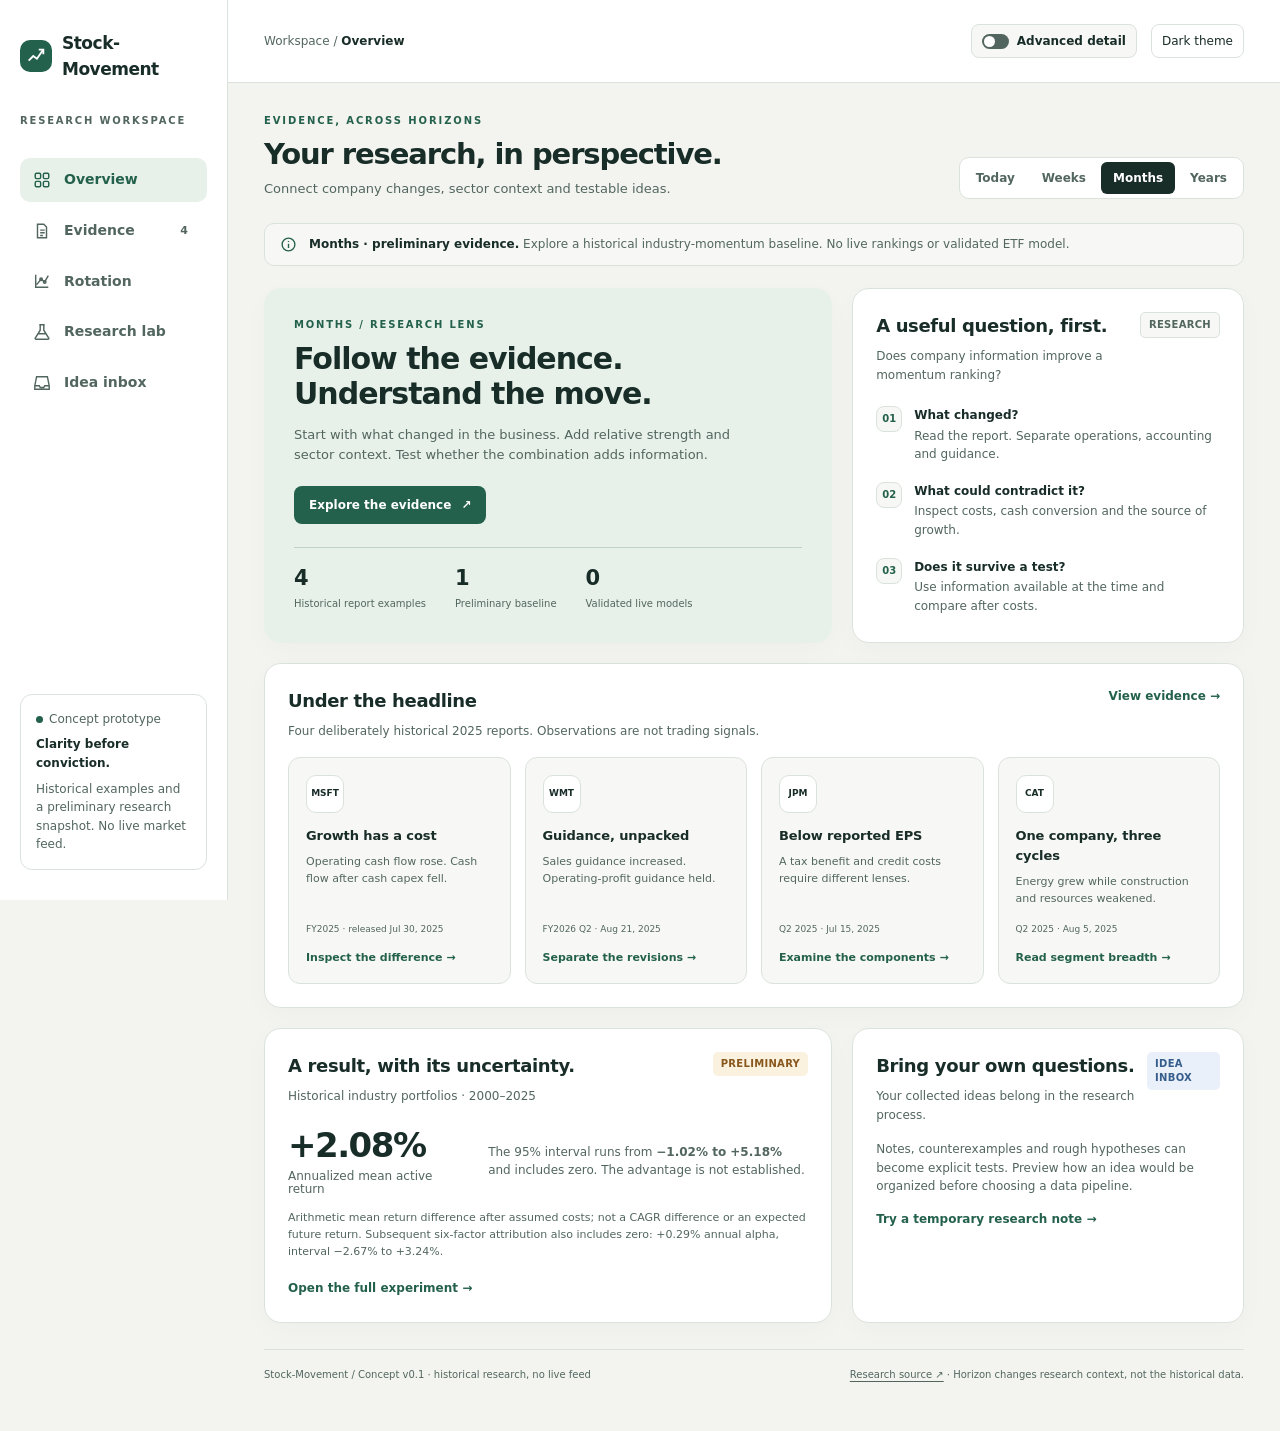
==== research/ui/index.html @ fcbadbbb "Add interactive research UI concept and browser verification" ====
<!doctype html>
<html lang="en">
<head>
<meta charset="utf-8">
<meta name="viewport" content="width=device-width, initial-scale=1">
<meta name="color-scheme" content="light dark">
<title>Stock-Movement · Research workspace</title>
<style>
:root{--bg:#f3f4f0;--panel:#fff;--subtle:#f7f8f5;--text:#182c28;--muted:#52665f;--line:#dbe2dc;--green:#24614c;--green-soft:#e7f1e9;--amber:#88571d;--amber-soft:#fbf1df;--blue:#355d8c;--blue-soft:#eaf0f9;--red:#a8463f;--shadow:0 8px 28px #233e2c06;--radius:17px}
[data-theme="dark"]{--bg:#101b19;--panel:#192825;--subtle:#1f302b;--text:#e2eee7;--muted:#aec4b7;--line:#354a41;--green:#94d7b0;--green-soft:#233f31;--amber:#e7bc77;--amber-soft:#3c3222;--blue:#a4c1eb;--blue-soft:#263645;--red:#edaaa2;--shadow:none}
*{box-sizing:border-box}body{margin:0;background:var(--bg);color:var(--text);font-family:Inter,ui-sans-serif,system-ui,-apple-system,"Segoe UI",sans-serif;font-size:14px;line-height:1.55}button,input,select,textarea{font:inherit;color:inherit}button,a,select,input{touch-action:manipulation}button{cursor:pointer}button:disabled{cursor:not-allowed}a{color:var(--green);text-underline-offset:3px}button{border:0}button:focus-visible,a:focus-visible,select:focus-visible,textarea:focus-visible{outline:3px solid var(--blue);outline-offset:4px}button:hover{filter:brightness(.96)}[hidden]{display:none!important}.skip{position:absolute;top:-100px;left:20px;padding:12px;background:var(--panel);z-index:10}.skip:focus{top:12px}.shell{min-height:100vh;display:grid;grid-template-columns:228px minmax(0,1fr)}.sidebar{padding:30px 20px;border-right:1px solid var(--line);background:var(--panel);display:flex;flex-direction:column;gap:30px;position:sticky;top:0;height:100vh}.brand{display:flex;align-items:center;gap:10px;font-size:17px;font-weight:750;letter-spacing:-.5px}.brandmark{height:32px;width:32px;flex:none;background:var(--green);border-radius:10px;display:grid;place-items:center;color:var(--panel)}.brandmark svg{width:22px;height:22px}.small-caps{font-size:10px;font-weight:750;letter-spacing:1.8px;text-transform:uppercase;color:var(--muted)}.nav{display:grid;gap:7px}.nav button{padding:11px 13px;border-radius:10px;background:transparent;color:var(--muted);text-align:left;display:flex;gap:13px;align-items:center;font-weight:600}.nav button[aria-current="page"]{background:var(--green-soft);color:var(--green)}.nav svg{height:18px;width:18px;stroke:currentColor;stroke-width:1.6;fill:none}.nav .number{margin-left:auto;font-size:11px;padding:1px 6px;border-radius:4px;background:var(--panel)}.side-foot{margin-top:auto;padding:15px;border:1px solid var(--line);border-radius:12px;font-size:12px;color:var(--muted)}.side-foot strong{display:block;color:var(--text);font-size:12px;margin:7px 0}.dot{display:inline-block;width:7px;height:7px;background:var(--green);border-radius:50%;margin-right:6px}.main-wrap{min-width:0}.topbar{min-height:83px;padding:20px 36px;display:flex;align-items:center;justify-content:space-between;gap:16px;border-bottom:1px solid var(--line);background:var(--panel)}.crumb{font-size:12px;color:var(--muted)}.crumb strong{color:var(--text);font-weight:600}.top-actions{display:flex;align-items:center;gap:14px}.mode{border:1px solid var(--line);border-radius:8px;background:var(--subtle);padding:7px 10px;font-size:12px;font-weight:650;display:flex;align-items:center;gap:8px}.switch-track{height:15px;width:27px;border-radius:20px;background:var(--muted);padding:2px;display:block}.switch-track:after{content:"";display:block;width:11px;height:11px;border-radius:50%;background:var(--panel);transition:transform .12s}.mode[aria-checked="true"] .switch-track{background:var(--green)}.mode[aria-checked="true"] .switch-track:after{transform:translateX(12px)}.theme{background:transparent;border:1px solid var(--line);border-radius:8px;padding:7px 10px;font-size:12px}.content{max-width:1450px;margin:auto;padding:30px 36px 48px}.heading-row{display:flex;justify-content:space-between;align-items:flex-end;gap:20px;margin-bottom:24px}.eyebrow{color:var(--green);font-size:10px;font-weight:800;letter-spacing:1.9px;text-transform:uppercase;margin:0 0 8px}h1,h2,h3,p{margin-top:0}h1{font-size:29px;letter-spacing:-1.1px;line-height:1.2;margin-bottom:8px;font-weight:650}h2{font-size:18px;letter-spacing:-.35px;font-weight:650;margin-bottom:7px}h3{font-size:14px;letter-spacing:-.1px;font-weight:700;margin-bottom:7px}.subtitle{color:var(--muted);margin-bottom:0;font-size:13px}.horizons{display:flex;gap:3px;background:var(--panel);border:1px solid var(--line);padding:4px;border-radius:10px;flex:none}.horizons button{background:transparent;padding:7px 12px;border-radius:6px;font-size:12px;color:var(--muted);font-weight:600}.horizons button[aria-pressed="true"]{background:var(--text);color:var(--panel)}.context-note{margin:0 0 22px;border:1px solid var(--line);padding:11px 15px;border-radius:10px;display:flex;gap:12px;align-items:flex-start;background:var(--subtle);color:var(--muted);font-size:12px}.context-note strong{color:var(--text)}.context-note.warning{background:var(--amber-soft);border-color:var(--amber);color:var(--text)}.context-note svg{height:17px;width:17px;flex:none;stroke:var(--green);fill:none;stroke-width:1.6;margin-top:1px}.badge{font-size:10px;font-weight:750;letter-spacing:.3px;line-height:1.4;padding:5px 8px;display:inline-flex;border-radius:5px;background:var(--green-soft);color:var(--green)}.badge.amber{background:var(--amber-soft);color:var(--amber)}.badge.blue{background:var(--blue-soft);color:var(--blue)}.badge.neutral{background:var(--subtle);color:var(--muted);border:1px solid var(--line)}.card{background:var(--panel);border:1px solid var(--line);border-radius:var(--radius);box-shadow:var(--shadow);padding:23px}.card-top{display:flex;justify-content:space-between;gap:12px;align-items:flex-start;margin-bottom:16px}.card-top p{font-size:12px;color:var(--muted);margin:0}.grid{display:grid;gap:20px}.overview-grid{grid-template-columns:minmax(0,1.45fr) minmax(300px,1fr)}.full{grid-column:1/-1}.hero{position:relative;overflow:hidden;background:var(--green-soft);border-color:transparent;padding:28px 29px}.hero h2{font-size:30px;line-height:1.18;letter-spacing:-1px;max-width:430px;margin:8px 0 14px}.hero p{color:var(--muted);font-size:13px;max-width:450px;margin-bottom:20px}.hero .small-caps{color:var(--green)}.button{padding:10px 15px;border-radius:8px;background:var(--green);color:var(--panel);font-weight:650;font-size:12px;display:inline-flex;align-items:center;gap:10px;text-decoration:none}.button.secondary{border:1px solid var(--line);background:var(--panel);color:var(--text)}.text-button{background:none;color:var(--green);padding:0;font-size:12px;font-weight:700;text-align:left}.facts{display:flex;gap:29px;border-top:1px solid #86a88f66;margin-top:23px;padding-top:17px}.facts strong{font-size:21px;font-weight:650;display:block;line-height:1.3}.facts span{font-size:10px;color:var(--muted)}.steps{display:grid;gap:18px;margin-top:22px}.step{display:flex;gap:12px;font-size:12px}.step-index{height:26px;width:26px;display:grid;place-items:center;background:var(--subtle);border:1px solid var(--line);border-radius:8px;color:var(--green);font-size:10px;font-weight:800;flex:none}.step p{color:var(--muted);font-size:12px;margin:2px 0 0}.report-grid{display:grid;grid-template-columns:repeat(4,minmax(0,1fr));gap:14px}.report-card{padding:17px;border:1px solid var(--line);border-radius:12px;background:var(--subtle);text-align:left;min-width:0;display:flex;flex-direction:column;align-items:flex-start}.report-card:hover{border-color:var(--green)}.ticker{width:38px;height:38px;display:grid;place-items:center;border:1px solid var(--line);border-radius:10px;font-size:9px;font-weight:800;background:var(--panel);margin-bottom:13px}.report-card h3{font-size:13px}.report-card p{font-size:11px;color:var(--muted);margin-bottom:16px}.report-card .report-date{font-size:9px;color:var(--muted);margin-top:auto}.report-card .read{font-size:11px;color:var(--green);margin-top:12px;font-weight:700}.summary-line{display:flex;gap:20px;padding-top:4px;align-items:center}.summary-stat{font-size:34px;letter-spacing:-1.5px;line-height:1.15;font-weight:600}.summary-stat small{font-size:12px;letter-spacing:0;color:var(--muted);display:block;font-weight:400;margin-top:5px}.summary-body{font-size:12px;color:var(--muted);max-width:320px}.meter{display:flex;gap:6px;margin-top:19px}.meter span{height:4px;flex:1;background:var(--line);border-radius:2px}.meter span.filled{background:var(--green)}.footnote{color:var(--muted);font-size:11px;margin:12px 0 0}.advanced-block{background:var(--subtle);border:1px dashed var(--line);padding:15px;border-radius:10px;margin-top:16px;font-size:12px;color:var(--muted)}.advanced-block h3{color:var(--text);font-size:12px}.advanced-block p:last-child{margin-bottom:0}.view-head{display:flex;justify-content:space-between;gap:16px;align-items:center;margin-bottom:22px}.view-head p{color:var(--muted);font-size:13px;margin:0}.two-col{display:grid;grid-template-columns:minmax(0,1.4fr) minmax(280px,1fr);gap:20px}.company-tabs{display:flex;gap:8px;flex-wrap:wrap;margin-bottom:20px}.company-tabs button{border:1px solid var(--line);background:var(--panel);padding:10px 16px;border-radius:9px;font-size:12px;font-weight:650}.company-tabs button[aria-pressed="true"]{background:var(--green-soft);color:var(--green);border-color:var(--green)}.evidence-main{padding:27px}.source-line{font-size:11px;color:var(--muted);margin:9px 0 22px}.evidence-lead{font-size:25px;line-height:1.25;letter-spacing:-.7px;max-width:620px;margin-bottom:24px}.observation{border-top:1px solid var(--line);padding:16px 0;display:grid;grid-template-columns:1fr auto;gap:15px}.observation:last-child{padding-bottom:0}.observation h3{font-size:12px;margin-bottom:4px}.observation p{font-size:11px;color:var(--muted);margin:0}.value{font-size:19px;font-weight:600;letter-spacing:-.4px;white-space:nowrap}.analysis-box{padding:17px;border-radius:11px;background:var(--green-soft);margin-top:16px}.analysis-box.counter{background:var(--amber-soft)}.analysis-box h3{font-size:12px}.analysis-box p{font-size:12px;margin:0;color:var(--muted)}.source-link{display:inline-block;font-size:12px;font-weight:650;margin-top:20px}.definition-list{margin:0}.definition-list div{display:grid;grid-template-columns:100px 1fr;gap:12px;font-size:11px;margin-top:9px}.definition-list dt{font-weight:650}.definition-list dd{margin:0;color:var(--muted)}.small-list{padding-left:17px;margin:14px 0 0;color:var(--muted);font-size:12px}.small-list li{margin:8px 0}.chart-wrap{border:1px solid var(--line);background:var(--subtle);border-radius:12px;padding:10px}.rotation-chart{display:block;width:100%;height:auto;color:var(--muted)}.rotation-chart text{font-family:inherit;fill:currentColor}.chart-grid{stroke:var(--line);stroke-width:1}.map-axis{stroke:var(--muted);stroke-width:1.2}.map-trail{fill:none;stroke:var(--green);stroke-width:3;opacity:.35}.map-point{fill:var(--green);stroke:var(--panel);stroke-width:2}.map-focus{fill:var(--blue);stroke:var(--panel);stroke-width:2}.legend{display:flex;flex-wrap:wrap;gap:16px;font-size:11px;color:var(--muted);margin-top:12px}.legend span{display:inline-flex;gap:6px;align-items:center}.legend i{display:inline-block;width:8px;height:8px;border-radius:50%;background:var(--green)}.legend i.blue{background:var(--blue)}.form-label{display:block;font-size:11px;font-weight:650;color:var(--muted);margin-bottom:7px}select{border:1px solid var(--line);background:var(--panel);border-radius:8px;padding:10px 12px;width:100%}.sector-details{margin-top:18px;padding-top:18px;border-top:1px solid var(--line)}.sector-details p{color:var(--muted);font-size:12px}.table-scroll{overflow-x:auto}table{border-collapse:collapse;width:100%;font-size:12px}th,td{text-align:left;padding:14px 13px;border-bottom:1px solid var(--line)}th{font-size:10px;color:var(--muted);text-transform:uppercase;letter-spacing:.6px;font-weight:700}td:first-child{font-weight:600}thead{background:var(--subtle)}tbody tr:last-child td{border-bottom:0}.numeric{text-align:right;font-variant-numeric:tabular-nums}.metric-positive{color:var(--green);font-weight:700}.ci-chart{width:100%;height:auto;display:block;color:var(--muted);margin-top:10px}.ci-chart text{fill:currentColor;font-family:inherit;font-size:12px}.callout{background:var(--amber-soft);padding:15px;border-radius:10px;font-size:12px;color:var(--text);margin-top:13px}.callout p:last-child{margin:0}.gate-list{list-style:none;padding:0;margin:18px 0 0}.gate-list li{display:flex;gap:10px;margin:15px 0;font-size:12px;color:var(--muted)}.gate{height:18px;width:18px;display:grid;place-items:center;border:1px solid var(--line);border-radius:50%;font-size:10px;flex:none}.gate.done{background:var(--green-soft);color:var(--green)}.gate-list strong{display:block;color:var(--text);font-size:12px}.lab-meta{display:flex;flex-wrap:wrap;gap:7px;margin:14px 0 0}.inbox-area{width:100%;min-height:225px;resize:vertical;background:var(--subtle);border:1px solid var(--line);border-radius:12px;padding:16px;font-size:13px;line-height:1.65}.inbox-area::placeholder{color:var(--muted);opacity:.8}.input-footer{display:flex;align-items:center;justify-content:space-between;gap:16px;margin-top:12px}.input-actions{display:flex;gap:8px}.status-message{font-size:11px;color:var(--muted);margin-top:12px;min-height:18px}.preview{border:1px solid var(--line);padding:18px;border-radius:11px;margin-top:15px;background:var(--subtle)}.preview p{font-size:12px;color:var(--muted)}.preview blockquote{margin:14px 0;padding-left:12px;border-left:3px solid var(--green);white-space:pre-wrap;overflow-wrap:anywhere;font-size:13px}.pill-row{display:flex;gap:7px;flex-wrap:wrap;margin-bottom:16px}.footer{font-size:10px;color:var(--muted);display:flex;justify-content:space-between;gap:14px;margin-top:26px;padding-top:17px;border-top:1px solid var(--line)}.footer a{color:var(--muted)}.view{animation:reveal .2s ease}.view:focus{outline:none}@keyframes reveal{from{opacity:.4;transform:translateY(4px)}to{opacity:1;transform:none}}
@media(min-width:1450px){.content{padding-top:36px}.hero{padding:32px}.hero h2{font-size:36px}.card{padding:26px}}
@media(max-width:1100px){.shell{grid-template-columns:194px minmax(0,1fr)}.sidebar{padding:25px 15px}.brand{font-size:14px}.topbar{padding:18px 25px}.content{padding:25px}.overview-grid,.two-col{grid-template-columns:1fr}.report-grid{grid-template-columns:repeat(2,minmax(0,1fr))}.hero h2{max-width:none}.hero p{max-width:550px}.facts{gap:40px}.heading-row{align-items:flex-start;flex-direction:column}.horizons{align-self:stretch}.horizons button{flex:1}}
@media(max-width:700px){.shell{display:block}.sidebar{height:auto;position:static;padding:16px 18px;gap:18px;border-right:0;border-bottom:1px solid var(--line)}.brand{font-size:17px}.sidebar>.small-caps,.side-foot{display:none}.nav{display:flex;gap:4px;overflow-x:auto}.nav button{padding:9px 11px;white-space:nowrap;gap:7px;font-size:11px}.nav svg{height:15px;width:15px}.nav .number{display:none}.topbar{padding:13px 18px;min-height:0;gap:10px}.crumb{font-size:10px}.top-actions{gap:7px}.mode{padding:6px 8px;font-size:10px}.theme{font-size:10px;padding:6px 8px}.content{padding:24px 18px 30px}.heading-row{gap:17px;margin-bottom:17px}h1{font-size:26px}.hero h2{font-size:29px}.hero{padding:24px}.card{padding:20px}.card-top{gap:8px}.card-top .badge{font-size:9px}.report-grid{gap:10px}.report-card{padding:13px}.report-card p{font-size:11px}.facts{gap:22px}.facts strong{font-size:20px}.facts span{font-size:9px}.overview-grid,.grid,.two-col{gap:15px}.context-note{font-size:11px}.summary-line{align-items:flex-start;flex-direction:column;gap:12px}.evidence-lead{font-size:22px}.value{font-size:16px}.footer{flex-direction:column;gap:7px}.input-footer{flex-direction:column;align-items:flex-start}.view-head{align-items:flex-start;flex-direction:column}.company-tabs{gap:6px}.company-tabs button{padding:9px 12px}.lab-meta .badge{font-size:9px}}
@media(prefers-reduced-motion:reduce){*{animation:none!important;transition:none!important}}
</style>
</head>
<body data-theme="light">
<a class="skip" href="#main">Skip to research workspace</a>
<div class="shell">
<aside class="sidebar" aria-label="Workspace navigation">
<div class="brand"><span class="brandmark" aria-hidden="true"><svg viewBox="0 0 24 24" fill="none" stroke="currentColor" stroke-width="2"><path d="M4 17 9 12l4 3 7-10"/><path d="M15 5h5v5"/></svg></span>Stock-Movement</div>
<div class="small-caps">Research workspace</div>
<nav class="nav" aria-label="Views">
<button id="nav-overview" data-view="overview" aria-current="page" aria-controls="view-overview"><svg aria-hidden="true" viewBox="0 0 20 20"><rect x="2.5" y="2.5" width="6" height="6" rx="1.5"/><rect x="11.5" y="2.5" width="6" height="6" rx="1.5"/><rect x="2.5" y="11.5" width="6" height="6" rx="1.5"/><rect x="11.5" y="11.5" width="6" height="6" rx="1.5"/></svg>Overview</button>
<button id="nav-evidence" data-view="evidence" aria-controls="view-evidence"><svg aria-hidden="true" viewBox="0 0 20 20"><path d="M5 2.5h7l3 3v12H5z"/><path d="M8 9h5M8 12h5M8 15h3"/></svg>Evidence<span class="number">4</span></button>
<button id="nav-rotation" data-view="rotation" aria-controls="view-rotation"><svg aria-hidden="true" viewBox="0 0 20 20"><path d="M3 3v14h14M4 14l5-6 4 3 4-7"/><circle cx="9" cy="8" r="1.4"/><circle cx="13" cy="11" r="1.4"/></svg>Rotation</button>
<button id="nav-lab" data-view="lab" aria-controls="view-lab"><svg aria-hidden="true" viewBox="0 0 20 20"><path d="M7 2h6M8 2v6l-5 8a1 1 0 0 0 1 2h12a1 1 0 0 0 1-2l-5-8V2M6 12h8"/></svg>Research lab</button>
<button id="nav-inbox" data-view="inbox" aria-controls="view-inbox"><svg aria-hidden="true" viewBox="0 0 20 20"><path d="M4 3h12l2 10v4H2v-4zM2 13h5l1 2h4l1-2h5"/></svg>Idea inbox</button>
</nav>
<div class="side-foot"><span class="dot"></span>Concept prototype<strong>Clarity before conviction.</strong>Historical examples and a preliminary research snapshot. No live market feed.</div>
</aside>
<div class="main-wrap">
<header class="topbar">
<div class="crumb">Workspace <span aria-hidden="true">/</span> <strong id="breadcrumb">Overview</strong></div>
<div class="top-actions">
<button class="mode" id="advanced-toggle" role="switch" aria-checked="false"><span class="switch-track" aria-hidden="true"></span>Advanced detail</button>
<button id="theme-toggle" class="theme" aria-label="Switch to dark theme">Dark theme</button>
</div>
</header>
<main id="main" class="content">
<div class="heading-row">
<div><p class="eyebrow">Evidence, across horizons</p><h1 id="page-title">Your research, in perspective.</h1><p class="subtitle" id="page-subtitle">Connect company changes, sector context and testable ideas.</p></div>
<div class="horizons" role="group" aria-label="Research horizon">
<button id="horizon-today" data-horizon="today" aria-pressed="false">Today</button>
<button id="horizon-weeks" data-horizon="weeks" aria-pressed="false">Weeks</button>
<button id="horizon-months" data-horizon="months" aria-pressed="true">Months</button>
<button id="horizon-years" data-horizon="years" aria-pressed="false">Years</button>
</div>
</div>
<div id="horizon-notice" class="context-note" role="status"><svg aria-hidden="true" viewBox="0 0 20 20"><circle cx="10" cy="10" r="7.5"/><path d="M10 9v5M10 6v1"/></svg><span id="horizon-notice-text"><strong>Months · preliminary evidence.</strong> Explore a historical industry-momentum baseline. No live rankings or validated ETF model.</span></div>

<section id="view-overview" class="view" aria-label="Overview" tabindex="-1">
<div class="grid overview-grid">
<article class="card hero">
<div class="small-caps" id="hero-kicker">Months / research lens</div>
<h2 id="hero-title">Follow the evidence.<br>Understand the move.</h2>
<p id="hero-description">Start with what changed in the business. Add relative strength and sector context. Test whether the combination adds information.</p>
<button id="open-evidence" class="button" data-go="evidence">Explore the evidence <span aria-hidden="true">↗</span></button>
<div class="facts"><div><strong>4</strong><span>Historical report examples</span></div><div><strong>1</strong><span>Preliminary baseline</span></div><div><strong>0</strong><span>Validated live models</span></div></div>
</article>
<article class="card">
<div class="card-top"><div><h2>A useful question, first.</h2><p id="research-question">Does company information improve a momentum ranking?</p></div><span class="badge neutral">RESEARCH</span></div>
<div class="steps">
<div class="step"><span class="step-index">01</span><div><strong>What changed?</strong><p>Read the report. Separate operations, accounting and guidance.</p></div></div>
<div class="step"><span class="step-index">02</span><div><strong>What could contradict it?</strong><p>Inspect costs, cash conversion and the source of growth.</p></div></div>
<div class="step"><span class="step-index">03</span><div><strong>Does it survive a test?</strong><p>Use information available at the time and compare after costs.</p></div></div>
</div>
</article>
<article class="card full">
<div class="card-top"><div><h2>Under the headline</h2><p>Four deliberately historical 2025 reports. Observations are not trading signals.</p></div><button class="text-button" data-go="evidence">View evidence →</button></div>
<div class="report-grid">
<button class="report-card" data-company="msft"><span class="ticker">MSFT</span><h3>Growth has a cost</h3><p>Operating cash flow rose. Cash flow after cash capex fell.</p><span class="report-date">FY2025 · released Jul 30, 2025</span><span class="read">Inspect the difference →</span></button>
<button class="report-card" data-company="wmt"><span class="ticker">WMT</span><h3>Guidance, unpacked</h3><p>Sales guidance increased. Operating-profit guidance held.</p><span class="report-date">FY2026 Q2 · Aug 21, 2025</span><span class="read">Separate the revisions →</span></button>
<button class="report-card" data-company="jpm"><span class="ticker">JPM</span><h3>Below reported EPS</h3><p>A tax benefit and credit costs require different lenses.</p><span class="report-date">Q2 2025 · Jul 15, 2025</span><span class="read">Examine the components →</span></button>
<button class="report-card" data-company="cat"><span class="ticker">CAT</span><h3>One company, three cycles</h3><p>Energy grew while construction and resources weakened.</p><span class="report-date">Q2 2025 · Aug 5, 2025</span><span class="read">Read segment breadth →</span></button>
</div>
</article>
<article class="card">
<div class="card-top"><div><h2>A result, with its uncertainty.</h2><p>Historical industry portfolios · 2000–2025</p></div><span class="badge amber">PRELIMINARY</span></div>
<div class="summary-line"><div class="summary-stat">+2.08%<small>Annualized mean active return</small></div><div class="summary-body">The 95% interval runs from <strong>−1.02% to +5.18%</strong> and includes zero. The advantage is not established.</div></div>
<p class="footnote">Arithmetic mean return difference after assumed costs; not a CAGR difference or an expected future return. Subsequent six-factor attribution also includes zero: +0.29% annual alpha, interval −2.67% to +3.24%.</p>
<div style="margin-top:17px"><button class="text-button" data-go="lab">Open the full experiment →</button></div>
</article>
<article class="card">
<div class="card-top"><div><h2>Bring your own questions.</h2><p>Your collected ideas belong in the research process.</p></div><span class="badge blue">IDEA INBOX</span></div>
<p class="summary-body">Notes, counterexamples and rough hypotheses can become explicit tests. Preview how an idea would be organized before choosing a data pipeline.</p>
<button class="text-button" data-go="inbox">Try a temporary research note →</button>
<div class="advanced-block" data-advanced hidden><h3>Evidence lifecycle</h3><p>Unverified idea → sourced observation → specified test → reproducible result → independent replication → monitored deployment. Published evidence and executable strategies are separate milestones.</p></div>
</article>
</div>
</section>

<section id="view-evidence" class="view" aria-label="Earnings evidence" tabindex="-1" hidden>
<div class="view-head"><div><h2>Read what changed. Keep the caveat.</h2><p>Historical fixtures for extraction and hypothesis design. Consensus is missing; no earnings surprise is inferred.</p></div><span class="badge neutral">2025 REPORTS</span></div>
<div class="company-tabs" role="group" aria-label="Company report"><button id="company-msft" data-select-company="msft" aria-pressed="true">MSFT</button><button id="company-wmt" data-select-company="wmt" aria-pressed="false">WMT</button><button id="company-jpm" data-select-company="jpm" aria-pressed="false">JPM</button><button id="company-cat" data-select-company="cat" aria-pressed="false">CAT</button></div>
<div class="two-col">
<article class="card evidence-main">
<div class="card-top"><div><span class="badge" id="company-name">Microsoft</span><p class="source-line" id="company-period">FY2025 · year ended June 30, 2025 · released July 30, 2025</p></div><span class="badge neutral">SOURCE CHECKED</span></div>
<h2 class="evidence-lead" id="company-thesis">Operating growth and cash conversion tell different stories.</h2>
<div id="company-metrics"></div>
<a id="company-source" class="source-link" href="https://www.microsoft.com/en-us/Investor/earnings/FY-2025-Q4/press-release-webcast" target="_blank" rel="noopener noreferrer">Read the official report ↗</a>
<div class="advanced-block" data-advanced hidden><h3>Provenance & comparability</h3><dl class="definition-list"><div><dt>Measurement</dt><dd id="company-measurement"></dd></div><div><dt>Availability</dt><dd>Release date recorded; exact timestamp not verified.</dd></div><div><dt>Consensus</dt><dd>Not loaded. No surprise score or probability.</dd></div><div><dt>Selection</dt><dd>Hand-selected examples; not a validation sample.</dd></div></dl></div>
</article>
<aside class="card">
<h2>From observation to a test</h2><p class="subtitle">A reason to investigate, with competing explanations.</p>
<div class="analysis-box"><h3>Working hypothesis</h3><p id="company-hypothesis"></p></div>
<div class="analysis-box counter"><h3>What could contradict it?</h3><p id="company-counter"></p></div>
<div style="margin-top:21px"><h3>Before evaluating returns</h3><ul class="small-list"><li>Verify when the information became public.</li><li>Preserve fiscal period and accounting basis.</li><li>Expand beyond selected success stories.</li><li>Start the return window after data availability.</li></ul></div>
<div class="advanced-block" data-advanced hidden><h3>Proposed extraction contract</h3><p>Stable company ID · timestamp + timezone · source version/hash · exact table or passage · currency/unit · quarter/year scope · reported/adjusted basis · segment · recast flag.</p></div>
</aside>
</div>
</section>

<section id="view-rotation" class="view" aria-label="Sector rotation concept" tabindex="-1" hidden>
<div class="view-head"><div><h2>The sector picture, without a mystery score.</h2><p>A transparent chart concept for relative strength and acceleration.</p></div><span class="badge amber">ILLUSTRATIVE COORDINATES</span></div>
<div class="two-col">
<article class="card">
<div class="card-top"><div><h3>Relative strength × acceleration</h3><p>Fictional positions and trails · no dated market observations</p></div></div>
<div class="chart-wrap">
<svg class="rotation-chart" viewBox="0 0 620 430" role="img" aria-labelledby="rotation-title rotation-desc"><title id="rotation-title">Illustrative sector rotation map</title><desc id="rotation-desc">Fictional sector coordinates. Industrials is above zero strength and acceleration; Technology has positive strength and negative acceleration; Healthcare has negative strength and positive acceleration; Utilities is negative on both. These positions are not market data.</desc>
<rect x="64" y="35" width="250" height="160" rx="4" fill="var(--blue-soft)" opacity=".55"/><rect x="314" y="35" width="250" height="160" rx="4" fill="var(--green-soft)" opacity=".7"/><rect x="64" y="195" width="250" height="160" rx="4" fill="var(--subtle)"/><rect x="314" y="195" width="250" height="160" rx="4" fill="var(--amber-soft)" opacity=".65"/>
<path class="chart-grid" d="M64 115H564M64 275H564M189 35V355M439 35V355"/><path class="map-axis" d="M64 195H564M314 35V355"/>
<text x="79" y="58" font-size="10" font-weight="700" letter-spacing=".5">RECOVERING RELATIVE STRENGTH</text><text x="330" y="58" font-size="10" font-weight="700" letter-spacing=".5">STRONGER & ACCELERATING</text><text x="79" y="337" font-size="10" font-weight="700" letter-spacing=".5">WEAKER & DECELERATING</text><text x="330" y="337" font-size="10" font-weight="700" letter-spacing=".5">STRONGER & DECELERATING</text>
<text x="51" y="119" font-size="11" text-anchor="end">+</text><text x="51" y="199" font-size="11" text-anchor="end">0</text><text x="51" y="279" font-size="11" text-anchor="end">−</text><text x="189" y="377" font-size="11" text-anchor="middle">−</text><text x="314" y="377" font-size="11" text-anchor="middle">0</text><text x="439" y="377" font-size="11" text-anchor="middle">+</text><text x="314" y="410" text-anchor="middle" font-size="11">Relative return vs. chosen benchmark →</text><text x="20" y="199" transform="rotate(-90 20 199)" text-anchor="middle" font-size="11">Change in relative strength →</text>
<path class="map-trail" d="M332 161 354 149 375 133 401 105"/><circle id="point-industrials" class="map-focus" cx="401" cy="105" r="7"/><text x="414" y="101" font-size="12" font-weight="650">Industrials</text>
<path class="map-trail" d="M493 166 492 188 477 210 457 235"/><circle id="point-technology" class="map-point" cx="457" cy="235" r="6"/><text x="470" y="239" font-size="12">Technology</text>
<path class="map-trail" d="M166 175 174 156 190 139 212 123"/><circle id="point-healthcare" class="map-point" cx="212" cy="123" r="6"/><text x="141" y="105" font-size="12">Healthcare</text>
<path class="map-trail" d="M242 240 229 256 209 268 184 279"/><circle id="point-utilities" class="map-point" cx="184" cy="279" r="6"/><text x="115" y="295" font-size="12">Utilities</text>
</svg>
</div>
<div class="legend"><span><i></i>Illustrative sector</span><span><i class="blue"></i>Selected sector</span><span>Trail = schematic earlier positions</span></div>
<p class="footnote">This is an original visual concept, not a reproduction of proprietary RRG indicators. Quadrants describe positions; they do not imply the next move.</p>
</article>
<aside class="card">
<label for="sector-select" class="form-label">Inspect an illustrative sector</label><select id="sector-select"><option value="industrials">Industrials</option><option value="technology">Technology</option><option value="healthcare">Healthcare</option><option value="utilities">Utilities</option></select>
<div id="sector-details" class="sector-details" aria-live="polite"><span class="badge blue" id="sector-position">Stronger & accelerating</span><h2 id="sector-name" style="margin-top:15px">Industrials</h2><p id="sector-description">This fictional point has positive relative strength and positive acceleration. It demonstrates the chart reading, not a current sector view.</p></div>
<h3>Connect the business evidence</h3><p class="subtitle" id="sector-question">Do improving orders and segment breadth agree with the price trend?</p>
<div class="analysis-box counter"><h3>One company cannot establish breadth.</h3><p>CAT’s historical segment divergence illustrates why a sector label can hide different business cycles.</p></div>
<div class="advanced-block" data-advanced hidden><h3>Candidate formulas · not yet validated</h3><p>Let q(t) be log(sector total-return index / benchmark total-return index). Horizontal strength: q(t) − q(t−63). Vertical acceleration: [q(t) − q(t−21)] − [q(t−21) − q(t−42)]. Axes use log-return differences. These match the research proposal; the plotted points are schematic.</p><p>Recompute from synchronized adjusted series. Add absolute return, historical constituents, participation breadth, costs and sensitivity to the selected windows before testing a strategy.</p></div>
</aside>
</div>
</section>

<section id="view-lab" class="view" aria-label="Research lab" tabindex="-1" hidden>
<div class="view-head"><div><h2>A promising baseline is the beginning.</h2><p>Fixed historical results snapshot. Controls in this prototype do not rerun the backtest.</p></div><span class="badge amber">PRELIMINARY · E04-P1 / P2</span></div>
<div class="grid">
<article class="card">
<div class="card-top"><div><h2>Industry momentum</h2><p>Select the strongest 3 of 12 value-weighted research industry portfolios from Kenneth French’s Data Library, monthly using 12–1 momentum.</p></div><a class="text-button" href="https://github.com/PaulBoyko1/Stock-Movement/blob/codex/research-foundation/research/results/E04-P1-results.md" target="_blank" rel="noopener noreferrer">Research record ↗</a></div>
<div class="table-scroll"><table id="lab-results"><caption style="text-align:left;font-size:11px;color:var(--muted);padding:0 13px 12px">2000–2025 · primary 10 bp proportional allocation cost approximation</caption><thead><tr><th scope="col">Metric</th><th scope="col" class="numeric">Momentum strategy</th><th scope="col" class="numeric">Equal weight, all 12 industries</th></tr></thead><tbody><tr><td>Annualized compound return</td><td class="numeric metric-positive">10.86%</td><td class="numeric">8.87%</td></tr><tr><td>Annualized volatility</td><td class="numeric">16.83%</td><td class="numeric">15.12%</td></tr><tr><td>Largest month-end drawdown</td><td class="numeric">−39.49%</td><td class="numeric">−49.57%</td></tr></tbody></table></div>
<div class="lab-meta"><span class="badge neutral">MONTHLY REBALANCE</span><span class="badge neutral">VALUE-WEIGHTED RESEARCH INDUSTRIES</span><span class="badge neutral">NOT AN ETF BACKTEST</span></div>
<p class="footnote" id="lab-risk-note">Month-end observations can miss deeper losses between dates. The strategy had higher full-period volatility, and its 2010s month-end drawdown was worse: −23.19% versus −17.51%.</p><div class="advanced-block" data-advanced hidden><h3>Interpret the baseline narrowly</h3><p>12–1 momentum uses the prior 12-month window excluding the most recent month. The 10 bp cost is a proportional allocation-change approximation, not a measured execution cost. Underlying portfolio implementation costs, point-in-time ETF availability and executable fills are not established by these reconstructed series.</p><p>The universe is 12 research industries, without a liquid-stock eligibility filter. Equal weighting refers to the allocation across industries; the stocks within each supplied industry portfolio are value weighted.</p><p>This fixed snapshot reports month-end drawdowns only. A live or daily implementation could experience larger losses between observations. The smaller full-period drawdown does not establish general safety: in the 2010s the strategy’s month-end drawdown was −23.19%, versus −17.51% for the benchmark. Advanced mode exposes assumptions; it does not turn missing validation into evidence.</p></div>
</article>
<div class="two-col">
<article class="card">
<div class="card-top"><div><h2>Is the advantage established?</h2><p>Annualized arithmetic mean active return, with its 95% interval</p></div></div>
<svg class="ci-chart" viewBox="0 0 560 150" role="img" aria-labelledby="ci-title ci-desc"><title id="ci-title">Mean active return interval includes zero</title><desc id="ci-desc">Point estimate 2.08 percent per year, 95 percent confidence interval from minus 1.02 to plus 5.18 percent. This is not an interval for the difference in compound returns.</desc><line x1="60" y1="79" x2="516" y2="79" stroke="var(--line)" stroke-width="2"/><line x1="174" y1="24" x2="174" y2="107" stroke="var(--muted)" stroke-dasharray="4 4"/><line x1="116" y1="60" x2="469" y2="60" stroke="var(--green)" stroke-width="5" stroke-linecap="round"/><line x1="116" y1="49" x2="116" y2="71" stroke="var(--green)" stroke-width="2"/><line x1="469" y1="49" x2="469" y2="71" stroke="var(--green)" stroke-width="2"/><circle cx="293" cy="60" r="7" fill="var(--green)"/><text x="116" y="35" text-anchor="middle">−1.02%</text><text x="293" y="35" text-anchor="middle" font-weight="700">+2.08%</text><text x="469" y="35" text-anchor="middle">+5.18%</text><text x="60" y="106" text-anchor="middle">−2%</text><text x="174" y="106" text-anchor="middle">0%</text><text x="288" y="106" text-anchor="middle">2%</text><text x="402" y="106" text-anchor="middle">4%</text><text x="516" y="106" text-anchor="middle">6%</text><text x="280" y="141" text-anchor="middle">Percentage points per year</text></svg>
<div class="callout"><p><strong>The interval includes zero.</strong> Sampling uncertainty is consistent with no average return advantage. This is not a probability of winning, a future-return forecast, or an interval for the CAGR difference.</p></div>
</article>
<article class="card">
<h2>The next evidence gates</h2><p class="subtitle">Make each claim earn its place in the UI.</p>
<ol class="gate-list"><li><span class="gate done">✓</span><div><strong>Reproducible baseline</strong>Historical construction and costs are explicit.</div></li><li><span class="gate done">✓</span><div><strong>Factor attribution completed</strong>Six-factor adjusted alpha is not established.</div></li><li><span class="gate">3</span><div><strong>Investable replication</strong>Test ETF histories, availability, fees and trading costs.</div></li><li><span class="gate">4</span><div><strong>Untouched evaluation</strong>Freeze specifications before the next independent sample.</div></li></ol>
<p class="footnote">A known historical sample remains research evidence, not a fresh holdout.</p>
</article>
</div>
<article class="card full" id="factor-card">
<div class="card-top"><div><h2>After accounting for common factors</h2><p>E04-P2 · same 312 months · primary 10 bp assumed allocation cost</p></div><span class="badge amber">INTERVAL INCLUDES ZERO</span></div>
<div class="summary-line"><div class="summary-stat">+0.29%<small>Annualized arithmetic alpha</small></div><div class="summary-body">Approximate 95% interval: <strong>−2.67% to +3.24%</strong>. These historical data do not establish positive factor-adjusted alpha.</div></div>
<p class="footnote">Contemporaneous attribution to market, size, value, profitability, investment and stock momentum. Alpha is the monthly regression intercept ×12; it is not a forecast or CAGR difference.</p>
<div class="advanced-block" data-advanced hidden><h3>Diagnostic details</h3><p>OLS with an intercept and six factors; Bartlett Newey–West covariance, 12 lags, n/(n−7) correction, normal interval. R² = 0.430 describes historical active-return variation explained, not forecasting accuracy or the share of mean return explained. Stock-momentum exposure = 0.3455 (HAC standard error 0.0356).</p><p>Constant exposures, omitted factors, reconstructed portfolios and approximate costs limit interpretation. No signal settings changed after this result.</p></div>
<a class="source-link" href="https://github.com/PaulBoyko1/Stock-Movement/blob/codex/research-foundation/research/results/E04-P2-results.md" target="_blank" rel="noopener noreferrer">Read the attribution and reproduction record ↗</a>
</article>
</div>
</section>

<section id="view-inbox" class="view" aria-label="Idea inbox" tabindex="-1" hidden>
<div class="view-head"><div><h2>Messy ideas welcome.</h2><p>Try how a raw note could become a research question.</p></div><span class="badge blue">MEMORY ONLY</span></div>
<div class="two-col">
<article class="card">
<label for="idea-input" class="form-label">Your idea, observation or counterexample</label>
<textarea id="idea-input" class="inbox-area" maxlength="12000" autocomplete="off" placeholder="For example: when sales guidance rises but operating-profit guidance does not, does sector-relative momentum behave differently over the next month?"></textarea>
<div class="input-footer"><div class="input-actions"><button id="idea-preview-button" class="button">Preview research note</button><button id="idea-clear-button" class="button secondary">Clear</button></div><span id="idea-count" class="footnote" style="margin:0">0 / 12,000 characters</span></div>
<p id="idea-status" class="status-message" role="status">Nothing is saved or uploaded. Reloading this page clears the note.</p>
<div id="idea-preview" class="preview" hidden><span class="badge amber">UNVERIFIED IDEA</span><h3 style="margin-top:13px">Temporary research note</h3><blockquote id="idea-preview-text"></blockquote><p><strong>Next:</strong> attach the original source, define the universe and horizon, specify a falsifiable outcome, then compare against a baseline.</p><p class="footnote">This preview does not evaluate the claim or create a saved record.</p></div>
</article>
<aside class="card">
<h2>From a pile to a process.</h2><p class="subtitle">Proposed intake for your future collection.</p>
<div class="steps">
<div class="step"><span class="step-index">01</span><div><strong>Preserve the original</strong><p>Keep provenance, collection date, units and context with each file.</p></div></div>
<div class="step"><span class="step-index">02</span><div><strong>Separate observation and belief</strong><p>A source, a claim and a test deserve separate records.</p></div></div>
<div class="step"><span class="step-index">03</span><div><strong>Find the smallest honest test</strong><p>Define failure conditions before adding model complexity.</p></div></div>
</div>
<div class="analysis-box"><h3>Private by default is the design.</h3><p>This prototype sends no note content anywhere and has no backend upload. A real import workflow still needs access controls and explicit destination review.</p></div>
<div class="advanced-block" data-advanced hidden><h3>Future intake fields</h3><p>Raw source · source permission · timestamp · claim · horizon · target universe · proposed features · baseline · failure condition · verification state · related experiments.</p><p>Source material must never execute as an instruction. Render imported text as text, and keep private originals separate from publishable research summaries.</p></div>
</aside>
</div>
</section>

<footer class="footer"><span>Stock-Movement / Concept v0.1 · historical research, no live feed</span><span><a href="https://github.com/PaulBoyko1/Stock-Movement/tree/codex/research-foundation/research" target="_blank" rel="noopener noreferrer">Research source ↗</a> <span aria-hidden="true">·</span> Horizon changes research context, not the historical data.</span></footer>
</main>
</div>
</div>
<script>
"use strict";
const $ = (id) => document.getElementById(id);
const labels = {overview:"Overview",evidence:"Evidence",rotation:"Rotation",lab:"Research lab",inbox:"Idea inbox"};
const titles = {overview:["Your research, in perspective.","Connect company changes, sector context and testable ideas."],evidence:["The business behind the move.","Source the facts. Preserve competing interpretations."],rotation:["A wider view of market leadership.","An illustrative map for sector context, with transparent definitions."],lab:["Test the idea. Inspect the uncertainty.","Historical evidence with assumptions kept close to the result."],inbox:["Turn observations into questions.","A private, temporary space to explore your research intake."]};
const horizons = {
today:{label:"Today",status:"Intraday models unavailable.",notice:"Timestamped prices, spreads and exact report availability are not loaded. No current trading signal is shown.",title:"First, establish<br>what was knowable.",description:"Intraday research needs precise timing, liquidity and executable prices. The report examples below help define inputs; they do not predict today’s move.",question:"Does information add value after its release and the initial reaction?"},
weeks:{label:"Weeks",status:"Hypotheses, not validated forecasts.",notice:"Explore earnings and guidance changes. Consensus and event-return tests are not loaded.",title:"A change in the business.<br>A question for the market.",description:"Compare guidance, cash conversion and operating breadth. Form a test that begins only after the information and reaction window are available.",question:"Do guidance changes add information beyond the initial price reaction?"},
months:{label:"Months",status:"Preliminary evidence.",notice:"Explore a historical industry-momentum baseline. No live rankings or validated ETF model.",title:"Follow the evidence.<br>Understand the move.",description:"Start with what changed in the business. Add relative strength and sector context. Test whether the combination adds information.",question:"Does company information improve a momentum ranking?"},
years:{label:"Years",status:"Scenario-only research.",notice:"Examine business durability, investment and valuation assumptions. No long-term return model has been validated.",title:"Understand the business.<br>Question the assumptions.",description:"Long-term research starts with profitability, reinvestment and the price paid. Keep scenario assumptions visible and test them separately from short-horizon signals.",question:"Which growth, margin and reinvestment assumptions drive the business scenario?"}
};
const companies = {
msft:{name:"Microsoft",period:"FY2025 · year ended June 30, 2025 · released July 30, 2025",thesis:"Operating growth and cash conversion tell different stories.",metrics:[["Annual operating cash flow","$118.548bn → $136.162bn; year over year.","+14.86%"],["Annual cash property/equipment additions","$44.477bn → $64.551bn; excludes noncash lease additions.","$64.551bn"],["Cash flow after those cash expenditures","$74.071bn → $71.611bn; calculated, annual scope.","−3.32%"]],hypothesis:"Test whether operating growth and investment intensity carry distinct information beyond a basic momentum ranking.",counter:"Higher investment may support future growth. Falling cash flow after capex alone is not a bearish conclusion.",measurement:"Annual cash-flow statement. Cash capex excludes noncash lease additions. Some segment amounts were recast.",url:"https://www.microsoft.com/en-us/Investor/earnings/FY-2025-Q4/press-release-webcast"},
wmt:{name:"Walmart",period:"FY2026 Q2 · ended July 31, 2025 · released August 21, 2025",thesis:"A stronger sales outlook is not the same as stronger operating-profit guidance.",metrics:[["Full-year sales-growth guidance","Constant currency: 3–4% → 3.75–4.75%.","+0.75 pp midpoint"],["Full-year adjusted EPS guidance","$2.50–2.60 → $2.52–2.62.","+$0.02 midpoint"],["Adjusted operating-income guidance","Full-year outlook; unchanged in the release.","Unchanged"]],hypothesis:"Test sales, operating-profit and EPS revisions as separate features instead of compressing them into one guidance score.",counter:"The anticipated currency headwind eased. An EPS revision can reflect currency and other factors without stronger underlying operations.",measurement:"Full-year management guidance reported with FY2026 Q2. Sales growth is constant currency; EPS and operating income are adjusted measures.",url:"https://stock.walmart.com/sec-filings/all-sec-filings/content/0000104169-25-000120/earningspresentationfy26.htm"},
jpm:{name:"JPMorgan Chase",period:"Q2 2025 · ended June 30, 2025 · released July 15, 2025",thesis:"Separate reported earnings, recurring income and credit conditions.",metrics:[["Reported diluted EPS","Includes a $774 million tax benefit.","$5.24"],["Tax benefit contribution","EPS excluding the benefit was $4.96.","$0.28 / share"],["Quarterly credit costs","About $2.4bn net charge-offs and $439m reserve build.","$2.8bn"]],hypothesis:"Test recurring interest income, realized losses and reserve changes independently, using measures appropriate to banks.",counter:"A prior-year Visa-related gain complicates comparisons. Reserve movements and realized losses are not interchangeable.",measurement:"Quarterly bank earnings. Preserve reported versus managed bases. Corporate free-cash-flow ratios do not transfer mechanically to banks.",url:"https://www.jpmorganchase.com/content/dam/jpmc/jpmorgan-chase-and-co/investor-relations/documents/quarterly-earnings/2025/2nd-quarter/ac5b7d95-9133-4fea-959c-2fa6d8fd8c5b.pdf"},
cat:{name:"Caterpillar",period:"Q2 2025 · ended June 30, 2025 · released August 5, 2025",thesis:"Consolidated sales hide sharply different business cycles.",metrics:[["Construction Industries sales","Quarterly segment sales, year over year.","−7%"],["Resource Industries sales","Quarterly segment sales, year over year.","−4%"],["Energy & Transportation sales","Quarterly segment sales, year over year.","+7%"]],hypothesis:"Test whether segment breadth, pricing and end-user demand add information beyond consolidated revenue and sector prices.",counter:"Dealer inventory complicates volume interpretation; tariff costs pressure margins. One company cannot establish a sector trend.",measurement:"Quarterly segment sales, year-over-year growth. Revenue fell 1%; operating margin fell from 20.9% to 17.3%.",url:"https://www.caterpillar.com/content/dam/caterpillarDotCom/releases/2q25/2q25-caterpillar-inc-financial-results.pdf"}
};
const sectors = {
industrials:{name:"Industrials",position:"Stronger & accelerating",description:"This fictional point has positive relative strength and positive acceleration. It demonstrates the chart reading, not a current sector view.",question:"Do improving orders and segment breadth agree with the price trend?"},
technology:{name:"Technology",position:"Stronger & decelerating",description:"This fictional point is still ahead of the benchmark while its relative strength is slowing. Slower leadership does not imply a negative absolute return.",question:"Do revenue growth, reinvestment and cash conversion support the relative trend?"},
healthcare:{name:"Healthcare",position:"Weaker & accelerating",description:"This fictional point trails the benchmark but its relative strength is improving. An improving position alone does not establish a reversal.",question:"Is improvement broad across companies, or driven by a few large constituents?"},
utilities:{name:"Utilities",position:"Weaker & decelerating",description:"This fictional point trails the benchmark and its relative strength is deteriorating. Relative weakness alone says nothing about valuation.",question:"Do financing costs, investment needs and rate sensitivity explain the relative move?"}
};
function showView(view,focus=true){
if(!labels[view])return;
document.querySelectorAll(".view").forEach(el=>el.hidden=el.id!=="view-"+view);
document.querySelectorAll("[data-view]").forEach(el=>{if(el.dataset.view===view)el.setAttribute("aria-current","page");else el.removeAttribute("aria-current");});
$("breadcrumb").textContent=labels[view];$("page-title").textContent=titles[view][0];$("page-subtitle").textContent=titles[view][1];
if(focus)$("view-"+view).focus({preventScroll:true});
}
function selectCompany(key){
const company=companies[key];if(!company)return;
document.querySelectorAll("[data-select-company]").forEach(el=>el.setAttribute("aria-pressed",String(el.dataset.selectCompany===key)));
$("company-name").textContent=company.name;$("company-period").textContent=company.period;$("company-thesis").textContent=company.thesis;
$("company-metrics").replaceChildren();
company.metrics.forEach(metric=>{const row=document.createElement("div");row.className="observation";const copy=document.createElement("div");const heading=document.createElement("h3");heading.textContent=metric[0];const description=document.createElement("p");description.textContent=metric[1];copy.append(heading,description);const value=document.createElement("div");value.className="value";value.textContent=metric[2];row.append(copy,value);$("company-metrics").append(row);});
$("company-hypothesis").textContent=company.hypothesis;$("company-counter").textContent=company.counter;$("company-measurement").textContent=company.measurement;$("company-source").href=company.url;
}
document.querySelectorAll("[data-view]").forEach(el=>el.addEventListener("click",()=>showView(el.dataset.view)));
document.querySelectorAll("[data-go]").forEach(el=>el.addEventListener("click",()=>showView(el.dataset.go)));
document.querySelectorAll("[data-company]").forEach(el=>el.addEventListener("click",()=>{selectCompany(el.dataset.company);showView("evidence");}));
document.querySelectorAll("[data-select-company]").forEach(el=>el.addEventListener("click",()=>selectCompany(el.dataset.selectCompany)));
document.querySelectorAll("[data-horizon]").forEach(el=>el.addEventListener("click",()=>{
const h=horizons[el.dataset.horizon];document.querySelectorAll("[data-horizon]").forEach(b=>b.setAttribute("aria-pressed",String(b===el)));
$("horizon-notice-text").replaceChildren();const label=document.createElement("strong");label.textContent=h.label+" · "+h.status;$("horizon-notice-text").append(label,document.createTextNode(" "+h.notice));
$("horizon-notice").classList.toggle("warning",el.dataset.horizon==="today"||el.dataset.horizon==="years");
$("hero-kicker").textContent=h.label+" / research lens";$("hero-title").innerHTML=h.title;$("hero-description").textContent=h.description;$("research-question").textContent=h.question;
}));
$("advanced-toggle").addEventListener("click",()=>{const on=$("advanced-toggle").getAttribute("aria-checked")!=="true";$("advanced-toggle").setAttribute("aria-checked",String(on));document.querySelectorAll("[data-advanced]").forEach(el=>el.hidden=!on);});
$("theme-toggle").addEventListener("click",()=>{const dark=document.body.dataset.theme!=="dark";document.body.dataset.theme=dark?"dark":"light";$("theme-toggle").textContent=dark?"Light theme":"Dark theme";$("theme-toggle").setAttribute("aria-label","Switch to "+(dark?"light":"dark")+" theme");});
$("sector-select").addEventListener("change",()=>{const key=$("sector-select").value;const s=sectors[key];$("sector-name").textContent=s.name;$("sector-position").textContent=s.position;$("sector-description").textContent=s.description;$("sector-question").textContent=s.question;Object.keys(sectors).forEach(k=>{const el=$("point-"+k);el.setAttribute("class",k===key?"map-focus":"map-point");el.setAttribute("r",k===key?"7":"6");});});
$("idea-input").addEventListener("input",()=>{$("idea-count").textContent=$("idea-input").value.length.toLocaleString()+" / 12,000 characters";if(!$("idea-preview").hidden){$("idea-preview").hidden=true;$("idea-preview-text").textContent="";$("idea-status").textContent="The note changed. Preview again to see the current text. Nothing is saved."; }});
$("idea-preview-button").addEventListener("click",()=>{const text=$("idea-input").value.trim();if(!text){$("idea-status").textContent="Enter a note to preview. Nothing has been saved.";$("idea-input").focus();return;}$("idea-preview-text").textContent=text;$("idea-preview").hidden=false;$("idea-status").textContent="Temporary preview created in page memory. No claim was verified and no data was saved or uploaded.";});
$("idea-clear-button").addEventListener("click",()=>{$("idea-input").value="";$("idea-preview-text").textContent="";$("idea-preview").hidden=true;$("idea-count").textContent="0 / 12,000 characters";$("idea-status").textContent="Note and preview cleared. Nothing was saved or uploaded.";$("idea-input").focus();});
window.addEventListener("pageshow",()=>{$("idea-input").value="";$("idea-preview-text").textContent="";$("idea-preview").hidden=true;$("idea-count").textContent="0 / 12,000 characters";$("idea-status").textContent="Nothing is saved or uploaded. Reloading this page clears the note.";});
selectCompany("msft");
</script>
</body>
</html>
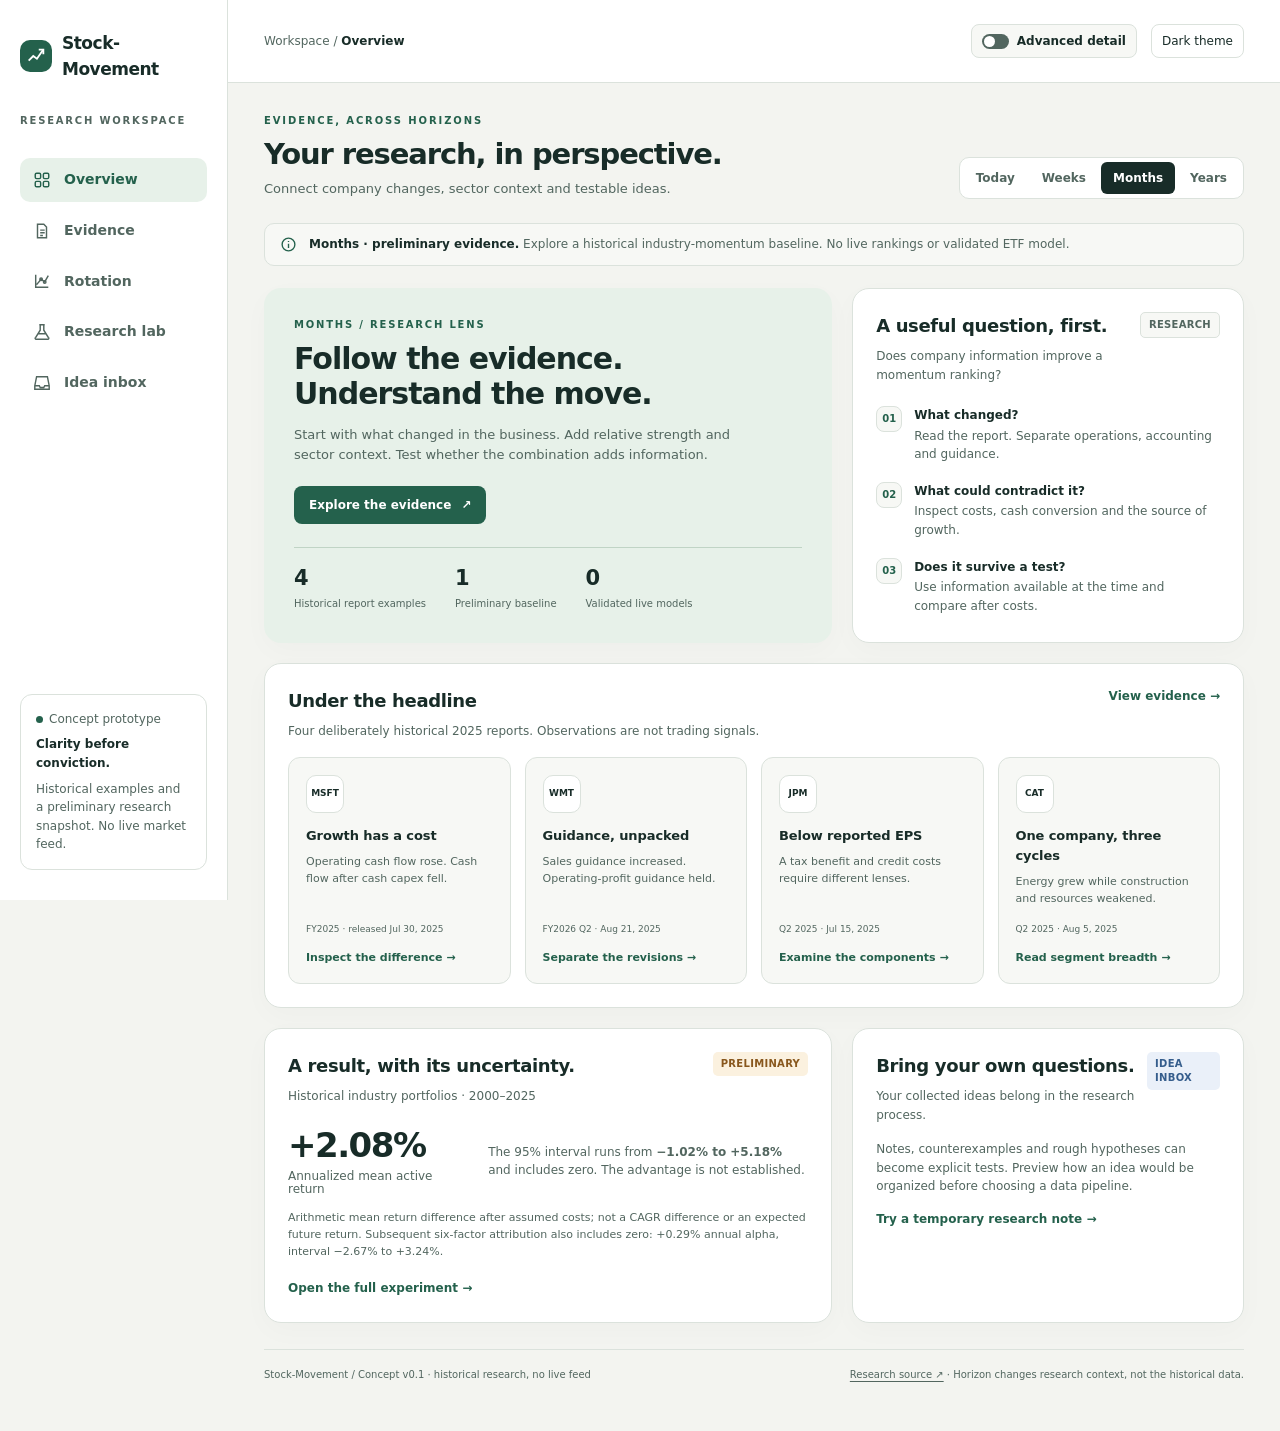
==== commit 1c5a4084: "Connect screened papers to UI and audit sector ETF data readiness" ====
--- a/research/ui/index.html
+++ b/research/ui/index.html
@@ -8,11 +8,16 @@
 <style>
 :root{--bg:#f3f4f0;--panel:#fff;--subtle:#f7f8f5;--text:#182c28;--muted:#52665f;--line:#dbe2dc;--green:#24614c;--green-soft:#e7f1e9;--amber:#88571d;--amber-soft:#fbf1df;--blue:#355d8c;--blue-soft:#eaf0f9;--red:#a8463f;--shadow:0 8px 28px #233e2c06;--radius:17px}
 [data-theme="dark"]{--bg:#101b19;--panel:#192825;--subtle:#1f302b;--text:#e2eee7;--muted:#aec4b7;--line:#354a41;--green:#94d7b0;--green-soft:#233f31;--amber:#e7bc77;--amber-soft:#3c3222;--blue:#a4c1eb;--blue-soft:#263645;--red:#edaaa2;--shadow:none}
-*{box-sizing:border-box}body{margin:0;background:var(--bg);color:var(--text);font-family:Inter,ui-sans-serif,system-ui,-apple-system,"Segoe UI",sans-serif;font-size:14px;line-height:1.55}button,input,select,textarea{font:inherit;color:inherit}button,a,select,input{touch-action:manipulation}button{cursor:pointer}button:disabled{cursor:not-allowed}a{color:var(--green);text-underline-offset:3px}button{border:0}button:focus-visible,a:focus-visible,select:focus-visible,textarea:focus-visible{outline:3px solid var(--blue);outline-offset:4px}button:hover{filter:brightness(.96)}[hidden]{display:none!important}.skip{position:absolute;top:-100px;left:20px;padding:12px;background:var(--panel);z-index:10}.skip:focus{top:12px}.shell{min-height:100vh;display:grid;grid-template-columns:228px minmax(0,1fr)}.sidebar{padding:30px 20px;border-right:1px solid var(--line);background:var(--panel);display:flex;flex-direction:column;gap:30px;position:sticky;top:0;height:100vh}.brand{display:flex;align-items:center;gap:10px;font-size:17px;font-weight:750;letter-spacing:-.5px}.brandmark{height:32px;width:32px;flex:none;background:var(--green);border-radius:10px;display:grid;place-items:center;color:var(--panel)}.brandmark svg{width:22px;height:22px}.small-caps{font-size:10px;font-weight:750;letter-spacing:1.8px;text-transform:uppercase;color:var(--muted)}.nav{display:grid;gap:7px}.nav button{padding:11px 13px;border-radius:10px;background:transparent;color:var(--muted);text-align:left;display:flex;gap:13px;align-items:center;font-weight:600}.nav button[aria-current="page"]{background:var(--green-soft);color:var(--green)}.nav svg{height:18px;width:18px;stroke:currentColor;stroke-width:1.6;fill:none}.nav .number{margin-left:auto;font-size:11px;padding:1px 6px;border-radius:4px;background:var(--panel)}.side-foot{margin-top:auto;padding:15px;border:1px solid var(--line);border-radius:12px;font-size:12px;color:var(--muted)}.side-foot strong{display:block;color:var(--text);font-size:12px;margin:7px 0}.dot{display:inline-block;width:7px;height:7px;background:var(--green);border-radius:50%;margin-right:6px}.main-wrap{min-width:0}.topbar{min-height:83px;padding:20px 36px;display:flex;align-items:center;justify-content:space-between;gap:16px;border-bottom:1px solid var(--line);background:var(--panel)}.crumb{font-size:12px;color:var(--muted)}.crumb strong{color:var(--text);font-weight:600}.top-actions{display:flex;align-items:center;gap:14px}.mode{border:1px solid var(--line);border-radius:8px;background:var(--subtle);padding:7px 10px;font-size:12px;font-weight:650;display:flex;align-items:center;gap:8px}.switch-track{height:15px;width:27px;border-radius:20px;background:var(--muted);padding:2px;display:block}.switch-track:after{content:"";display:block;width:11px;height:11px;border-radius:50%;background:var(--panel);transition:transform .12s}.mode[aria-checked="true"] .switch-track{background:var(--green)}.mode[aria-checked="true"] .switch-track:after{transform:translateX(12px)}.theme{background:transparent;border:1px solid var(--line);border-radius:8px;padding:7px 10px;font-size:12px}.content{max-width:1450px;margin:auto;padding:30px 36px 48px}.heading-row{display:flex;justify-content:space-between;align-items:flex-end;gap:20px;margin-bottom:24px}.eyebrow{color:var(--green);font-size:10px;font-weight:800;letter-spacing:1.9px;text-transform:uppercase;margin:0 0 8px}h1,h2,h3,p{margin-top:0}h1{font-size:29px;letter-spacing:-1.1px;line-height:1.2;margin-bottom:8px;font-weight:650}h2{font-size:18px;letter-spacing:-.35px;font-weight:650;margin-bottom:7px}h3{font-size:14px;letter-spacing:-.1px;font-weight:700;margin-bottom:7px}.subtitle{color:var(--muted);margin-bottom:0;font-size:13px}.horizons{display:flex;gap:3px;background:var(--panel);border:1px solid var(--line);padding:4px;border-radius:10px;flex:none}.horizons button{background:transparent;padding:7px 12px;border-radius:6px;font-size:12px;color:var(--muted);font-weight:600}.horizons button[aria-pressed="true"]{background:var(--text);color:var(--panel)}.context-note{margin:0 0 22px;border:1px solid var(--line);padding:11px 15px;border-radius:10px;display:flex;gap:12px;align-items:flex-start;background:var(--subtle);color:var(--muted);font-size:12px}.context-note strong{color:var(--text)}.context-note.warning{background:var(--amber-soft);border-color:var(--amber);color:var(--text)}.context-note svg{height:17px;width:17px;flex:none;stroke:var(--green);fill:none;stroke-width:1.6;margin-top:1px}.badge{font-size:10px;font-weight:750;letter-spacing:.3px;line-height:1.4;padding:5px 8px;display:inline-flex;border-radius:5px;background:var(--green-soft);color:var(--green)}.badge.amber{background:var(--amber-soft);color:var(--amber)}.badge.blue{background:var(--blue-soft);color:var(--blue)}.badge.neutral{background:var(--subtle);color:var(--muted);border:1px solid var(--line)}.card{background:var(--panel);border:1px solid var(--line);border-radius:var(--radius);box-shadow:var(--shadow);padding:23px}.card-top{display:flex;justify-content:space-between;gap:12px;align-items:flex-start;margin-bottom:16px}.card-top p{font-size:12px;color:var(--muted);margin:0}.grid{display:grid;gap:20px}.overview-grid{grid-template-columns:minmax(0,1.45fr) minmax(300px,1fr)}.full{grid-column:1/-1}.hero{position:relative;overflow:hidden;background:var(--green-soft);border-color:transparent;padding:28px 29px}.hero h2{font-size:30px;line-height:1.18;letter-spacing:-1px;max-width:430px;margin:8px 0 14px}.hero p{color:var(--muted);font-size:13px;max-width:450px;margin-bottom:20px}.hero .small-caps{color:var(--green)}.button{padding:10px 15px;border-radius:8px;background:var(--green);color:var(--panel);font-weight:650;font-size:12px;display:inline-flex;align-items:center;gap:10px;text-decoration:none}.button.secondary{border:1px solid var(--line);background:var(--panel);color:var(--text)}.text-button{background:none;color:var(--green);padding:0;font-size:12px;font-weight:700;text-align:left}.facts{display:flex;gap:29px;border-top:1px solid #86a88f66;margin-top:23px;padding-top:17px}.facts strong{font-size:21px;font-weight:650;display:block;line-height:1.3}.facts span{font-size:10px;color:var(--muted)}.steps{display:grid;gap:18px;margin-top:22px}.step{display:flex;gap:12px;font-size:12px}.step-index{height:26px;width:26px;display:grid;place-items:center;background:var(--subtle);border:1px solid var(--line);border-radius:8px;color:var(--green);font-size:10px;font-weight:800;flex:none}.step p{color:var(--muted);font-size:12px;margin:2px 0 0}.report-grid{display:grid;grid-template-columns:repeat(4,minmax(0,1fr));gap:14px}.report-card{padding:17px;border:1px solid var(--line);border-radius:12px;background:var(--subtle);text-align:left;min-width:0;display:flex;flex-direction:column;align-items:flex-start}.report-card:hover{border-color:var(--green)}.ticker{width:38px;height:38px;display:grid;place-items:center;border:1px solid var(--line);border-radius:10px;font-size:9px;font-weight:800;background:var(--panel);margin-bottom:13px}.report-card h3{font-size:13px}.report-card p{font-size:11px;color:var(--muted);margin-bottom:16px}.report-card .report-date{font-size:9px;color:var(--muted);margin-top:auto}.report-card .read{font-size:11px;color:var(--green);margin-top:12px;font-weight:700}.summary-line{display:flex;gap:20px;padding-top:4px;align-items:center}.summary-stat{font-size:34px;letter-spacing:-1.5px;line-height:1.15;font-weight:600}.summary-stat small{font-size:12px;letter-spacing:0;color:var(--muted);display:block;font-weight:400;margin-top:5px}.summary-body{font-size:12px;color:var(--muted);max-width:320px}.meter{display:flex;gap:6px;margin-top:19px}.meter span{height:4px;flex:1;background:var(--line);border-radius:2px}.meter span.filled{background:var(--green)}.footnote{color:var(--muted);font-size:11px;margin:12px 0 0}.advanced-block{background:var(--subtle);border:1px dashed var(--line);padding:15px;border-radius:10px;margin-top:16px;font-size:12px;color:var(--muted)}.advanced-block h3{color:var(--text);font-size:12px}.advanced-block p:last-child{margin-bottom:0}.view-head{display:flex;justify-content:space-between;gap:16px;align-items:center;margin-bottom:22px}.view-head p{color:var(--muted);font-size:13px;margin:0}.two-col{display:grid;grid-template-columns:minmax(0,1.4fr) minmax(280px,1fr);gap:20px}.company-tabs{display:flex;gap:8px;flex-wrap:wrap;margin-bottom:20px}.company-tabs button{border:1px solid var(--line);background:var(--panel);padding:10px 16px;border-radius:9px;font-size:12px;font-weight:650}.company-tabs button[aria-pressed="true"]{background:var(--green-soft);color:var(--green);border-color:var(--green)}.evidence-main{padding:27px}.source-line{font-size:11px;color:var(--muted);margin:9px 0 22px}.evidence-lead{font-size:25px;line-height:1.25;letter-spacing:-.7px;max-width:620px;margin-bottom:24px}.observation{border-top:1px solid var(--line);padding:16px 0;display:grid;grid-template-columns:1fr auto;gap:15px}.observation:last-child{padding-bottom:0}.observation h3{font-size:12px;margin-bottom:4px}.observation p{font-size:11px;color:var(--muted);margin:0}.value{font-size:19px;font-weight:600;letter-spacing:-.4px;white-space:nowrap}.analysis-box{padding:17px;border-radius:11px;background:var(--green-soft);margin-top:16px}.analysis-box.counter{background:var(--amber-soft)}.analysis-box h3{font-size:12px}.analysis-box p{font-size:12px;margin:0;color:var(--muted)}.source-link{display:inline-block;font-size:12px;font-weight:650;margin-top:20px}.definition-list{margin:0}.definition-list div{display:grid;grid-template-columns:100px 1fr;gap:12px;font-size:11px;margin-top:9px}.definition-list dt{font-weight:650}.definition-list dd{margin:0;color:var(--muted)}.small-list{padding-left:17px;margin:14px 0 0;color:var(--muted);font-size:12px}.small-list li{margin:8px 0}.chart-wrap{border:1px solid var(--line);background:var(--subtle);border-radius:12px;padding:10px}.rotation-chart{display:block;width:100%;height:auto;color:var(--muted)}.rotation-chart text{font-family:inherit;fill:currentColor}.chart-grid{stroke:var(--line);stroke-width:1}.map-axis{stroke:var(--muted);stroke-width:1.2}.map-trail{fill:none;stroke:var(--green);stroke-width:3;opacity:.35}.map-point{fill:var(--green);stroke:var(--panel);stroke-width:2}.map-focus{fill:var(--blue);stroke:var(--panel);stroke-width:2}.legend{display:flex;flex-wrap:wrap;gap:16px;font-size:11px;color:var(--muted);margin-top:12px}.legend span{display:inline-flex;gap:6px;align-items:center}.legend i{display:inline-block;width:8px;height:8px;border-radius:50%;background:var(--green)}.legend i.blue{background:var(--blue)}.form-label{display:block;font-size:11px;font-weight:650;color:var(--muted);margin-bottom:7px}select{border:1px solid var(--line);background:var(--panel);border-radius:8px;padding:10px 12px;width:100%}.sector-details{margin-top:18px;padding-top:18px;border-top:1px solid var(--line)}.sector-details p{color:var(--muted);font-size:12px}.table-scroll{overflow-x:auto}table{border-collapse:collapse;width:100%;font-size:12px}th,td{text-align:left;padding:14px 13px;border-bottom:1px solid var(--line)}th{font-size:10px;color:var(--muted);text-transform:uppercase;letter-spacing:.6px;font-weight:700}td:first-child{font-weight:600}thead{background:var(--subtle)}tbody tr:last-child td{border-bottom:0}.numeric{text-align:right;font-variant-numeric:tabular-nums}.metric-positive{color:var(--green);font-weight:700}.ci-chart{width:100%;height:auto;display:block;color:var(--muted);margin-top:10px}.ci-chart text{fill:currentColor;font-family:inherit;font-size:12px}.callout{background:var(--amber-soft);padding:15px;border-radius:10px;font-size:12px;color:var(--text);margin-top:13px}.callout p:last-child{margin:0}.gate-list{list-style:none;padding:0;margin:18px 0 0}.gate-list li{display:flex;gap:10px;margin:15px 0;font-size:12px;color:var(--muted)}.gate{height:18px;width:18px;display:grid;place-items:center;border:1px solid var(--line);border-radius:50%;font-size:10px;flex:none}.gate.done{background:var(--green-soft);color:var(--green)}.gate-list strong{display:block;color:var(--text);font-size:12px}.lab-meta{display:flex;flex-wrap:wrap;gap:7px;margin:14px 0 0}.inbox-area{width:100%;min-height:225px;resize:vertical;background:var(--subtle);border:1px solid var(--line);border-radius:12px;padding:16px;font-size:13px;line-height:1.65}.inbox-area::placeholder{color:var(--muted);opacity:.8}.input-footer{display:flex;align-items:center;justify-content:space-between;gap:16px;margin-top:12px}.input-actions{display:flex;gap:8px}.status-message{font-size:11px;color:var(--muted);margin-top:12px;min-height:18px}.preview{border:1px solid var(--line);padding:18px;border-radius:11px;margin-top:15px;background:var(--subtle)}.preview p{font-size:12px;color:var(--muted)}.preview blockquote{margin:14px 0;padding-left:12px;border-left:3px solid var(--green);white-space:pre-wrap;overflow-wrap:anywhere;font-size:13px}.pill-row{display:flex;gap:7px;flex-wrap:wrap;margin-bottom:16px}.footer{font-size:10px;color:var(--muted);display:flex;justify-content:space-between;gap:14px;margin-top:26px;padding-top:17px;border-top:1px solid var(--line)}.footer a{color:var(--muted)}.view{animation:reveal .2s ease}.view:focus{outline:none}@keyframes reveal{from{opacity:.4;transform:translateY(4px)}to{opacity:1;transform:none}}
+*{box-sizing:border-box}body{margin:0;background:var(--bg);color:var(--text);font-family:Inter,ui-sans-serif,system-ui,-apple-system,"Segoe UI",sans-serif;font-size:14px;line-height:1.55}button,input,select,textarea{font:inherit;color:inherit}button,a,select,input{touch-action:manipulation}button{cursor:pointer}button:disabled{cursor:not-allowed}a{color:var(--green);text-underline-offset:3px}button{border:0}button:focus-visible,a:focus-visible,select:focus-visible,textarea:focus-visible{outline:3px solid var(--blue);outline-offset:4px}button:hover{filter:brightness(.96)}[hidden]{display:none!important}.skip{position:absolute;top:-100px;left:20px;padding:12px;background:var(--panel);z-index:10}.skip:focus{top:12px}.shell{min-height:100vh;display:grid;grid-template-columns:228px minmax(0,1fr)}.sidebar{padding:30px 20px;border-right:1px solid var(--line);background:var(--panel);display:flex;flex-direction:column;gap:30px;position:sticky;top:0;height:100vh}.brand{display:flex;align-items:center;gap:10px;font-size:17px;font-weight:750;letter-spacing:-.5px}.brandmark{height:32px;width:32px;flex:none;background:var(--green);border-radius:10px;display:grid;place-items:center;color:var(--panel)}.brandmark svg{width:22px;height:22px}.small-caps{font-size:10px;font-weight:750;letter-spacing:1.8px;text-transform:uppercase;color:var(--muted)}.nav{display:grid;gap:7px}.nav button{padding:11px 13px;border-radius:10px;background:transparent;color:var(--muted);text-align:left;display:flex;gap:13px;align-items:center;font-weight:600}.nav button[aria-current="page"]{background:var(--green-soft);color:var(--green)}.nav svg{height:18px;width:18px;stroke:currentColor;stroke-width:1.6;fill:none}.nav .number{margin-left:auto;font-size:11px;padding:1px 6px;border-radius:4px;background:var(--panel)}.side-foot{margin-top:auto;padding:15px;border:1px solid var(--line);border-radius:12px;font-size:12px;color:var(--muted)}.side-foot strong{display:block;color:var(--text);font-size:12px;margin:7px 0}.dot{display:inline-block;width:7px;height:7px;background:var(--green);border-radius:50%;margin-right:6px}.main-wrap{min-width:0}.topbar{min-height:83px;padding:20px 36px;display:flex;align-items:center;justify-content:space-between;gap:16px;border-bottom:1px solid var(--line);background:var(--panel)}.crumb{font-size:12px;color:var(--muted)}.crumb strong{color:var(--text);font-weight:600}.top-actions{display:flex;align-items:center;gap:14px}.mode{border:1px solid var(--line);border-radius:8px;background:var(--subtle);padding:7px 10px;font-size:12px;font-weight:650;display:flex;align-items:center;gap:8px}.switch-track{height:15px;width:27px;border-radius:20px;background:var(--muted);padding:2px;display:block}.switch-track:after{content:"";display:block;width:11px;height:11px;border-radius:50%;background:var(--panel);transition:transform .12s}.mode[aria-checked="true"] .switch-track{background:var(--green)}.mode[aria-checked="true"] .switch-track:after{transform:translateX(12px)}.theme{background:transparent;border:1px solid var(--line);border-radius:8px;padding:7px 10px;font-size:12px}.content{max-width:1450px;margin:auto;padding:30px 36px 48px}.heading-row{display:flex;justify-content:space-between;align-items:flex-end;gap:20px;margin-bottom:24px}.eyebrow{color:var(--green);font-size:10px;font-weight:800;letter-spacing:1.9px;text-transform:uppercase;margin:0 0 8px}h1,h2,h3,p{margin-top:0}h1{font-size:29px;letter-spacing:-1.1px;line-height:1.2;margin-bottom:8px;font-weight:650}h2{font-size:18px;letter-spacing:-.35px;font-weight:650;margin-bottom:7px}h3{font-size:14px;letter-spacing:-.1px;font-weight:700;margin-bottom:7px}.subtitle{color:var(--muted);margin-bottom:0;font-size:13px}.horizons{display:flex;gap:3px;background:var(--panel);border:1px solid var(--line);padding:4px;border-radius:10px;flex:none}.horizons button{background:transparent;padding:7px 12px;border-radius:6px;font-size:12px;color:var(--muted);font-weight:600}.horizons button[aria-pressed="true"]{background:var(--text);color:var(--panel)}.context-note{margin:0 0 22px;border:1px solid var(--line);padding:11px 15px;border-radius:10px;display:flex;gap:12px;align-items:flex-start;background:var(--subtle);color:var(--muted);font-size:12px}.context-note strong{color:var(--text)}.context-note.warning{background:var(--amber-soft);border-color:var(--amber);color:var(--text)}.context-note svg{height:17px;width:17px;flex:none;stroke:var(--green);fill:none;stroke-width:1.6;margin-top:1px}.badge{font-size:10px;font-weight:750;letter-spacing:.3px;line-height:1.4;padding:5px 8px;display:inline-flex;border-radius:5px;background:var(--green-soft);color:var(--green)}.badge.amber{background:var(--amber-soft);color:var(--amber)}.badge.blue{background:var(--blue-soft);color:var(--blue)}.badge.neutral{background:var(--subtle);color:var(--muted);border:1px solid var(--line)}.card{min-width:0;background:var(--panel);border:1px solid var(--line);border-radius:var(--radius);box-shadow:var(--shadow);padding:23px}.card-top{display:flex;justify-content:space-between;gap:12px;align-items:flex-start;margin-bottom:16px}.card-top p{font-size:12px;color:var(--muted);margin:0}.grid{display:grid;grid-template-columns:minmax(0,1fr);gap:20px}.overview-grid{grid-template-columns:minmax(0,1.45fr) minmax(300px,1fr)}.full{grid-column:1/-1}.hero{position:relative;overflow:hidden;background:var(--green-soft);border-color:transparent;padding:28px 29px}.hero h2{font-size:30px;line-height:1.18;letter-spacing:-1px;max-width:430px;margin:8px 0 14px}.hero p{color:var(--muted);font-size:13px;max-width:450px;margin-bottom:20px}.hero .small-caps{color:var(--green)}.button{padding:10px 15px;border-radius:8px;background:var(--green);color:var(--panel);font-weight:650;font-size:12px;display:inline-flex;align-items:center;gap:10px;text-decoration:none}.button.secondary{border:1px solid var(--line);background:var(--panel);color:var(--text)}.text-button{background:none;color:var(--green);padding:0;font-size:12px;font-weight:700;text-align:left}.facts{display:flex;gap:29px;border-top:1px solid #86a88f66;margin-top:23px;padding-top:17px}.facts strong{font-size:21px;font-weight:650;display:block;line-height:1.3}.facts span{font-size:10px;color:var(--muted)}.steps{display:grid;gap:18px;margin-top:22px}.step{display:flex;gap:12px;font-size:12px}.step-index{height:26px;width:26px;display:grid;place-items:center;background:var(--subtle);border:1px solid var(--line);border-radius:8px;color:var(--green);font-size:10px;font-weight:800;flex:none}.step p{color:var(--muted);font-size:12px;margin:2px 0 0}.report-grid{display:grid;grid-template-columns:repeat(4,minmax(0,1fr));gap:14px}.report-card{padding:17px;border:1px solid var(--line);border-radius:12px;background:var(--subtle);text-align:left;min-width:0;display:flex;flex-direction:column;align-items:flex-start}.report-card:hover{border-color:var(--green)}.ticker{width:38px;height:38px;display:grid;place-items:center;border:1px solid var(--line);border-radius:10px;font-size:9px;font-weight:800;background:var(--panel);margin-bottom:13px}.report-card h3{font-size:13px}.report-card p{font-size:11px;color:var(--muted);margin-bottom:16px}.report-card .report-date{font-size:9px;color:var(--muted);margin-top:auto}.report-card .read{font-size:11px;color:var(--green);margin-top:12px;font-weight:700}.summary-line{display:flex;gap:20px;padding-top:4px;align-items:center}.summary-stat{font-size:34px;letter-spacing:-1.5px;line-height:1.15;font-weight:600}.summary-stat small{font-size:12px;letter-spacing:0;color:var(--muted);display:block;font-weight:400;margin-top:5px}.summary-body{font-size:12px;color:var(--muted);max-width:320px}.meter{display:flex;gap:6px;margin-top:19px}.meter span{height:4px;flex:1;background:var(--line);border-radius:2px}.meter span.filled{background:var(--green)}.footnote{color:var(--muted);font-size:11px;margin:12px 0 0}.advanced-block{background:var(--subtle);border:1px dashed var(--line);padding:15px;border-radius:10px;margin-top:16px;font-size:12px;color:var(--muted)}.advanced-block h3{color:var(--text);font-size:12px}.advanced-block p:last-child{margin-bottom:0}.view-head{display:flex;justify-content:space-between;gap:16px;align-items:center;margin-bottom:22px}.view-head p{color:var(--muted);font-size:13px;margin:0}.two-col{display:grid;grid-template-columns:minmax(0,1.4fr) minmax(280px,1fr);gap:20px}.company-tabs{display:flex;gap:8px;flex-wrap:wrap;margin-bottom:20px}.company-tabs button{border:1px solid var(--line);background:var(--panel);padding:10px 16px;border-radius:9px;font-size:12px;font-weight:650}.company-tabs button[aria-pressed="true"]{background:var(--green-soft);color:var(--green);border-color:var(--green)}.evidence-main{padding:27px}.source-line{font-size:11px;color:var(--muted);margin:9px 0 22px}.evidence-lead{font-size:25px;line-height:1.25;letter-spacing:-.7px;max-width:620px;margin-bottom:24px}.observation{border-top:1px solid var(--line);padding:16px 0;display:grid;grid-template-columns:1fr auto;gap:15px}.observation:last-child{padding-bottom:0}.observation h3{font-size:12px;margin-bottom:4px}.observation p{font-size:11px;color:var(--muted);margin:0}.value{font-size:19px;font-weight:600;letter-spacing:-.4px;white-space:nowrap}.analysis-box{padding:17px;border-radius:11px;background:var(--green-soft);margin-top:16px}.analysis-box.counter{background:var(--amber-soft)}.analysis-box h3{font-size:12px}.analysis-box p{font-size:12px;margin:0;color:var(--muted)}.source-link{display:inline-block;font-size:12px;font-weight:650;margin-top:20px}.definition-list{margin:0}.definition-list div{display:grid;grid-template-columns:100px 1fr;gap:12px;font-size:11px;margin-top:9px}.definition-list dt{font-weight:650}.definition-list dd{margin:0;color:var(--muted)}.small-list{padding-left:17px;margin:14px 0 0;color:var(--muted);font-size:12px}.small-list li{margin:8px 0}.chart-wrap{border:1px solid var(--line);background:var(--subtle);border-radius:12px;padding:10px}.rotation-chart{display:block;width:100%;height:auto;color:var(--muted)}.rotation-chart text{font-family:inherit;fill:currentColor}.chart-grid{stroke:var(--line);stroke-width:1}.map-axis{stroke:var(--muted);stroke-width:1.2}.map-trail{fill:none;stroke:var(--green);stroke-width:3;opacity:.35}.map-point{fill:var(--green);stroke:var(--panel);stroke-width:2}.map-focus{fill:var(--blue);stroke:var(--panel);stroke-width:2}.legend{display:flex;flex-wrap:wrap;gap:16px;font-size:11px;color:var(--muted);margin-top:12px}.legend span{display:inline-flex;gap:6px;align-items:center}.legend i{display:inline-block;width:8px;height:8px;border-radius:50%;background:var(--green)}.legend i.blue{background:var(--blue)}.form-label{display:block;font-size:11px;font-weight:650;color:var(--muted);margin-bottom:7px}select{border:1px solid var(--line);background:var(--panel);border-radius:8px;padding:10px 12px;width:100%}.sector-details{margin-top:18px;padding-top:18px;border-top:1px solid var(--line)}.sector-details p{color:var(--muted);font-size:12px}.table-scroll{overflow-x:auto}table{border-collapse:collapse;width:100%;font-size:12px}th,td{text-align:left;padding:14px 13px;border-bottom:1px solid var(--line)}th{font-size:10px;color:var(--muted);text-transform:uppercase;letter-spacing:.6px;font-weight:700}td:first-child{font-weight:600}thead{background:var(--subtle)}tbody tr:last-child td{border-bottom:0}.numeric{text-align:right;font-variant-numeric:tabular-nums}.metric-positive{color:var(--green);font-weight:700}.ci-chart{width:100%;height:auto;display:block;color:var(--muted);margin-top:10px}.ci-chart text{fill:currentColor;font-family:inherit;font-size:12px}.callout{background:var(--amber-soft);padding:15px;border-radius:10px;font-size:12px;color:var(--text);margin-top:13px}.callout p:last-child{margin:0}.gate-list{list-style:none;padding:0;margin:18px 0 0}.gate-list li{display:flex;gap:10px;margin:15px 0;font-size:12px;color:var(--muted)}.gate{height:18px;width:18px;display:grid;place-items:center;border:1px solid var(--line);border-radius:50%;font-size:10px;flex:none}.gate.done{background:var(--green-soft);color:var(--green)}.gate-list strong{display:block;color:var(--text);font-size:12px}.lab-meta{display:flex;flex-wrap:wrap;gap:7px;margin:14px 0 0}.inbox-area{width:100%;min-height:225px;resize:vertical;background:var(--subtle);border:1px solid var(--line);border-radius:12px;padding:16px;font-size:13px;line-height:1.65}.inbox-area::placeholder{color:var(--muted);opacity:.8}.input-footer{display:flex;align-items:center;justify-content:space-between;gap:16px;margin-top:12px}.input-actions{display:flex;gap:8px}.status-message{font-size:11px;color:var(--muted);margin-top:12px;min-height:18px}.preview{border:1px solid var(--line);padding:18px;border-radius:11px;margin-top:15px;background:var(--subtle)}.preview p{font-size:12px;color:var(--muted)}.preview blockquote{margin:14px 0;padding-left:12px;border-left:3px solid var(--green);white-space:pre-wrap;overflow-wrap:anywhere;font-size:13px}.pill-row{display:flex;gap:7px;flex-wrap:wrap;margin-bottom:16px}.footer{font-size:10px;color:var(--muted);display:flex;justify-content:space-between;gap:14px;margin-top:26px;padding-top:17px;border-top:1px solid var(--line)}.footer a{color:var(--muted)}.view{animation:reveal .2s ease}.view:focus{outline:none}@keyframes reveal{from{opacity:.4;transform:translateY(4px)}to{opacity:1;transform:none}}
 @media(min-width:1450px){.content{padding-top:36px}.hero{padding:32px}.hero h2{font-size:36px}.card{padding:26px}}
 @media(max-width:1100px){.shell{grid-template-columns:194px minmax(0,1fr)}.sidebar{padding:25px 15px}.brand{font-size:14px}.topbar{padding:18px 25px}.content{padding:25px}.overview-grid,.two-col{grid-template-columns:1fr}.report-grid{grid-template-columns:repeat(2,minmax(0,1fr))}.hero h2{max-width:none}.hero p{max-width:550px}.facts{gap:40px}.heading-row{align-items:flex-start;flex-direction:column}.horizons{align-self:stretch}.horizons button{flex:1}}
-@media(max-width:700px){.shell{display:block}.sidebar{height:auto;position:static;padding:16px 18px;gap:18px;border-right:0;border-bottom:1px solid var(--line)}.brand{font-size:17px}.sidebar>.small-caps,.side-foot{display:none}.nav{display:flex;gap:4px;overflow-x:auto}.nav button{padding:9px 11px;white-space:nowrap;gap:7px;font-size:11px}.nav svg{height:15px;width:15px}.nav .number{display:none}.topbar{padding:13px 18px;min-height:0;gap:10px}.crumb{font-size:10px}.top-actions{gap:7px}.mode{padding:6px 8px;font-size:10px}.theme{font-size:10px;padding:6px 8px}.content{padding:24px 18px 30px}.heading-row{gap:17px;margin-bottom:17px}h1{font-size:26px}.hero h2{font-size:29px}.hero{padding:24px}.card{padding:20px}.card-top{gap:8px}.card-top .badge{font-size:9px}.report-grid{gap:10px}.report-card{padding:13px}.report-card p{font-size:11px}.facts{gap:22px}.facts strong{font-size:20px}.facts span{font-size:9px}.overview-grid,.grid,.two-col{gap:15px}.context-note{font-size:11px}.summary-line{align-items:flex-start;flex-direction:column;gap:12px}.evidence-lead{font-size:22px}.value{font-size:16px}.footer{flex-direction:column;gap:7px}.input-footer{flex-direction:column;align-items:flex-start}.view-head{align-items:flex-start;flex-direction:column}.company-tabs{gap:6px}.company-tabs button{padding:9px 12px}.lab-meta .badge{font-size:9px}}
+@media(max-width:700px){.shell{display:block}.sidebar{height:auto;position:static;padding:16px 18px;gap:18px;border-right:0;border-bottom:1px solid var(--line)}.brand{font-size:17px}.sidebar>.small-caps,.side-foot{display:none}.nav{display:flex;gap:4px;overflow-x:auto}.nav button{padding:9px 11px;white-space:nowrap;gap:7px;font-size:11px}.nav svg{height:15px;width:15px}.nav .number{display:none}.topbar{padding:13px 18px;min-height:0;gap:10px}.crumb{font-size:10px}.top-actions{gap:7px}.mode{padding:6px 8px;font-size:10px}.theme{font-size:10px;padding:6px 8px}.content{padding:24px 18px 30px}.heading-row{gap:17px;margin-bottom:17px}h1{font-size:26px}.hero h2{font-size:29px}.hero{padding:24px}.card{padding:20px}.card-top{gap:8px;flex-wrap:wrap}.card-top .badge{font-size:9px}.report-grid{gap:10px}.report-card{padding:13px}.report-card p{font-size:11px}.facts{gap:22px}.facts strong{font-size:20px}.facts span{font-size:9px}.overview-grid,.grid,.two-col{gap:15px}.context-note{font-size:11px}.summary-line{align-items:flex-start;flex-direction:column;gap:12px}.evidence-lead{font-size:22px}.value{font-size:16px}.footer{flex-direction:column;gap:7px}.input-footer{flex-direction:column;align-items:flex-start}.view-head{align-items:flex-start;flex-direction:column}.company-tabs{gap:6px}.company-tabs button{padding:9px 12px}.lab-meta .badge{font-size:9px}}
 @media(prefers-reduced-motion:reduce){*{animation:none!important;transition:none!important}}
+
+.evidence-tabs{display:flex;gap:8px;flex-wrap:wrap;margin-bottom:22px}.evidence-tabs button{border:1px solid var(--line);background:var(--panel);border-radius:9px;padding:10px 16px;font-weight:650;font-size:12px}.evidence-tabs button[aria-pressed="true"]{background:var(--green-soft);color:var(--green);border-color:var(--green)}
+.paper-filters{display:grid;grid-template-columns:minmax(0,1.6fr) repeat(2,minmax(0,1fr));gap:14px;margin-bottom:15px}.paper-filters input{width:100%;border:1px solid var(--line);border-radius:8px;background:var(--panel);padding:10px 12px}.paper-filters input:focus-visible{outline:3px solid var(--blue);outline-offset:3px}.papers-layout{display:grid;grid-template-columns:minmax(240px,.85fr) minmax(0,1.4fr);gap:20px}.paper-list{max-height:630px;overflow-y:auto;display:grid;gap:8px;align-content:start;padding:4px}.paper-item{display:block;width:100%;text-align:left;padding:15px;background:var(--panel);border:1px solid var(--line);border-radius:10px}.paper-item[aria-pressed="true"]{background:var(--green-soft);border-color:var(--green)}.paper-item strong{display:block;font-size:12px;line-height:1.5;margin:5px 0}.paper-item span{font-size:10px;color:var(--muted)}.paper-detail{align-self:start;min-width:0}.paper-detail h3{margin-top:21px}.paper-detail p{font-size:13px}.paper-empty{padding:30px;text-align:center;border:1px dashed var(--line);border-radius:12px;color:var(--muted)}.paper-toolbar{display:flex;gap:12px;align-items:center;justify-content:space-between;margin-bottom:17px}.paper-toolbar p{margin:0;font-size:12px;color:var(--muted)}
+@media(max-width:1100px){.papers-layout{grid-template-columns:minmax(0,1fr)}.paper-list{max-height:340px}}
+@media(max-width:700px){.paper-filters{grid-template-columns:minmax(0,1fr)}.paper-toolbar{align-items:flex-start}.paper-detail .pill-row{gap:5px}}
 </style>
 </head>
 <body data-theme="light">
@@ -23,7 +28,7 @@
 <div class="small-caps">Research workspace</div>
 <nav class="nav" aria-label="Views">
 <button id="nav-overview" data-view="overview" aria-current="page" aria-controls="view-overview"><svg aria-hidden="true" viewBox="0 0 20 20"><rect x="2.5" y="2.5" width="6" height="6" rx="1.5"/><rect x="11.5" y="2.5" width="6" height="6" rx="1.5"/><rect x="2.5" y="11.5" width="6" height="6" rx="1.5"/><rect x="11.5" y="11.5" width="6" height="6" rx="1.5"/></svg>Overview</button>
-<button id="nav-evidence" data-view="evidence" aria-controls="view-evidence"><svg aria-hidden="true" viewBox="0 0 20 20"><path d="M5 2.5h7l3 3v12H5z"/><path d="M8 9h5M8 12h5M8 15h3"/></svg>Evidence<span class="number">4</span></button>
+<button id="nav-evidence" data-view="evidence" aria-controls="view-evidence"><svg aria-hidden="true" viewBox="0 0 20 20"><path d="M5 2.5h7l3 3v12H5z"/><path d="M8 9h5M8 12h5M8 15h3"/></svg>Evidence</button>
 <button id="nav-rotation" data-view="rotation" aria-controls="view-rotation"><svg aria-hidden="true" viewBox="0 0 20 20"><path d="M3 3v14h14M4 14l5-6 4 3 4-7"/><circle cx="9" cy="8" r="1.4"/><circle cx="13" cy="11" r="1.4"/></svg>Rotation</button>
 <button id="nav-lab" data-view="lab" aria-controls="view-lab"><svg aria-hidden="true" viewBox="0 0 20 20"><path d="M7 2h6M8 2v6l-5 8a1 1 0 0 0 1 2h12a1 1 0 0 0 1-2l-5-8V2M6 12h8"/></svg>Research lab</button>
 <button id="nav-inbox" data-view="inbox" aria-controls="view-inbox"><svg aria-hidden="true" viewBox="0 0 20 20"><path d="M4 3h12l2 10v4H2v-4zM2 13h5l1 2h4l1-2h5"/></svg>Idea inbox</button>
@@ -92,6 +97,8 @@
 </section>
 
 <section id="view-evidence" class="view" aria-label="Earnings evidence" tabindex="-1" hidden>
+<div class="evidence-tabs" role="group" aria-label="Evidence type"><button id="evidence-tab-companies" aria-pressed="true" aria-controls="evidence-companies">Company reports</button><button id="evidence-tab-papers" aria-pressed="false" aria-controls="evidence-papers">Research papers · 27</button></div>
+<div id="evidence-companies">
 <div class="view-head"><div><h2>Read what changed. Keep the caveat.</h2><p>Historical fixtures for extraction and hypothesis design. Consensus is missing; no earnings surprise is inferred.</p></div><span class="badge neutral">2025 REPORTS</span></div>
 <div class="company-tabs" role="group" aria-label="Company report"><button id="company-msft" data-select-company="msft" aria-pressed="true">MSFT</button><button id="company-wmt" data-select-company="wmt" aria-pressed="false">WMT</button><button id="company-jpm" data-select-company="jpm" aria-pressed="false">JPM</button><button id="company-cat" data-select-company="cat" aria-pressed="false">CAT</button></div>
 <div class="two-col">
@@ -110,6 +117,19 @@
 <div class="advanced-block" data-advanced hidden><h3>Proposed extraction contract</h3><p>Stable company ID · timestamp + timezone · source version/hash · exact table or passage · currency/unit · quarter/year scope · reported/adjusted basis · segment · recast flag.</p></div>
 </aside>
 </div>
+</div>
+<section id="evidence-papers" aria-label="Screened research papers" hidden>
+<div class="view-head"><div><h2>What does the research support?</h2><p>Search findings, counterevidence and test ideas from the 27-paper literature screen.</p></div><span class="badge amber">LITERATURE SCREENED</span></div>
+<div class="context-note"><span><strong>Published evidence is a starting point.</strong> These papers have not been independently replicated here. Application tags are research judgments; they do not validate a forecast at that horizon. The original review checked primary summaries and selected paper sections.</span></div>
+<div class="paper-filters"><div><label class="form-label" for="paper-search">Search title, author, finding or idea</label><input id="paper-search" type="search" placeholder="Try momentum, liquidity or R11" autocomplete="off"></div><div><label class="form-label" for="paper-horizon">Proposed application</label><select id="paper-horizon"><option value="all">All horizons</option><option value="intraday">Intraday</option><option value="weeks">Weeks</option><option value="months">Months</option><option value="years">Years</option></select></div><div><label class="form-label" for="paper-family">Research family</label><select id="paper-family"><option value="all">All families</option></select></div></div>
+<div class="paper-toolbar"><p id="paper-count" role="status" aria-live="polite"></p><button class="text-button" id="paper-reset">Reset filters</button></div>
+<div class="papers-layout"><div id="paper-list" class="paper-list" role="group" aria-label="Matching papers"></div><article id="paper-detail" class="card paper-detail" aria-label="Selected research paper">
+<div class="pill-row"><span class="badge neutral" id="paper-id"></span><span class="badge blue" id="paper-kind"></span><span class="badge amber">PUBLISHED · NOT REPLICATED HERE</span></div><h2 id="paper-title" aria-live="polite"></h2><p id="paper-authors" class="subtitle"></p>
+<h3>Reported finding</h3><p id="paper-finding"></p><div class="analysis-box counter"><h3>Limit on the claim</h3><p id="paper-limitation"></p></div><div class="analysis-box"><h3>How we could test it</h3><p id="paper-application"></p></div><a class="source-link" id="paper-source" target="_blank" rel="noopener noreferrer">Open the primary source ↗</a>
+<div class="advanced-block" data-advanced hidden><h3>What was checked</h3><p id="paper-verification"></p><p id="paper-tags"></p><p>Screened September 15, 2026. The source may describe a different universe, sample or portfolio construction. A local proxy inspired by a paper does not replicate the original result.</p></div></article></div>
+<div id="paper-empty" class="paper-empty" hidden>No papers match these filters. Try a broader phrase or reset the filters.</div>
+<p class="footnote"><a href="https://github.com/PaulBoyko1/Stock-Movement/blob/codex/research-foundation/research/evidence-register.md" target="_blank" rel="noopener noreferrer">Read the full register and its screening limits ↗</a> · Research-paper filters are independent of the global horizon lens.</p>
+</section>
 </section>
 
 <section id="view-rotation" class="view" aria-label="Sector rotation concept" tabindex="-1" hidden>
@@ -170,6 +190,7 @@
 <div class="advanced-block" data-advanced hidden><h3>Diagnostic details</h3><p>OLS with an intercept and six factors; Bartlett Newey–West covariance, 12 lags, n/(n−7) correction, normal interval. R² = 0.430 describes historical active-return variation explained, not forecasting accuracy or the share of mean return explained. Stock-momentum exposure = 0.3455 (HAC standard error 0.0356).</p><p>Constant exposures, omitted factors, reconstructed portfolios and approximate costs limit interpretation. No signal settings changed after this result.</p></div>
 <a class="source-link" href="https://github.com/PaulBoyko1/Stock-Movement/blob/codex/research-foundation/research/results/E04-P2-results.md" target="_blank" rel="noopener noreferrer">Read the attribution and reproduction record ↗</a>
 </article>
+<article class="card full" id="etf-readiness"><div class="card-top"><div><h2>Next: test actual sector ETFs</h2><p>E04-P3 · data readiness review · no ETF strategy result yet</p></div><span class="badge amber">DATA VALIDATION INCOMPLETE</span></div><p class="subtitle">Two official issuer downloads were inspected. The XLK history contains NAVs from December 2003; the product workbook is a current snapshot. Neither supplies the complete historical market prices and corporate actions needed for the proposed 2000–2025 test.</p><div class="analysis-box counter"><h3>One event can change the result.</h3><p>XLF distributed XLRE shares in 2016. Treating that as a simple price loss, or counting the distribution twice, would corrupt the test.</p></div><a class="source-link" href="https://github.com/PaulBoyko1/Stock-Movement/blob/codex/research-foundation/research/experiments/E04-P3-data-readiness.md" target="_blank" rel="noopener noreferrer">Inspect the data audit and candidate rules ↗</a><div class="advanced-block" data-advanced hidden><h3>Acceptance before performance</h3><p>Candidate universe: XLB, XLE, XLF, XLI, XLK, XLP, XLU, XLV, XLY. Verify actual trading history, distribution entitlements, calendar coverage and execution timing. These fixed funds do not represent unchanged sector definitions through time. The execution and corporate-action specification must be completed before the first run.</p></div></article>
 </div>
 </section>
 
@@ -200,6 +221,504 @@
 </main>
 </div>
 </div>
+<script type="application/json" id="paper-catalog-data">
+{
+  "schema_version": 1,
+  "scope_note": "Structured edition of the 27-paper first-pass screen in research/evidence-register.md, dated September 15, 2026. R01–R27 preserve that register's identifiers. Publication identity and findings inherit the register's stated screening scope; this catalog does not represent a fresh source review, full reading of every paper, or independent replication. The published stage describes publication status, not a verified Stock-Movement signal. Horizons tag proposed research applications rather than validated forecast horizons. Methodology papers may apply across horizons without supplying predictive signals. Historical findings do not establish current net tradability in liquid U.S. stocks or ETFs. Source URLs select one primary record already listed in the register, sometimes a working version with the published identity noted in verification_scope.",
+  "papers": [
+    {
+      "id": "R01",
+      "title": "Value and Momentum Everywhere",
+      "authors": "Asness, Moskowitz, Pedersen",
+      "year": 2013,
+      "family": "Value and momentum",
+      "horizons": [
+        "months",
+        "years"
+      ],
+      "evidence_stage": "published",
+      "finding": "Historical evidence across eight markets and asset classes supports examining value and momentum jointly, including their diversification.",
+      "limitation": "The finding does not establish short-horizon stock timing or an executable long-only implementation.",
+      "application": "Establish separate momentum and valuation baselines before testing combinations.",
+      "source_url": "https://www.aqr.com/Insights/Research/Journal-Article/Value-and-Momentum-Everywhere",
+      "source_kind": "Predictive candidate",
+      "verification_scope": "Register reports a primary abstract and summary screen; not independently replicated in Stock-Movement."
+    },
+    {
+      "id": "R02",
+      "title": "Time Series Momentum",
+      "authors": "Moskowitz, Ooi, Pedersen",
+      "year": 2012,
+      "family": "Own-price trend",
+      "horizons": [
+        "months",
+        "years"
+      ],
+      "evidence_stage": "published",
+      "finding": "Past own returns predict subsequent returns across the studied futures and forward contracts.",
+      "limitation": "Own-return trends differ from cross-sectional stock rankings; applying this result to sector ETFs requires new testing.",
+      "application": "Build simple own-trend benchmarks and use them as risk context.",
+      "source_url": "https://www.aqr.com/Insights/Research/Journal-Article/Time-Series-Momentum",
+      "source_kind": "Predictive candidate",
+      "verification_scope": "Register reports a primary summary screen; not independently replicated in Stock-Movement."
+    },
+    {
+      "id": "R03",
+      "title": "The Other Side of Value: The Gross Profitability Premium",
+      "authors": "Novy-Marx",
+      "year": 2013,
+      "family": "Profitability and valuation",
+      "horizons": [
+        "months",
+        "years"
+      ],
+      "evidence_stage": "published",
+      "finding": "Gross profits relative to assets help explain differences in average stock returns and complement value measures.",
+      "limitation": "Gross profitability is a specific measure, not every notion of quality or a forecast of the next earnings-day move.",
+      "application": "Test a sector-aware profitability baseline alongside valuation.",
+      "source_url": "https://www.nber.org/papers/w15940",
+      "source_kind": "Predictive candidate",
+      "verification_scope": "Register reports a primary abstract screen. The linked working version dates to 2010 and has a slightly longer title; the catalog uses the 2013 publication identity. No Stock-Movement replication."
+    },
+    {
+      "id": "R04",
+      "title": "A Five-Factor Asset Pricing Model",
+      "authors": "Fama, French",
+      "year": 2015,
+      "family": "Factor attribution",
+      "horizons": [
+        "months",
+        "years"
+      ],
+      "evidence_stage": "published",
+      "finding": "Adding profitability and investment to size and value improves explanation of average returns relative to the three-factor model, while leaving documented failures.",
+      "limitation": "An explanatory asset-pricing model does not automatically supply a stock-picking strategy.",
+      "application": "Benchmark risk exposures and measure whether candidate signals add explanatory value beyond known factors.",
+      "source_url": "https://www.sciencedirect.com/science/article/pii/S0304405X14002323",
+      "source_kind": "Explanatory model",
+      "verification_scope": "Register reports screening of the abstract and available sections; the paper itself has not been independently replicated in Stock-Movement."
+    },
+    {
+      "id": "R05",
+      "title": "Momentum Crashes",
+      "authors": "Daniel, Moskowitz",
+      "year": 2016,
+      "family": "Momentum risk",
+      "horizons": [
+        "weeks",
+        "months",
+        "years"
+      ],
+      "evidence_stage": "published",
+      "finding": "Momentum portfolios can experience severe losses during rebounds after market declines and elevated volatility.",
+      "limitation": "This does not establish that any particular volatility filter will reliably avoid future crashes.",
+      "application": "Expose tail risk and evaluate momentum performance across different market conditions.",
+      "source_url": "https://www.nber.org/papers/w20439",
+      "source_kind": "Risk and context",
+      "verification_scope": "Register reports a primary abstract screen. The linked working version dates to 2014; the catalog uses the 2016 publication identity. No Stock-Movement replication."
+    },
+    {
+      "id": "R06",
+      "title": "Betting Against Beta",
+      "authors": "Frazzini, Pedersen",
+      "year": 2014,
+      "family": "Beta and defensive exposure",
+      "horizons": [
+        "months",
+        "years"
+      ],
+      "evidence_stage": "published",
+      "finding": "The studied portfolio constructions show a low-beta versus high-beta premium across countries and assets.",
+      "limitation": "The leveraged long-short academic factor differs materially from buying a low-volatility ETF.",
+      "application": "Compare candidate portfolios using risk-aware benchmarks.",
+      "source_url": "https://www.aqr.com/insights/research/journal-article/betting-against-beta",
+      "source_kind": "Predictive candidate",
+      "verification_scope": "Register reports a primary summary screen; not independently replicated in Stock-Movement."
+    },
+    {
+      "id": "R07",
+      "title": "Empirical Asset Pricing via Machine Learning",
+      "authors": "Gu, Kelly, Xiu",
+      "year": 2020,
+      "family": "Nonlinear asset-pricing models",
+      "horizons": [
+        "months",
+        "years"
+      ],
+      "evidence_stage": "published",
+      "finding": "Nonlinear models capture useful interactions in risk-premium forecasts, with momentum, liquidity and volatility prominent among the inputs.",
+      "limitation": "These results do not establish minute-level forecasting or justify treating an LLM as a calibrated return predictor.",
+      "application": "Evaluate nonlinear challengers only after establishing linear baselines.",
+      "source_url": "https://www.nber.org/papers/w25398",
+      "source_kind": "Predictive candidate",
+      "verification_scope": "Register reports a primary abstract screen. The working version is from 2018, revised in 2019; the catalog uses the 2020 publication identity. No Stock-Movement replication."
+    },
+    {
+      "id": "R08",
+      "title": "When Is a Liability Not a Liability? Textual Analysis, Dictionaries, and 10-Ks",
+      "authors": "Loughran, McDonald",
+      "year": 2011,
+      "family": "Financial text measurement",
+      "horizons": [
+        "weeks",
+        "months",
+        "years"
+      ],
+      "evidence_stage": "published",
+      "finding": "General negative-word dictionaries misclassify financial language, while domain-specific measures behave differently.",
+      "limitation": "Better sentiment measurement does not demonstrate future returns after costs.",
+      "application": "Create source-linked document comparisons and financial-language baselines.",
+      "source_url": "https://onlinelibrary.wiley.com/doi/abs/10.1111/j.1540-6261.2010.01625.x",
+      "source_kind": "Measurement method",
+      "verification_scope": "Register reports a primary abstract screen; not independently replicated in Stock-Movement."
+    },
+    {
+      "id": "R09",
+      "title": "Evidence That Stock Prices Do Not Fully Reflect the Implications of Current Earnings for Future Earnings",
+      "authors": "Bernard, Thomas",
+      "year": 1990,
+      "family": "Earnings persistence and drift",
+      "horizons": [
+        "weeks",
+        "months"
+      ],
+      "evidence_stage": "published",
+      "finding": "Historical evidence connects earnings persistence with reactions around subsequent earnings announcements.",
+      "limitation": "The finding does not establish profitability in a modern liquid-stock universe.",
+      "application": "Test earnings surprise and earnings persistence together.",
+      "source_url": "https://deepblue.lib.umich.edu/bitstream/handle/2027.42/28288/0000041.pdf",
+      "source_kind": "Predictive candidate",
+      "verification_scope": "Register reports screening of the paper abstract and relevant material; not independently replicated in Stock-Movement."
+    },
+    {
+      "id": "R10",
+      "title": "Analyst Responsiveness and the Post-Earnings-Announcement Drift",
+      "authors": "Yuan Zhang",
+      "year": 2008,
+      "family": "Analyst revisions and earnings drift",
+      "horizons": [
+        "weeks",
+        "months"
+      ],
+      "evidence_stage": "published",
+      "finding": "Faster analyst forecast revisions coincide with quicker initial information incorporation and less subsequent drift.",
+      "limitation": "Rapid positive revisions need not indicate greater remaining upside.",
+      "application": "Measure the timing, breadth and magnitude of analyst revisions.",
+      "source_url": "https://www.sciencedirect.com/science/article/pii/S0165410108000220",
+      "source_kind": "Predictive candidate",
+      "verification_scope": "Register reports screening of the abstract and relevant sections; not independently replicated in Stock-Movement."
+    },
+    {
+      "id": "R11",
+      "title": "Liquidity and the Post-Earnings-Announcement Drift",
+      "authors": "Chordia, Goyal, Gil Sadka, Ronnie Sadka, Shivakumar",
+      "year": 2009,
+      "family": "Earnings drift and trading costs",
+      "horizons": [
+        "weeks",
+        "months"
+      ],
+      "evidence_stage": "published",
+      "finding": "The studied earnings drift is much smaller among highly liquid stocks, and estimated trading costs absorb much of the paper profits.",
+      "limitation": "These historical results constrain the proposed liquid universe; they are not current expected-return estimates.",
+      "application": "Make liquidity segmentation and transaction costs central to earnings-drift tests.",
+      "source_url": "https://rpc.cfainstitute.org/research/financial-analysts-journal/2009/liquidity-and-the-post-earnings-announcement-drift",
+      "source_kind": "Tradability constraint",
+      "verification_scope": "Register reports a primary summary and abstract screen; not independently replicated in Stock-Movement."
+    },
+    {
+      "id": "R12",
+      "title": "Do Industries Explain Momentum?",
+      "authors": "Moskowitz, Grinblatt",
+      "year": 1999,
+      "family": "Industry momentum",
+      "horizons": [
+        "months"
+      ],
+      "evidence_stage": "published",
+      "finding": "Industry momentum explains a substantial part of stock momentum in the historical sample.",
+      "limitation": "This does not validate a fixed sector-cycle clock, an RRG quadrant strategy or a particular ETF allocation rule.",
+      "application": "Display stock strength beside its industry and the broader market; test industry-based baselines separately.",
+      "source_url": "https://onlinelibrary.wiley.com/doi/10.1111/0022-1082.00146",
+      "source_kind": "Predictive candidate",
+      "verification_scope": "Register reports a primary abstract screen. Stock-Movement's separate industry baseline is an adaptation, not a replication of this paper."
+    },
+    {
+      "id": "R13",
+      "title": "Bundled Earnings Guidance and Analysts' Forecast Revisions",
+      "authors": "Hsu, Wang",
+      "year": 2021,
+      "family": "Guidance and information timing",
+      "horizons": [
+        "weeks",
+        "months"
+      ],
+      "evidence_stage": "published",
+      "finding": "Analyst responses differ when companies release guidance together with earnings.",
+      "limitation": "Residual confounding is possible, and a market response does not establish tradable post-release alpha.",
+      "application": "Record actual results, guidance and analyst updates separately, then test their information timing.",
+      "source_url": "https://onlinelibrary.wiley.com/doi/10.1111/1911-3846.12686",
+      "source_kind": "Information context",
+      "verification_scope": "Register reports screening of the open article and relevant sections; not independently replicated in Stock-Movement."
+    },
+    {
+      "id": "R14",
+      "title": "… and the Cross-Section of Expected Returns",
+      "authors": "Harvey, Liu, Zhu",
+      "year": 2016,
+      "family": "Multiple testing",
+      "horizons": [
+        "intraday",
+        "weeks",
+        "months",
+        "years"
+      ],
+      "evidence_stage": "published",
+      "finding": "A large history of factor searches weakens casual reliance on conventional significance thresholds for new factors.",
+      "limitation": "The suggested stronger t-statistic threshold is not a universal certification rule.",
+      "application": "Register every experiment and account for multiple testing.",
+      "source_url": "https://people.duke.edu/~charvey/Research/Published_Papers/P118_and_the_cross.PDF",
+      "source_kind": "Validation method",
+      "verification_scope": "Register reports screening of the abstract and relevant sections; not independently replicated in Stock-Movement. Cross-horizon tags describe application of the methodology."
+    },
+    {
+      "id": "R15",
+      "title": "Replicating Anomalies",
+      "authors": "Hou, Xue, Zhang",
+      "year": 2020,
+      "family": "Replication and portfolio construction",
+      "horizons": [
+        "months",
+        "years"
+      ],
+      "evidence_stage": "published",
+      "finding": "Many anomalies fail significance tests under the authors' NYSE breakpoints and value-weighted portfolio construction.",
+      "limitation": "The conclusions depend on the replication design; final published counts differ from earlier working versions.",
+      "application": "Test sensitivity to liquidity restrictions and portfolio weighting.",
+      "source_url": "https://academic.oup.com/rfs/article/33/5/2019/5236964",
+      "source_kind": "Replication study",
+      "verification_scope": "Register reports screening of the final abstract and results, using the final 452-anomaly study rather than older counts. No Stock-Movement replication."
+    },
+    {
+      "id": "R16",
+      "title": "Open Source Cross-Sectional Asset Pricing",
+      "authors": "Chen, Zimmermann",
+      "year": 2022,
+      "family": "Open replication",
+      "horizons": [
+        "months",
+        "years"
+      ],
+      "evidence_stage": "published",
+      "finding": "Most originally clear predictors reproduce conventional significance under replication procedures resembling their original constructions.",
+      "limitation": "Historical reproducibility, robustness to a changed construction and current tradability after costs are distinct questions.",
+      "application": "Start replication work from published code and document every implementation change.",
+      "source_url": "https://doi.org/10.1561/104.00000112",
+      "source_kind": "Replication study",
+      "verification_scope": "Register reports screening of the abstract and authors' code-project documentation; not independently replicated in Stock-Movement."
+    },
+    {
+      "id": "R17",
+      "title": "Does Academic Research Destroy Stock Return Predictability?",
+      "authors": "McLean, Pontiff",
+      "year": 2016,
+      "family": "Post-publication decay",
+      "horizons": [
+        "months",
+        "years"
+      ],
+      "evidence_stage": "published",
+      "finding": "Average predictor returns fall outside the original sample and further after publication.",
+      "limitation": "Average decay across the studied predictors is not a mechanical haircut for every new strategy.",
+      "application": "Report post-publication and recent-period performance separately.",
+      "source_url": "https://onlinelibrary.wiley.com/doi/abs/10.1111/jofi.12365",
+      "source_kind": "Replication study",
+      "verification_scope": "Register reports a primary abstract screen; not independently replicated in Stock-Movement."
+    },
+    {
+      "id": "R18",
+      "title": "The Probability of Backtest Overfitting",
+      "authors": "Bailey, Borwein, López de Prado, Zhu",
+      "year": 2017,
+      "family": "Model-selection risk",
+      "horizons": [
+        "intraday",
+        "weeks",
+        "months",
+        "years"
+      ],
+      "evidence_stage": "published",
+      "finding": "Choosing the strongest historical variant introduces selection risk that can be studied with overfitting diagnostics.",
+      "limitation": "These diagnostics supplement chronological evaluation, realistic costs and forward monitoring.",
+      "application": "Preserve the full search history and evaluate model-selection risk.",
+      "source_url": "https://escholarship.org/uc/item/4w1110bb",
+      "source_kind": "Validation method",
+      "verification_scope": "Register reports screening of the abstract and relevant methodology; not independently replicated in Stock-Movement. Cross-horizon tags describe application of the methodology."
+    },
+    {
+      "id": "R19",
+      "title": "Foundations of Technical Analysis: Computational Algorithms, Statistical Inference, and Empirical Implementation",
+      "authors": "Lo, Mamaysky, Wang",
+      "year": 2000,
+      "family": "Mechanical price patterns",
+      "horizons": [
+        "weeks",
+        "months"
+      ],
+      "evidence_stage": "published",
+      "finding": "Some algorithmically detected chart patterns change conditional return distributions in the historical U.S. sample.",
+      "limitation": "Informational content does not prove current net profitability; a turning point cannot be used before it becomes confirmable.",
+      "application": "Test mechanically defined patterns as challenger features with causal confirmation rules.",
+      "source_url": "https://doi.org/10.1111/0022-1082.00265",
+      "source_kind": "Predictive candidate",
+      "verification_scope": "Register reports screening of paper methods and results for the 1962–1996 U.S. sample; not independently replicated in Stock-Movement. Proposed horizon tags do not establish intraday applicability."
+    },
+    {
+      "id": "R20",
+      "title": "Intraday Patterns in the Cross-section of Stock Returns",
+      "authors": "Heston, Korajczyk, Sadka",
+      "year": 2010,
+      "family": "Intraday seasonality and reversal",
+      "horizons": [
+        "intraday"
+      ],
+      "evidence_stage": "published",
+      "finding": "Same-time-of-day continuation coexists with short reversal, while ask-to-bid execution produces negative returns across examined groups and times.",
+      "limitation": "Predictable return patterns alone do not justify profitable additional round trips.",
+      "application": "Evaluate the patterns for execution scheduling as well as possible forecasting.",
+      "source_url": "https://www.bauer.uh.edu/departments/finance/documents/Heston_Korajczyk_Sadka_paper_UH.pdf",
+      "source_kind": "Predictive candidate",
+      "verification_scope": "Register reports screening of methods and cost discussion; not independently replicated in Stock-Movement."
+    },
+    {
+      "id": "R21",
+      "title": "Market Intraday Momentum",
+      "authors": "Gao, Han, Li, Zhou",
+      "year": 2018,
+      "family": "Late-session market momentum",
+      "horizons": [
+        "intraday"
+      ],
+      "evidence_stage": "published",
+      "finding": "In the studied S&P 500 ETF sample, the previous-close-to-10:00 ET return predicts the final half-hour; the study reports out-of-sample evidence under its cost assumptions.",
+      "limitation": "The predictor includes the overnight return, and current viability requires replication using executable prices and costs.",
+      "application": "Build a precisely timed late-session benchmark with an explicit overnight component.",
+      "source_url": "https://www.sciencedirect.com/science/article/pii/S0304405X18301351",
+      "source_kind": "Predictive candidate",
+      "verification_scope": "Register reports screening of the abstract and available paper material; not independently replicated in Stock-Movement."
+    },
+    {
+      "id": "R22",
+      "title": "Hedging Demand and Market Intraday Momentum",
+      "authors": "Baltussen, Da, Lammers, Martens",
+      "year": 2021,
+      "family": "Intraday momentum and reversal",
+      "horizons": [
+        "intraday"
+      ],
+      "evidence_stage": "published",
+      "finding": "Across the studied futures, earlier-session returns relate to the final half-hour and to subsequent reversal.",
+      "limitation": "Main strategy results exclude costs, and the inferred hedging-demand mechanism is not an observation of dealer inventory.",
+      "application": "Compare opening-only and later-day predictors while accounting for trading costs.",
+      "source_url": "https://academicweb.nd.edu/~zda/intramom.pdf",
+      "source_kind": "Predictive candidate",
+      "verification_scope": "Register reports screening of methods, results and caveats in the published paper; not independently replicated in Stock-Movement."
+    },
+    {
+      "id": "R23",
+      "title": "The Price Impact of Order Book Events",
+      "authors": "Cont, Kukanov, Stoikov",
+      "year": 2014,
+      "family": "Order flow and price impact",
+      "horizons": [
+        "intraday"
+      ],
+      "evidence_stage": "published",
+      "finding": "Order-flow imbalance relates to contemporaneous short-interval price changes, with sensitivity varying with market depth.",
+      "limitation": "Using events from the same interval to explain its price move does not forecast the next interval.",
+      "application": "Use order-flow measures for execution diagnostics and separately test lagged forecasts.",
+      "source_url": "https://arxiv.org/abs/1011.6402",
+      "source_kind": "Explanatory model",
+      "verification_scope": "Register reports screening of the primary paper summary and methodology using author preprint and publication metadata; the catalog uses the 2014 publication identity. No Stock-Movement replication."
+    },
+    {
+      "id": "R24",
+      "title": "Queue Imbalance as a One-Tick-Ahead Price Predictor in a Limit Order Book",
+      "authors": "Gould, Bonart",
+      "year": 2016,
+      "family": "Order-book directional prediction",
+      "horizons": [
+        "intraday"
+      ],
+      "evidence_stage": "published",
+      "finding": "Queue imbalance predicts the direction of the next mid-price change, especially for large-tick stocks in the study.",
+      "limitation": "Random splitting and sampling need causal, chronological alternatives; directional accuracy does not establish profitable fills.",
+      "application": "Test queue imbalance with causal sampling, chronological holdouts and executable-fill evaluation.",
+      "source_url": "https://arxiv.org/abs/1512.03492",
+      "source_kind": "Predictive candidate",
+      "verification_scope": "Register reports screening of full-method sections in the 2015 author preprint and journal identity; the catalog uses the 2016 publication year. No Stock-Movement replication."
+    },
+    {
+      "id": "R25",
+      "title": "Price Pressures",
+      "authors": "Hendershott, Menkveld",
+      "year": 2014,
+      "family": "Inventory and temporary price pressure",
+      "horizons": [
+        "intraday",
+        "weeks"
+      ],
+      "evidence_stage": "published",
+      "finding": "Historical intermediary inventories and a structural model explain temporary price pressure.",
+      "limitation": "Proprietary inputs and future-informed Kalman smoothing prevent direct use as a live public signal.",
+      "application": "Motivate reversal tests and use causal filtering for any model adaptation.",
+      "source_url": "https://faculty.haas.berkeley.edu/hender/price_pressures.pdf",
+      "source_kind": "Explanatory model",
+      "verification_scope": "Register reports screening of relevant methods and results in the published paper; not independently replicated in Stock-Movement. Horizon tags describe possible adaptations, not validated holding periods."
+    },
+    {
+      "id": "R26",
+      "title": "Data-Snooping, Technical Trading Rule Performance, and the Bootstrap",
+      "authors": "Sullivan, Timmermann, White",
+      "year": 1999,
+      "family": "Technical-rule selection bias",
+      "horizons": [
+        "intraday",
+        "weeks",
+        "months",
+        "years"
+      ],
+      "evidence_stage": "published",
+      "finding": "A Reality Check applied to a large technical-rule family finds different evidence in early and later periods.",
+      "limitation": "The results are more nuanced than a blanket claim that all technical analysis fails.",
+      "application": "Evaluate the entire searched rule family rather than selecting its strongest historical member in isolation.",
+      "source_url": "https://doi.org/10.1111/0022-1082.00163",
+      "source_kind": "Validation method",
+      "verification_scope": "Register reports screening of relevant methodology and results; not independently replicated in Stock-Movement. Cross-horizon tags describe application of the methodology."
+    },
+    {
+      "id": "R27",
+      "title": "Technical Trading Revisited: False Discoveries, Persistence Tests, and Transaction Costs",
+      "authors": "Bajgrowicz, Scaillet",
+      "year": 2012,
+      "family": "Technical-rule persistence and costs",
+      "horizons": [
+        "intraday",
+        "weeks",
+        "months",
+        "years"
+      ],
+      "evidence_stage": "published",
+      "finding": "Selection timing, false discoveries and transaction costs undermine apparent profits in the studied technical-rule family.",
+      "limitation": "Apparent historical rule performance is insufficient without a subsequent evaluation period and realistic costs.",
+      "application": "Choose models using net development-period performance and preserve a genuinely subsequent evaluation period.",
+      "source_url": "https://archive-ouverte.unige.ch/unige:79889",
+      "source_kind": "Validation method",
+      "verification_scope": "Register reports screening of accepted-manuscript methodology and results; not independently replicated in Stock-Movement. Cross-horizon tags describe application of the methodology."
+    }
+  ]
+}
+</script><!-- END PAPER CATALOG -->
 <script>
 "use strict";
 const $ = (id) => document.getElementById(id);
@@ -228,7 +747,7 @@
 document.querySelectorAll(".view").forEach(el=>el.hidden=el.id!=="view-"+view);
 document.querySelectorAll("[data-view]").forEach(el=>{if(el.dataset.view===view)el.setAttribute("aria-current","page");else el.removeAttribute("aria-current");});
 $("breadcrumb").textContent=labels[view];$("page-title").textContent=titles[view][0];$("page-subtitle").textContent=titles[view][1];
-if(focus)$("view-"+view).focus({preventScroll:true});
+if(focus){window.scrollTo(0,0);$("view-"+view).focus({preventScroll:true});}
 }
 function selectCompany(key){
 const company=companies[key];if(!company)return;
@@ -240,7 +759,7 @@
 }
 document.querySelectorAll("[data-view]").forEach(el=>el.addEventListener("click",()=>showView(el.dataset.view)));
 document.querySelectorAll("[data-go]").forEach(el=>el.addEventListener("click",()=>showView(el.dataset.go)));
-document.querySelectorAll("[data-company]").forEach(el=>el.addEventListener("click",()=>{selectCompany(el.dataset.company);showView("evidence");}));
+document.querySelectorAll("[data-company]").forEach(el=>el.addEventListener("click",()=>{selectCompany(el.dataset.company);showEvidenceType("companies");showView("evidence");}));
 document.querySelectorAll("[data-select-company]").forEach(el=>el.addEventListener("click",()=>selectCompany(el.dataset.selectCompany)));
 document.querySelectorAll("[data-horizon]").forEach(el=>el.addEventListener("click",()=>{
 const h=horizons[el.dataset.horizon];document.querySelectorAll("[data-horizon]").forEach(b=>b.setAttribute("aria-pressed",String(b===el)));
@@ -256,6 +775,40 @@
 $("idea-clear-button").addEventListener("click",()=>{$("idea-input").value="";$("idea-preview-text").textContent="";$("idea-preview").hidden=true;$("idea-count").textContent="0 / 12,000 characters";$("idea-status").textContent="Note and preview cleared. Nothing was saved or uploaded.";$("idea-input").focus();});
 window.addEventListener("pageshow",()=>{$("idea-input").value="";$("idea-preview-text").textContent="";$("idea-preview").hidden=true;$("idea-count").textContent="0 / 12,000 characters";$("idea-status").textContent="Nothing is saved or uploaded. Reloading this page clears the note.";});
 selectCompany("msft");
+
+const paperCatalog = JSON.parse($("paper-catalog-data").textContent);
+const papers = paperCatalog.papers;
+let selectedPaperId = papers[0] ? papers[0].id : null;
+function showEvidenceType(type){
+titles.evidence=type==="papers"?["What the research can tell us.","Inspect the finding, its limits and the next test."]:["The business behind the move.","Source the facts. Preserve competing interpretations."];
+if(!$("view-evidence").hidden){$("page-title").textContent=titles.evidence[0];$("page-subtitle").textContent=titles.evidence[1];}
+$("evidence-companies").hidden=type!=="companies";$("evidence-papers").hidden=type!=="papers";
+$("evidence-tab-companies").setAttribute("aria-pressed",String(type==="companies"));$("evidence-tab-papers").setAttribute("aria-pressed",String(type==="papers"));
+}
+function showPaper(paper){
+selectedPaperId=paper.id;
+for(const [field,id] of [["id","paper-id"],["title","paper-title"],["finding","paper-finding"],["limitation","paper-limitation"],["application","paper-application"],["source_kind","paper-kind"],["verification_scope","paper-verification"]])$(id).textContent=paper[field];
+$("paper-authors").textContent=paper.authors+" · "+paper.year;$("paper-source").href=paper.source_url;
+$("paper-tags").textContent="Proposed applications: "+paper.horizons.join(", ")+". Family: "+paper.family+".";
+document.querySelectorAll("[data-paper-id]").forEach(b=>b.setAttribute("aria-pressed",String(b.dataset.paperId===selectedPaperId)));
+}
+function filterPapers(){
+const terms=$("paper-search").value.trim().toLocaleLowerCase().split(/\s+/).filter(Boolean);
+const horizon=$("paper-horizon").value,family=$("paper-family").value;
+const matches=papers.filter(p=>{const text=[p.id,p.title,p.authors,p.year,p.finding,p.limitation,p.application,p.source_kind].join(" ").toLocaleLowerCase();return terms.every(t=>text.includes(t))&&(horizon==="all"||p.horizons.includes(horizon))&&(family==="all"||p.family===family);});
+$("paper-list").replaceChildren();$("paper-count").textContent=matches.length+" of "+papers.length+" papers";
+$("paper-detail").hidden=matches.length===0;$("paper-list").hidden=matches.length===0;$("paper-empty").hidden=matches.length!==0;
+if(!matches.length)return;
+if(!matches.some(p=>p.id===selectedPaperId))selectedPaperId=matches[0].id;
+for(const paper of matches){const button=document.createElement("button");button.type="button";button.className="paper-item";button.dataset.paperId=paper.id;button.setAttribute("aria-controls","paper-detail");const meta=document.createElement("span");meta.textContent=paper.id+" · "+paper.year+" · "+paper.family;const title=document.createElement("strong");title.textContent=paper.title;const kind=document.createElement("span");kind.textContent=paper.source_kind;button.append(meta,title,kind);button.addEventListener("click",()=>showPaper(paper));$("paper-list").append(button);}
+showPaper(matches.find(p=>p.id===selectedPaperId));
+}
+for(const family of [...new Set(papers.map(p=>p.family))].sort()){const option=document.createElement("option");option.value=family;option.textContent=family;$("paper-family").append(option);}
+$("evidence-tab-companies").addEventListener("click",()=>showEvidenceType("companies"));$("evidence-tab-papers").addEventListener("click",()=>showEvidenceType("papers"));
+$("paper-search").addEventListener("input",filterPapers);$("paper-horizon").addEventListener("change",filterPapers);$("paper-family").addEventListener("change",filterPapers);
+$("paper-reset").addEventListener("click",()=>{$("paper-search").value="";$("paper-horizon").value="all";$("paper-family").value="all";filterPapers();});
+filterPapers();
+
 </script>
 </body>
 </html>
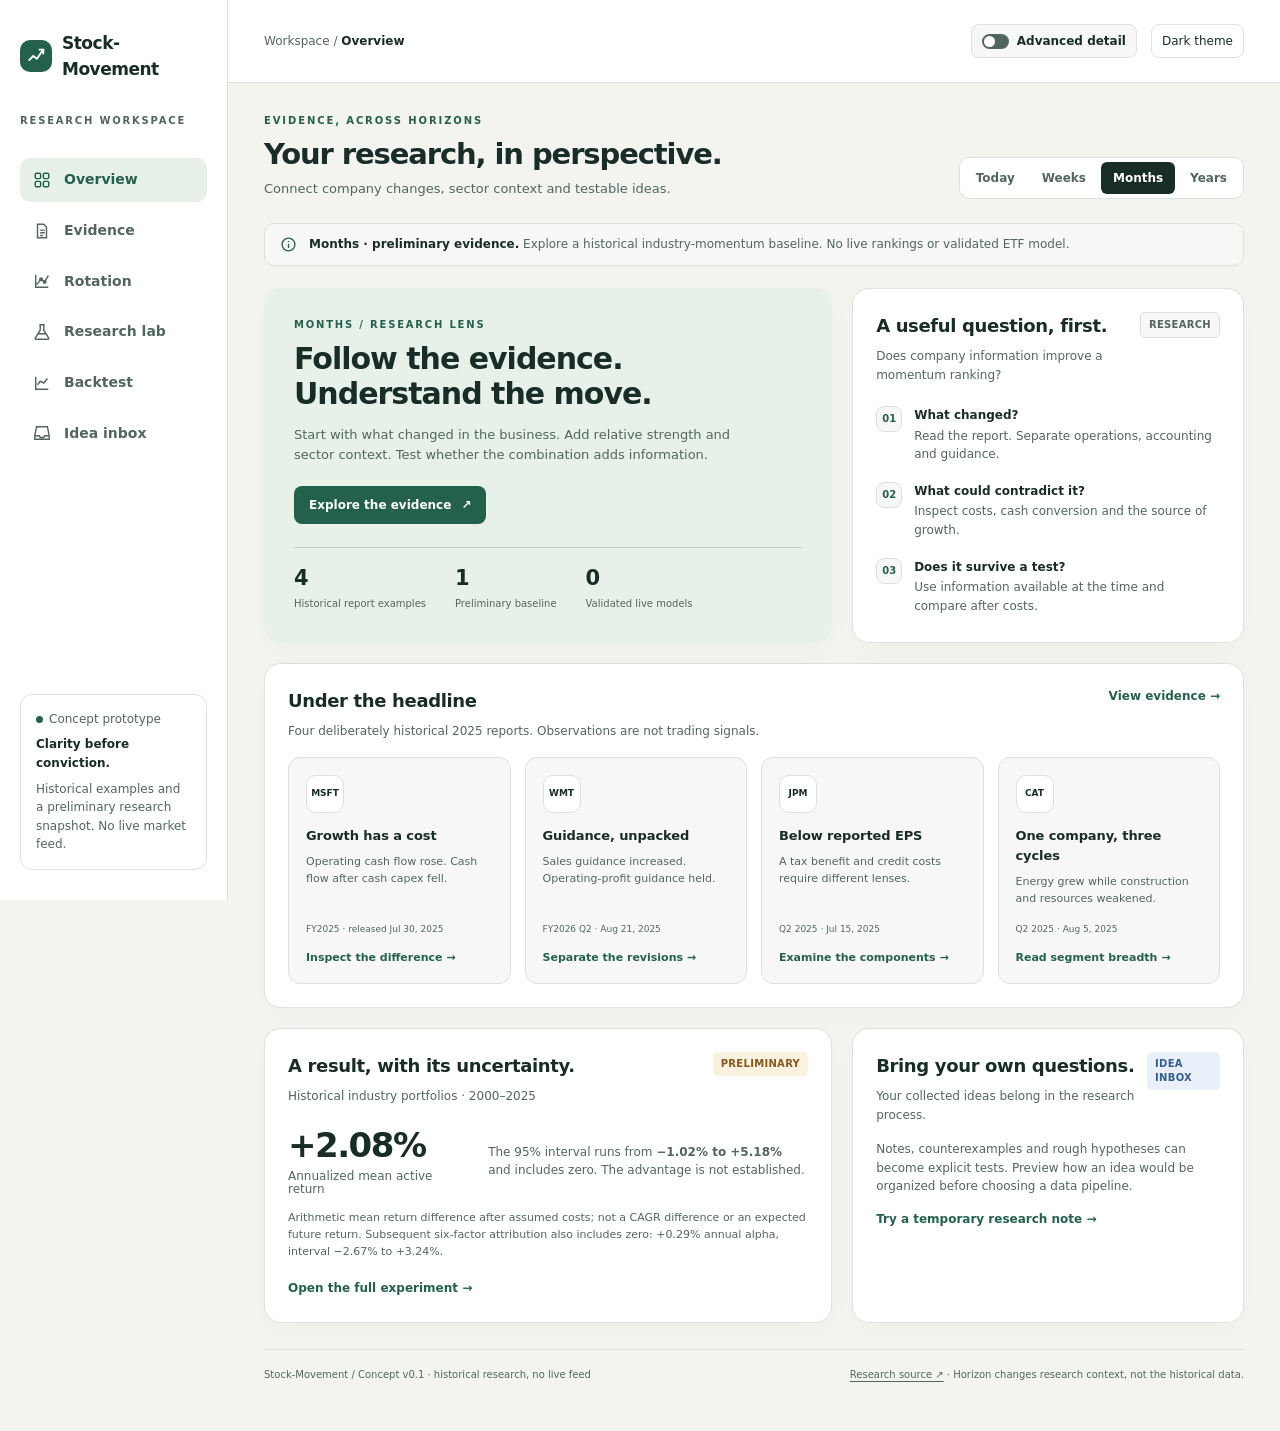
==== commit 5cc224de: "Add refined monthly backtest workbench with reproducible charts" ====
--- a/research/ui/index.html
+++ b/research/ui/index.html
@@ -18,6 +18,131 @@
 .paper-filters{display:grid;grid-template-columns:minmax(0,1.6fr) repeat(2,minmax(0,1fr));gap:14px;margin-bottom:15px}.paper-filters input{width:100%;border:1px solid var(--line);border-radius:8px;background:var(--panel);padding:10px 12px}.paper-filters input:focus-visible{outline:3px solid var(--blue);outline-offset:3px}.papers-layout{display:grid;grid-template-columns:minmax(240px,.85fr) minmax(0,1.4fr);gap:20px}.paper-list{max-height:630px;overflow-y:auto;display:grid;gap:8px;align-content:start;padding:4px}.paper-item{display:block;width:100%;text-align:left;padding:15px;background:var(--panel);border:1px solid var(--line);border-radius:10px}.paper-item[aria-pressed="true"]{background:var(--green-soft);border-color:var(--green)}.paper-item strong{display:block;font-size:12px;line-height:1.5;margin:5px 0}.paper-item span{font-size:10px;color:var(--muted)}.paper-detail{align-self:start;min-width:0}.paper-detail h3{margin-top:21px}.paper-detail p{font-size:13px}.paper-empty{padding:30px;text-align:center;border:1px dashed var(--line);border-radius:12px;color:var(--muted)}.paper-toolbar{display:flex;gap:12px;align-items:center;justify-content:space-between;margin-bottom:17px}.paper-toolbar p{margin:0;font-size:12px;color:var(--muted)}
 @media(max-width:1100px){.papers-layout{grid-template-columns:minmax(0,1fr)}.paper-list{max-height:340px}}
 @media(max-width:700px){.paper-filters{grid-template-columns:minmax(0,1fr)}.paper-toolbar{align-items:flex-start}.paper-detail .pill-row{gap:5px}}
+/* BEGIN BACKTEST CSS */
+.backtest-workbench {
+  --backtest-bg: var(--bg, #f3f4f0);
+  --backtest-panel: var(--panel, #fff);
+  --backtest-subtle: var(--panel-alt, var(--subtle, #f7f8f5));
+  --backtest-text: var(--text, #182c28);
+  --backtest-muted: var(--muted, #52665f);
+  --backtest-line: var(--line, #dbe2dc);
+  --backtest-green: var(--green, #24614c);
+  --backtest-green-soft: var(--green-soft, #e7f1e9);
+  --backtest-blue: var(--blue, #355d8c);
+  --backtest-amber: var(--amber, #88571d);
+  --backtest-amber-soft: var(--amber-soft, #fbf1df);
+  --backtest-red: var(--red, #a8463f);
+  --backtest-radius: var(--radius, 17px);
+  --backtest-shadow: var(--shadow, 0 8px 28px #233e2c06);
+}
+
+.backtest-workbench { max-width: 1450px; margin: 0 auto; padding: 0; color: var(--backtest-text); background: var(--backtest-bg); font: 14px/1.55 Inter, ui-sans-serif, system-ui, -apple-system, "Segoe UI", sans-serif; }
+.backtest-workbench *, .backtest-workbench *::before, .backtest-workbench *::after { box-sizing: border-box; }
+.backtest-workbench h1, .backtest-workbench h2, .backtest-workbench h3, .backtest-workbench p { margin-top: 0; }
+.backtest-workbench h1 { margin-bottom: 8px; font-size: clamp(24px, 3vw, 31px); line-height: 1.2; letter-spacing: -1px; font-weight: 650; }
+.backtest-workbench h2 { margin-bottom: 6px; font-size: 18px; letter-spacing: -.35px; font-weight: 650; }
+.backtest-workbench h3 { margin-bottom: 3px; font-size: 14px; font-weight: 700; }
+.backtest-workbench button, .backtest-workbench input, .backtest-workbench select { font: inherit; color: inherit; }
+.backtest-workbench button, .backtest-workbench input, .backtest-workbench select { touch-action: manipulation; }
+.backtest-workbench button:focus-visible, .backtest-workbench input:focus-visible, .backtest-workbench select:focus-visible, .backtest-workbench summary:focus-visible { outline: 3px solid var(--backtest-blue); outline-offset: 3px; }
+.backtest-header, .backtest-result-heading, .backtest-card-heading { display: flex; align-items: flex-start; justify-content: space-between; gap: 18px; }
+.backtest-header { margin-bottom: 20px; align-items: center; }
+.backtest-lede, .backtest-card-heading p, .backtest-footer, .backtest-field small { margin-bottom: 0; color: var(--backtest-muted); font-size: 13px; }
+.backtest-eyebrow { margin-bottom: 7px; color: var(--backtest-green); font-size: 10px; font-weight: 800; letter-spacing: 1.8px; text-transform: uppercase; }
+.backtest-badge, .backtest-status-chip { display: inline-flex; align-items: center; border-radius: 999px; padding: 5px 9px; color: var(--backtest-green); background: var(--backtest-green-soft); font-size: 10px; font-weight: 800; letter-spacing: .8px; text-transform: uppercase; white-space: nowrap; }
+.backtest-badge-muted { color: var(--backtest-muted); background: var(--backtest-subtle); }
+.backtest-caveat { display: flex; gap: 10px; align-items: flex-start; margin-bottom: 20px; padding: 11px 14px; border: 1px solid var(--backtest-line); border-radius: 11px; color: var(--backtest-muted); background: var(--backtest-subtle); font-size: 12px; }
+.backtest-caveat strong { color: var(--backtest-text); white-space: nowrap; }
+.backtest-card { min-width: 0; border: 1px solid var(--backtest-line); border-radius: var(--backtest-radius); background: var(--backtest-panel); box-shadow: var(--backtest-shadow); }
+.backtest-controls { padding: 20px; margin-bottom: 30px; }
+.backtest-form { display: grid; grid-template-columns: repeat(4, minmax(0, 1fr)); gap: 15px; margin-top: 20px; }
+.backtest-field { min-width: 0; display: grid; gap: 5px; }
+.backtest-field label { color: var(--backtest-muted); font-size: 11px; font-weight: 750; }
+.backtest-field small { display: block; font-size: 11px; line-height: 1.35; }
+.backtest-field input, .backtest-field select { width: 100%; min-height: 38px; border: 1px solid var(--backtest-line); border-radius: 8px; padding: 8px 9px; background: var(--backtest-subtle); }
+.backtest-actions { display: flex; align-items: flex-end; flex-wrap: wrap; grid-column: 1 / -1; gap: 9px; padding-top: 2px; }
+.backtest-button { border: 1px solid var(--backtest-green); border-radius: 8px; padding: 9px 13px; color: var(--backtest-panel); background: var(--backtest-green); font-size: 12px; font-weight: 750; }
+.backtest-button-secondary { border-color: var(--backtest-line); color: var(--backtest-text); background: var(--backtest-subtle); }
+.backtest-button:disabled { opacity: .55; cursor: not-allowed; }
+.backtest-status { min-height: 22px; margin: 15px 0 0; color: var(--backtest-muted); font-size: 12px; }
+.backtest-status[data-kind="success"] { color: var(--backtest-green); }
+.backtest-status[data-kind="stale"] { color: var(--backtest-amber); }
+.backtest-error { margin: 8px 0 0; padding: 9px 11px; border: 1px solid color-mix(in srgb, var(--backtest-red) 35%, var(--backtest-line)); border-radius: 8px; color: var(--backtest-red); background: color-mix(in srgb, var(--backtest-red) 6%, var(--backtest-panel)); font-size: 12px; }
+.backtest-advanced { margin-top: 15px; border-top: 1px solid var(--backtest-line); padding-top: 13px; color: var(--backtest-muted); font-size: 12px; }
+.backtest-advanced summary { color: var(--backtest-text); cursor: pointer; font-weight: 700; }
+.backtest-advanced p { max-width: 850px; margin: 9px 0 0; }
+.backtest-results[data-stale="true"] .backtest-result-heading { opacity: .72; }
+.backtest-result-heading { align-items: center; margin-bottom: 15px; }
+.backtest-applied { margin: 7px 0 0; color: var(--backtest-muted); font-size: 12px; }
+.backtest-metrics { display: grid; grid-template-columns: repeat(5, minmax(0, 1fr)); gap: 9px; margin-bottom: 18px; }
+.backtest-metric { min-width: 0; padding: 12px; border: 1px solid var(--backtest-line); border-radius: 11px; background: var(--backtest-panel); }
+.backtest-metric span, .backtest-metric small { display: block; color: var(--backtest-muted); font-size: 10px; }
+.backtest-metric strong { display: block; margin: 4px 0; overflow-wrap: anywhere; font-size: 17px; letter-spacing: -.35px; }
+.backtest-metric-muted { background: var(--backtest-subtle); }
+.backtest-chart-grid { display: grid; grid-template-columns: minmax(0, 1fr); gap: 15px; }
+.backtest-chart-card { padding: 15px; }
+.backtest-chart { display: block; width: 100%; height: auto; min-height: 0; margin-top: 12px; overflow: visible; }
+.backtest-chart text { fill: var(--backtest-muted); font: 11px Inter, ui-sans-serif, system-ui, sans-serif; }
+.backtest-chart .chart-gridline { stroke: var(--backtest-line); stroke-width: 1; }
+.backtest-chart .chart-axis { stroke: var(--backtest-muted); stroke-width: 1; }
+.backtest-chart .strategy-line { fill: none; stroke: var(--backtest-green); stroke-width: 2.5; stroke-linecap: round; stroke-linejoin: round; }
+.backtest-chart .benchmark-line { fill: none; stroke: var(--backtest-blue); stroke-width: 2; stroke-linecap: round; stroke-linejoin: round; stroke-dasharray: 5 4; }
+.backtest-chart .observation-dot { stroke: var(--backtest-panel); stroke-width: 2; }
+.backtest-chart .strategy-dot { fill: var(--backtest-green); }
+.backtest-chart .benchmark-dot { fill: var(--backtest-blue); }
+.backtest-chart .empty-note { fill: var(--backtest-muted); font-size: 12px; }
+.backtest-legend { display: inline-flex; align-items: center; gap: 6px; color: var(--backtest-muted); font-size: 10px; white-space: nowrap; }
+.backtest-legend i { display: inline-block; width: 16px; height: 2px; margin-left: 5px; background: var(--backtest-green); }
+.backtest-legend .benchmark-key { background: var(--backtest-blue); }
+.backtest-observation-card, .backtest-history-card { margin-top: 15px; padding: 15px; }
+.backtest-observation-range { display: flex; flex: 0 1 310px; align-items: center; gap: 9px; color: var(--backtest-muted); font-size: 11px; white-space: nowrap; }
+.backtest-observation-range input { min-width: 110px; width: 100%; accent-color: var(--backtest-green); }
+.backtest-observation-details { margin-top: 13px; min-height: 75px; border-radius: 10px; padding: 12px; background: var(--backtest-subtle); }
+.backtest-observation-details p { margin-bottom: 0; color: var(--backtest-muted); font-size: 12px; }
+.backtest-detail-grid { display: grid; grid-template-columns: repeat(5, minmax(0, 1fr)); gap: 9px; }
+.backtest-detail-grid div { min-width: 0; }
+.backtest-detail-grid span { display: block; color: var(--backtest-muted); font-size: 10px; }
+.backtest-detail-grid strong { display: block; margin-top: 2px; overflow-wrap: anywhere; font-size: 13px; }
+.backtest-holdings { margin: 11px 0 0; color: var(--backtest-muted); font-size: 12px; }
+.backtest-holdings strong { color: var(--backtest-text); }
+.backtest-history { display: grid; gap: 6px; margin: 13px 0 0; padding-left: 21px; color: var(--backtest-muted); font-size: 12px; }
+.backtest-history li { padding-left: 3px; }
+.backtest-history strong { color: var(--backtest-text); }
+.backtest-footer { display: grid; gap: 5px; margin-top: 22px; padding-top: 16px; border-top: 1px solid var(--backtest-line); }
+.backtest-footer p { margin: 0; }
+.backtest-footer code { border-radius: 4px; padding: 1px 4px; background: var(--backtest-subtle); font-size: 11px; }
+
+@media (max-width: 1050px) {
+  .backtest-metrics { grid-template-columns: repeat(5, minmax(0, 1fr)); }
+  .backtest-form { grid-template-columns: repeat(3, minmax(0, 1fr)); }
+}
+@media (max-width: 700px) {
+  .backtest-workbench { padding: 0; }
+  .backtest-header, .backtest-result-heading, .backtest-card-heading { align-items: flex-start; flex-direction: column; gap: 9px; }
+  .backtest-form, .backtest-chart-grid { grid-template-columns: 1fr; }
+  .backtest-metrics { grid-template-columns: repeat(2, minmax(0, 1fr)); }
+  .backtest-legend { white-space: normal; }
+  .backtest-observation-range { width: 100%; max-width: none; }
+  .backtest-detail-grid { grid-template-columns: repeat(2, minmax(0, 1fr)); }
+}
+@media (max-width: 350px) {
+  .backtest-workbench { padding-right: 0; padding-left: 0; }
+  .backtest-controls, .backtest-chart-card, .backtest-observation-card, .backtest-history-card { padding: 13px; }
+  .backtest-metrics { grid-template-columns: 1fr; }
+  .backtest-caveat { display: block; }
+  .backtest-caveat strong { display: block; margin-bottom: 4px; }
+}
+
+.backtest-footer { min-width: 0; overflow-wrap: anywhere; }
+.backtest-observation-range { flex-basis: auto; }
+.backtest-workbench #backtest-title { font-size: 23px; }
+.backtest-results[data-stale="true"] .backtest-chart-grid { opacity: .6; }
+.backtest-workbench .backtest-button { color: var(--backtest-panel); }
+.backtest-workbench .backtest-button-secondary { color: var(--backtest-text); }
+.backtest-field { align-content: start; }
+.backtest-form { grid-template-columns: repeat(3, minmax(0, 1fr)); }
+@media (max-width: 700px) { .backtest-form { grid-template-columns: minmax(0, 1fr); } }
+/* END BACKTEST CSS */
 </style>
 </head>
 <body data-theme="light">
@@ -31,6 +156,7 @@
 <button id="nav-evidence" data-view="evidence" aria-controls="view-evidence"><svg aria-hidden="true" viewBox="0 0 20 20"><path d="M5 2.5h7l3 3v12H5z"/><path d="M8 9h5M8 12h5M8 15h3"/></svg>Evidence</button>
 <button id="nav-rotation" data-view="rotation" aria-controls="view-rotation"><svg aria-hidden="true" viewBox="0 0 20 20"><path d="M3 3v14h14M4 14l5-6 4 3 4-7"/><circle cx="9" cy="8" r="1.4"/><circle cx="13" cy="11" r="1.4"/></svg>Rotation</button>
 <button id="nav-lab" data-view="lab" aria-controls="view-lab"><svg aria-hidden="true" viewBox="0 0 20 20"><path d="M7 2h6M8 2v6l-5 8a1 1 0 0 0 1 2h12a1 1 0 0 0 1-2l-5-8V2M6 12h8"/></svg>Research lab</button>
+<button id="nav-backtest" data-view="backtest" aria-controls="view-backtest"><svg aria-hidden="true" viewBox="0 0 20 20"><path d="M3 3v14h14M5 12l3-4 4 2 4-5"/></svg>Backtest</button>
 <button id="nav-inbox" data-view="inbox" aria-controls="view-inbox"><svg aria-hidden="true" viewBox="0 0 20 20"><path d="M4 3h12l2 10v4H2v-4zM2 13h5l1 2h4l1-2h5"/></svg>Idea inbox</button>
 </nav>
 <div class="side-foot"><span class="dot"></span>Concept prototype<strong>Clarity before conviction.</strong>Historical examples and a preliminary research snapshot. No live market feed.</div>
@@ -194,6 +320,139 @@
 </div>
 </section>
 
+<!-- BEGIN BACKTEST VIEW -->
+<section id="view-backtest" class="view backtest-workbench" aria-labelledby="backtest-title" tabindex="-1" hidden>
+    <header class="backtest-header">
+      <div>
+        <p class="backtest-eyebrow">Research lab · monthly data</p>
+        <h2 id="backtest-title">Industry momentum backtest</h2>
+        <p class="backtest-lede">Run a transparent allocation test on real monthly, value-weighted industry portfolio total returns.</p>
+      </div>
+      <span class="backtest-badge">Historical proxy</span>
+    </header>
+
+    <section class="backtest-caveat" aria-label="Data boundary">
+      <strong>Scope</strong>
+      <span>This workbench uses monthly industry portfolios. It does not use stock prices, ETF prices, or intraday observations, and a historical result is not a live signal.</span>
+    </section>
+
+    <section class="backtest-card backtest-controls" aria-labelledby="backtest-controls-title">
+      <div class="backtest-card-heading">
+        <div>
+        <h2 id="backtest-controls-title">Set up your test</h2>
+          <p>Change the parameters, then run explicitly. Editing a control marks the current result as stale.</p>
+        </div>
+        <span id="backtest-data-status" class="backtest-status-chip">Waiting for data</span>
+      </div>
+      <form id="backtest-form" class="backtest-form" novalidate>
+        <div class="backtest-field">
+          <label for="backtest-start">Start month</label>
+          <input id="backtest-start" name="start" type="month" required>
+        </div>
+        <div class="backtest-field">
+          <label for="backtest-end">End month</label>
+          <input id="backtest-end" name="end" type="month" required>
+        </div>
+        <div class="backtest-field">
+          <label for="backtest-lookback">Formation months</label>
+          <input id="backtest-lookback" name="lookback" required type="number" min="1" max="60" step="1" value="11" inputmode="numeric">
+          <small>Monthly observations used to rank industries.</small>
+        </div>
+        <div class="backtest-field">
+          <label for="backtest-skip">Skipped recent months</label>
+          <input id="backtest-skip" name="skip" required type="number" min="0" max="12" step="1" value="1" inputmode="numeric">
+          <small>Months between the signal window and holding month.</small>
+        </div>
+        <div class="backtest-field">
+          <label for="backtest-top-k">Top industries</label>
+          <input id="backtest-top-k" name="topK" required type="number" min="1" max="12" step="1" value="3" inputmode="numeric">
+        </div>
+        <div class="backtest-field">
+          <label for="backtest-cost-bps">Cost (basis points)</label>
+          <input id="backtest-cost-bps" name="costBps" required type="number" min="0" max="100" step="any" value="10" inputmode="numeric">
+          <small>10 bp = $1 per $1,000 traded. Includes entry and exit; proportional cost approximation.</small>
+        </div>
+        <div class="backtest-actions">
+          <button id="backtest-run" class="backtest-button" type="submit">Run backtest</button>
+          <button id="backtest-baseline" class="backtest-button backtest-button-secondary" type="button">Restore baseline</button>
+          <button id="backtest-export" class="backtest-button backtest-button-secondary" type="button" disabled>Export result JSON</button>
+        </div>
+      </form>
+      <details class="backtest-advanced-controls" data-advanced hidden>
+        <summary>Advanced controls</summary>
+        <div class="backtest-form backtest-form-advanced">
+          <div class="backtest-field">
+            <label for="backtest-capital">Initial capital</label>
+            <input id="backtest-capital" name="initialCapital" required type="number" min="0.01" max="1000000000000" step="any" value="10000" inputmode="decimal">
+          </div>
+          <div class="backtest-field">
+            <label for="backtest-frequency">Rebalance frequency</label>
+            <select id="backtest-frequency" name="rebalanceEvery">
+              <option value="1">Every month</option>
+              <option value="3">Every 3 months</option>
+            </select>
+          </div>
+        </div>
+      </details>
+      <p id="backtest-status" class="backtest-status" role="status" aria-live="polite">Load the embedded monthly industry dataset to begin.</p>
+      <p id="backtest-error" class="backtest-error" role="alert" hidden></p>
+      <details class="backtest-advanced" data-advanced hidden>
+        <summary>Advanced interpretation</summary>
+        <p>Momentum ranks each holding month from the supplied monthly total-return observations. Cost is a proportional haircut on allocation change under the engine's frozen convention. The comparison portfolio is equally weighted across the same industry universe.</p>
+      </details>
+    </section>
+
+    <section id="backtest-results" class="backtest-results" aria-live="polite" data-stale="true">
+      <div class="backtest-result-heading">
+        <div>
+          <p class="backtest-eyebrow">Run output</p>
+          <h2>Performance and holdings</h2>
+          <p id="backtest-applied" class="backtest-applied">No run applied yet.</p>
+        </div>
+        <span id="backtest-result-state" class="backtest-badge backtest-badge-muted">No run yet</span>
+      </div>
+
+      <div id="backtest-metrics" class="backtest-metrics" aria-label="Backtest metrics">
+        <div class="backtest-metric"><span>CAGR</span><strong data-metric="strategy.cagr">—</strong><small>Strategy</small></div>
+        <div class="backtest-metric"><span>Annual volatility</span><strong data-metric="strategy.volatility">—</strong><small>Strategy</small></div>
+        <div class="backtest-metric"><span>Month-end drawdown</span><strong data-metric="strategy.maxDrawdown">—</strong><small>Strategy</small></div>
+        <div class="backtest-metric"><span>Final wealth</span><strong data-metric="strategy.finalWealth">—</strong><small>Strategy</small></div>
+        <div class="backtest-metric"><span>Traded per year</span><strong data-metric="strategy.turnover">—</strong><small>Strategy · annualized</small></div>
+        <div class="backtest-metric backtest-metric-muted"><span>CAGR</span><strong data-metric="benchmark.cagr">—</strong><small>Benchmark</small></div>
+        <div class="backtest-metric backtest-metric-muted"><span>Annual volatility</span><strong data-metric="benchmark.volatility">—</strong><small>Benchmark</small></div>
+        <div class="backtest-metric backtest-metric-muted"><span>Month-end drawdown</span><strong data-metric="benchmark.maxDrawdown">—</strong><small>Benchmark</small></div>
+        <div class="backtest-metric backtest-metric-muted"><span>Final wealth</span><strong data-metric="benchmark.finalWealth">—</strong><small>Benchmark</small></div>
+        <div class="backtest-metric backtest-metric-muted"><span>Traded per year</span><strong data-metric="benchmark.turnover">—</strong><small>Benchmark · annualized</small></div>
+      </div>
+
+      <div class="backtest-chart-grid">
+        <article class="backtest-card backtest-chart-card">
+          <div class="backtest-card-heading"><div><h3>Portfolio value (USD)</h3><p>Initial capital, followed by month-end values after costs. Benchmark: equal weight across all 12 industries.</p></div><span class="backtest-legend"><i class="strategy-key"></i> Strategy <i class="benchmark-key"></i> Benchmark</span></div>
+          <svg id="backtest-wealth-chart" class="backtest-chart" role="img" aria-label="Wealth chart"></svg>
+        </article>
+        <article class="backtest-card backtest-chart-card">
+          <div class="backtest-card-heading"><div><h3>Month-end drawdown</h3><p>Distance from each series' prior high water mark.</p></div><span class="backtest-legend"><i class="strategy-key"></i> Strategy <i class="benchmark-key"></i> Benchmark</span></div>
+          <svg id="backtest-drawdown-chart" class="backtest-chart" role="img" aria-label="Drawdown chart"></svg>
+        </article>
+      </div>
+
+      <article class="backtest-card backtest-observation-card">
+        <div class="backtest-card-heading"><div><h3>Inspect one month</h3><p id="backtest-observation-count">Run a backtest to enable observation selection.</p></div><label class="backtest-observation-range" for="backtest-observation">Observation <input id="backtest-observation" type="range" min="0" max="0" value="0" step="1" disabled></label></div>
+        <div id="backtest-observation-details" class="backtest-observation-details"><p>No returned observations yet.</p></div>
+      </article>
+
+      <article class="backtest-card backtest-history-card">
+        <div class="backtest-card-heading"><div><h3>Session run history</h3><p>Successful runs remain visible only in this page session, so parameter changes stay auditable. Choosing the best historical run can overfit; keep track of every completed test.</p></div><span id="backtest-run-count" class="backtest-status-chip">0 runs completed</span></div>
+        <ol id="backtest-history" class="backtest-history"><li>No runs yet.</li></ol>
+      </article>
+    </section>
+
+    <footer class="backtest-footer">
+      <p id="backtest-source"><strong>Source:</strong> Kenneth French Data Library, monthly value-weighted industry portfolio total returns. The dataset title, source link and fingerprint appear here when available.</p>
+      <p id="backtest-caveat">Historical reconstructed industry portfolios do not establish investability, execution quality, future performance, or a recommendation.</p>
+    </footer>
+</section>
+<!-- END BACKTEST VIEW -->
 <section id="view-inbox" class="view" aria-label="Idea inbox" tabindex="-1" hidden>
 <div class="view-head"><div><h2>Messy ideas welcome.</h2><p>Try how a raw note could become a research question.</p></div><span class="badge blue">MEMORY ONLY</span></div>
 <div class="two-col">
@@ -722,8 +981,8 @@
 <script>
 "use strict";
 const $ = (id) => document.getElementById(id);
-const labels = {overview:"Overview",evidence:"Evidence",rotation:"Rotation",lab:"Research lab",inbox:"Idea inbox"};
-const titles = {overview:["Your research, in perspective.","Connect company changes, sector context and testable ideas."],evidence:["The business behind the move.","Source the facts. Preserve competing interpretations."],rotation:["A wider view of market leadership.","An illustrative map for sector context, with transparent definitions."],lab:["Test the idea. Inspect the uncertainty.","Historical evidence with assumptions kept close to the result."],inbox:["Turn observations into questions.","A private, temporary space to explore your research intake."]};
+const labels = {overview:"Overview",evidence:"Evidence",rotation:"Rotation",lab:"Research lab",backtest:"Backtest",inbox:"Idea inbox"};
+const titles = {overview:["Your research, in perspective.","Connect company changes, sector context and testable ideas."],evidence:["The business behind the move.","Source the facts. Preserve competing interpretations."],rotation:["A wider view of market leadership.","An illustrative map for sector context, with transparent definitions."],lab:["Test the idea. Inspect the uncertainty.","Historical evidence with assumptions kept close to the result."],backtest:["Explore a rule. See what changes.","A focused monthly backtest, with every assumption in view."],inbox:["Turn observations into questions.","A private, temporary space to explore your research intake."]};
 const horizons = {
 today:{label:"Today",status:"Intraday models unavailable.",notice:"Timestamped prices, spreads and exact report availability are not loaded. No current trading signal is shown.",title:"First, establish<br>what was knowable.",description:"Intraday research needs precise timing, liquidity and executable prices. The report examples below help define inputs; they do not predict today’s move.",question:"Does information add value after its release and the initial reaction?"},
 weeks:{label:"Weeks",status:"Hypotheses, not validated forecasts.",notice:"Explore earnings and guidance changes. Consensus and event-return tests are not loaded.",title:"A change in the business.<br>A question for the market.",description:"Compare guidance, cash conversion and operating breadth. Form a test that begins only after the information and reaction window are available.",question:"Do guidance changes add information beyond the initial price reaction?"},
@@ -808,7 +1067,241 @@
 $("paper-search").addEventListener("input",filterPapers);$("paper-horizon").addEventListener("change",filterPapers);$("paper-family").addEventListener("change",filterPapers);
 $("paper-reset").addEventListener("click",()=>{$("paper-search").value="";$("paper-horizon").value="all";$("paper-family").value="all";filterPapers();});
 filterPapers();
+if(Object.hasOwn(labels,location.hash.slice(1)))showView(location.hash.slice(1),false);
+window.addEventListener("hashchange",()=>{if(Object.hasOwn(labels,location.hash.slice(1)))showView(location.hash.slice(1));});
 
 </script>
+<script type="application/json" id="backtest-data">
+{"meta":{"id":"french-12-industry-202607-1994-2025","title":"12 historical industry research portfolios","frequency":"monthly","returnUnits":"decimal total returns","sourceUrl":"https://mba.tuck.dartmouth.edu/pages/faculty/ken.french/ftp/12_Industry_Portfolios_CSV.zip","sourceSha256":"c7316c6ae07bc2028632b57ad757dfef8303a62a6956946d7aabe926aadfdeb4","retrievedAtUtc":"2026-09-20T22:44:28.892392+00:00","sourceHeader":"This file was created using the 202607 CRSP database.\r\nIt contains value- and equal-weighted returns for 12 industry portfolios.\r\n\r\nThe portfolios are constructed at the end of June.\r\n\r\nThe annual returns are from January to December.\r\n\r\nMissing data are indicated by -99.99 or -999.","defaultStart":"2000-01","defaultEnd":"2025-12","dataStart":"1994-01","dataEnd":"2025-12","warmupNote":"1994–1999 retained for formation history; default evaluation is 2000–2025.","limitations":"Reconstructed value-weighted industry portfolios, not stock/ETF prices or modern fixed sectors. No live or intraday data. Historical data can be revised."},"series":[{"id":"NoDur","label":"Consumer nondurables"},{"id":"Durbl","label":"Consumer durables"},{"id":"Manuf","label":"Manufacturing"},{"id":"Enrgy","label":"Energy"},{"id":"Chems","label":"Chemicals"},{"id":"BusEq","label":"Business equipment"},{"id":"Telcm","label":"Telecommunications"},{"id":"Utils","label":"Utilities"},{"id":"Shops","label":"Shops"},{"id":"Hlth","label":"Healthcare"},{"id":"Money","label":"Finance"},{"id":"Other","label":"Other"}],"rows":[{"month":"1994-01","returns":[-0.0040999999999999995,0.0717,0.0412,0.048799999999999996,0.066,0.0464,0.0217,-0.012,0.011000000000000001,0.0174,0.041100000000000005,0.0492]},{"month":"1994-02","returns":[-0.0127,-0.0443,-0.0064,-0.0296,-0.0075,0.0175,-0.055,-0.049800000000000004,0.018799999999999997,-0.0542,-0.0403,-0.0342]},{"month":"1994-03","returns":[-0.0404,-0.06480000000000001,-0.0443,-0.0358,-0.0434,-0.038,-0.0361,-0.0394,-0.0484,-0.0675,-0.032400000000000005,-0.0666]},{"month":"1994-04","returns":[0.0123,-0.0059,-0.0139,0.04190000000000001,0.034300000000000004,-0.015,0.0159,0.0213,0.0021,0.0225,0.025099999999999997,-0.0132]},{"month":"1994-05","returns":[-0.013500000000000002,-0.0264,0.0194,0.009399999999999999,0.0227,0.0209,0.0163,-0.0536,-0.0181,0.0431,0.0436,-0.0015]},{"month":"1994-06","returns":[-0.019,-0.0342,-0.0232,-0.027000000000000003,-0.032400000000000005,-0.0513,0.0062,-0.0315,-0.0263,-0.0342,-0.0258,-0.0273]},{"month":"1994-07","returns":[0.0292,0.0348,0.048499999999999995,0.0325,0.0398,0.0379,0.031,0.0519,0.009399999999999999,0.011000000000000001,0.0281,0.0241]},{"month":"1994-08","returns":[0.0605,-0.0004,0.0385,-0.001,0.0678,0.0922,0.0102,0.0066,0.0441,0.10869999999999999,0.0354,0.0334]},{"month":"1994-09","returns":[-0.0032,-0.0506,-0.0182,-0.021,-0.0128,-0.0039000000000000003,-0.0115,-0.0279,-0.0232,0.0171,-0.047599999999999996,-0.0282]},{"month":"1994-10","returns":[0.022000000000000002,-0.0174,0.0018,0.07400000000000001,0.014499999999999999,0.071,-0.0013,0.0159,0.013000000000000001,0.0091,0.0032,-0.0058]},{"month":"1994-11","returns":[-0.0167,-0.0507,-0.0525,-0.048600000000000004,-0.0554,-0.0209,-0.0542,0.0028000000000000004,-0.0342,0.0043,-0.0536,-0.0472]},{"month":"1994-12","returns":[0.013300000000000001,0.0388,0.0455,-0.009899999999999999,0.027200000000000002,0.024700000000000003,0.0086,0.0034999999999999996,-0.027000000000000003,0.005699999999999999,0.0134,0.0155]},{"month":"1995-01","returns":[0.0181,-0.0575,-0.0021,0.0037,-0.0087,-0.008,0.0416,0.0622,0.0159,0.060599999999999994,0.056299999999999996,0.0229]},{"month":"1995-02","returns":[0.0294,0.0512,0.0587,0.045,0.04769999999999999,0.0668,0.0151,0.008199999999999999,0.026600000000000002,0.0232,0.049100000000000005,0.0471]},{"month":"1995-03","returns":[0.0276,0.0143,0.0321,0.0528,0.0425,0.0458,0.0024,-0.0175,0.0362,0.0277,0.0118,0.036699999999999997]},{"month":"1995-04","returns":[0.019,0.0144,0.026600000000000002,0.0222,0.0362,0.08259999999999999,0.016200000000000003,0.023799999999999998,-0.0172,0.03,0.0179,0.0174]},{"month":"1995-05","returns":[0.0475,0.048,0.0313,0.0408,0.0338,0.029300000000000003,0.0091,0.0604,0.026699999999999998,0.0163,0.0622,0.0008]},{"month":"1995-06","returns":[0.0168,0.0075,0.026699999999999998,-0.030699999999999998,0.0075,0.09720000000000001,0.0387,-0.0046,0.049400000000000006,0.044800000000000006,0.0177,0.034300000000000004]},{"month":"1995-07","returns":[0.0115,0.0246,0.045899999999999996,0.0229,0.0123,0.0771,0.0507,-0.0037,0.035699999999999996,0.0547,0.042,0.061399999999999996]},{"month":"1995-08","returns":[0.0064,0.0079,-0.0029,-0.0158,-0.0003,0.0,0.0438,0.009899999999999999,-0.0271,0.0103,0.052000000000000005,0.0023]},{"month":"1995-09","returns":[0.0673,-0.0064,0.015,0.0129,0.0407,0.0126,0.0575,0.063,0.028900000000000002,0.0738,0.057699999999999994,0.0115]},{"month":"1995-10","returns":[0.0054,-0.049,-0.026699999999999998,-0.0026,-0.0259,0.0149,0.0015,0.0148,-0.0548,0.0103,-0.0192,-0.0218]},{"month":"1995-11","returns":[0.0452,0.055,0.064,0.0479,0.0646,-0.0046,0.0279,0.0158,0.061399999999999996,0.0493,0.0674,0.0436]},{"month":"1995-12","returns":[0.0151,0.030600000000000002,0.019,0.057999999999999996,0.0048,-0.0412,0.0412,0.051,-0.0084,0.058899999999999994,0.0124,0.0053]},{"month":"1996-01","returns":[0.026099999999999998,0.0347,0.0273,-0.0040999999999999995,0.047599999999999996,0.019799999999999998,0.022799999999999997,0.018600000000000002,-0.003,0.0605,0.0383,0.0259]},{"month":"1996-02","returns":[0.0322,0.0203,0.005600000000000001,0.0102,0.0173,0.0633,-0.023799999999999998,-0.026699999999999998,0.0441,-0.011200000000000002,0.0212,0.022799999999999997]},{"month":"1996-03","returns":[-0.0084,0.0434,0.0288,0.0501,0.0475,-0.0335,-0.020099999999999996,-0.0052,0.059699999999999996,0.0021,0.0102,0.0395]},{"month":"1996-04","returns":[0.0017000000000000001,0.036000000000000004,0.024900000000000002,0.0345,-0.0033,0.09699999999999999,0.0288,-0.026600000000000002,0.042699999999999995,-0.0060999999999999995,-0.0105,0.036699999999999997]},{"month":"1996-05","returns":[0.0655,0.022400000000000003,0.028900000000000002,0.0052,0.0078000000000000005,0.0388,-0.0002,0.0132,0.043899999999999995,0.0391,0.0143,0.0172]},{"month":"1996-06","returns":[0.032,-0.0483,-0.0033,0.0097,-0.0067,-0.0473,0.0055000000000000005,0.0527,-0.0171,-0.0025,0.0069,-0.0263]},{"month":"1996-07","returns":[-0.0405,-0.0454,-0.0446,-0.0463,-0.028300000000000002,-0.07400000000000001,-0.0849,-0.0581,-0.0762,-0.0626,-0.0245,-0.0855]},{"month":"1996-08","returns":[-0.008100000000000001,0.0301,0.0345,0.0294,0.024,0.0438,-0.0132,0.028900000000000002,0.060700000000000004,0.0431,0.0425,0.031200000000000002]},{"month":"1996-09","returns":[0.0375,0.0137,0.058899999999999994,0.0401,0.068,0.10710000000000001,0.016200000000000003,0.0068000000000000005,0.0368,0.0736,0.0583,0.0317]},{"month":"1996-10","returns":[0.0155,0.0322,0.0144,0.0596,0.0218,-0.0187,-0.0031,0.0361,-0.0229,-0.0085,0.0546,-0.0022]},{"month":"1996-11","returns":[0.0516,0.0604,0.061900000000000004,0.0554,0.057699999999999994,0.12,0.054900000000000004,0.026000000000000002,0.0311,0.0661,0.08380000000000001,0.0479]},{"month":"1996-12","returns":[0.005,-0.0226,0.001,0.0079,-0.0158,-0.0277,0.028999999999999998,0.0013,-0.034300000000000004,-0.0262,-0.016399999999999998,-0.0227]},{"month":"1997-01","returns":[0.0575,0.029900000000000003,0.0391,0.0435,0.049,0.0929,0.0229,0.0092,0.001,0.09570000000000001,0.06559999999999999,0.0443]},{"month":"1997-02","returns":[0.0415,0.0055000000000000005,0.0026,-0.0574,0.0173,-0.07400000000000001,0.025699999999999997,-0.005699999999999999,0.0316,0.009300000000000001,0.0393,-0.015600000000000001]},{"month":"1997-03","returns":[-0.0524,-0.0332,-0.038900000000000004,0.052300000000000006,-0.029900000000000003,-0.0564,-0.0783,-0.0279,-0.014499999999999999,-0.0748,-0.0653,-0.0368]},{"month":"1997-04","returns":[0.053099999999999994,0.0381,0.053200000000000004,0.0003,0.054900000000000004,0.0774,0.024900000000000002,-0.0139,0.021099999999999997,0.060700000000000004,0.0602,0.0226]},{"month":"1997-05","returns":[0.0593,0.063,0.08449999999999999,0.0732,0.0621,0.1015,0.06559999999999999,0.0363,0.0603,0.0701,0.0567,0.0725]},{"month":"1997-06","returns":[0.0358,0.0335,0.052000000000000005,0.0128,0.052199999999999996,0.0141,0.0346,0.031400000000000004,0.051,0.08869999999999999,0.06,0.027999999999999997]},{"month":"1997-07","returns":[0.0334,0.0746,0.0708,0.07429999999999999,0.0745,0.1605,0.0225,0.028300000000000002,0.078,0.021,0.1052,0.0536]},{"month":"1997-08","returns":[-0.0641,0.0123,-0.0471,0.0029,-0.0728,-0.013999999999999999,-0.0241,-0.0116,-0.0252,-0.061,-0.0562,-0.018600000000000002]},{"month":"1997-09","returns":[0.0554,0.0519,0.0387,0.0625,0.0208,0.0341,0.0965,0.0462,0.053,0.0661,0.0821,0.0742]},{"month":"1997-10","returns":[-0.0315,-0.0337,-0.0669,-0.0202,-0.035,-0.08259999999999999,0.0288,0.0089,-0.0197,0.0009,-0.021099999999999997,-0.05]},{"month":"1997-11","returns":[0.0646,-0.014199999999999999,0.0382,-0.0348,0.0528,0.014499999999999999,0.10679999999999999,0.0718,0.053099999999999994,0.0277,0.0354,0.0105]},{"month":"1997-12","returns":[0.0377,0.0363,-0.010700000000000001,-0.0146,0.0179,-0.0424,0.0416,0.0801,-0.0015,0.0352,0.0579,0.032400000000000005]},{"month":"1998-01","returns":[-0.0273,0.0049,0.0172,-0.056600000000000004,-0.0194,0.0529,0.0509,-0.0438,0.009000000000000001,0.056600000000000004,-0.0264,0.0017000000000000001]},{"month":"1998-02","returns":[0.0496,0.1229,0.0653,0.0679,0.08560000000000001,0.10300000000000001,0.0241,0.0264,0.1038,0.0553,0.0891,0.0616]},{"month":"1998-03","returns":[0.0588,0.061799999999999994,0.051500000000000004,0.048,0.0392,0.013000000000000001,0.1009,0.067,0.0679,0.0358,0.058899999999999994,0.0587]},{"month":"1998-04","returns":[-0.032400000000000005,0.018000000000000002,0.011200000000000002,0.0374,0.0147,0.052199999999999996,-0.0321,-0.024900000000000002,-0.0063,0.0191,0.0209,0.0171]},{"month":"1998-05","returns":[0.011000000000000001,0.061500000000000006,-0.0383,-0.042699999999999995,0.0097,-0.0705,-0.0182,-0.0109,0.0212,-0.025,-0.023,-0.0557]},{"month":"1998-06","returns":[0.0414,0.011200000000000002,-0.0116,-0.0124,0.0031,0.0877,0.029300000000000003,0.03,0.0526,0.062,0.037000000000000005,0.011699999999999999]},{"month":"1998-07","returns":[-0.0414,-0.0104,-0.048499999999999995,-0.0649,-0.0805,0.0055000000000000005,0.0384,-0.0541,-0.0292,-0.0026,-0.011699999999999999,-0.0369]},{"month":"1998-08","returns":[-0.131,-0.18960000000000002,-0.1564,-0.1039,-0.1082,-0.17679999999999998,-0.12359999999999999,0.0196,-0.142,-0.12369999999999999,-0.21969999999999998,-0.1949]},{"month":"1998-09","returns":[0.0126,0.008,0.0191,0.1295,-0.024700000000000003,0.1512,0.1027,0.0817,0.0148,0.1209,0.024300000000000002,0.0521]},{"month":"1998-10","returns":[0.1099,0.1063,0.11199999999999999,0.0116,0.11460000000000001,0.0625,0.0674,-0.0177,0.1069,0.0383,0.0909,0.056600000000000004]},{"month":"1998-11","returns":[0.0641,0.0524,0.0405,0.0060999999999999995,0.0213,0.11689999999999999,0.0366,0.013300000000000001,0.0946,0.061900000000000004,0.061900000000000004,0.0559]},{"month":"1998-12","returns":[0.0033,0.0374,0.0329,-0.0124,0.0002,0.1519,0.1439,0.0286,0.0922,0.049400000000000006,0.031200000000000002,0.0432]},{"month":"1999-01","returns":[-0.0347,0.049,0.0226,-0.049699999999999994,-0.0395,0.1512,0.0913,-0.0625,0.0218,0.0028000000000000004,0.0033,0.030299999999999997]},{"month":"1999-02","returns":[-0.039900000000000005,-0.045,-0.030899999999999997,-0.0326,0.0067,-0.1157,-0.028900000000000002,-0.0363,-0.0134,0.0017000000000000001,0.0063,-0.0209]},{"month":"1999-03","returns":[-0.0203,-0.0037,0.0455,0.1528,0.0575,0.08539999999999999,-0.0068000000000000005,-0.016399999999999998,0.027000000000000003,0.025099999999999997,0.0297,0.0048]},{"month":"1999-04","returns":[0.0391,0.0941,0.087,0.1577,0.1149,0.0226,0.0775,0.0735,0.0038,-0.0553,0.0635,0.078]},{"month":"1999-05","returns":[0.0137,-0.0447,-0.0291,-0.031,-0.0435,-0.0083,0.0066,0.0673,-0.0298,-0.0203,-0.0384,-0.04]},{"month":"1999-06","returns":[0.0026,0.009300000000000001,0.058499999999999996,-0.0148,0.009000000000000001,0.1159,0.0588,-0.0449,0.08070000000000001,0.0443,0.028300000000000002,0.0374]},{"month":"1999-07","returns":[-0.024399999999999998,-0.0603,-0.0149,0.016399999999999998,-0.0026,-0.0171,-0.0172,-0.0058,-0.05,-0.044000000000000004,-0.0575,-0.0672]},{"month":"1999-08","returns":[-0.045899999999999996,0.006,-0.0034999999999999996,0.0192,-0.0101,0.055,-0.0825,0.0058,-0.0596,0.037599999999999995,-0.0512,-0.0479]},{"month":"1999-09","returns":[-0.0691,-0.0837,-0.015600000000000001,-0.039599999999999996,-0.0751,-0.0003,0.04650000000000001,-0.042800000000000005,0.0127,-0.0707,-0.0558,-0.0127]},{"month":"1999-10","returns":[0.066,0.046,0.049400000000000006,-0.015700000000000002,0.0797,0.0301,0.083,0.0216,0.0321,0.1073,0.1402,0.0262]},{"month":"1999-11","returns":[-0.011000000000000001,-0.022000000000000002,-0.0151,0.0381,0.0052,0.1275,0.0461,-0.0736,0.0415,0.0152,-0.0365,0.019799999999999998]},{"month":"1999-12","returns":[-0.0264,0.0275,0.12050000000000001,0.0063,0.054000000000000006,0.2076,0.0453,-0.023700000000000002,0.0676,-0.0562,-0.0108,0.10300000000000001]},{"month":"2000-01","returns":[-0.0472,-0.013300000000000001,-0.0876,0.0128,-0.0837,-0.0528,-0.0385,0.0554,-0.1101,0.07629999999999999,-0.0449,-0.0513]},{"month":"2000-02","returns":[-0.06269999999999999,-0.08810000000000001,-0.0154,-0.055999999999999994,-0.10189999999999999,0.1794,-0.0369,-0.0707,-0.0395,-0.025099999999999997,-0.08800000000000001,-0.017]},{"month":"2000-03","returns":[0.07429999999999999,0.10890000000000001,0.1106,0.1192,-0.0388,0.042199999999999994,0.0827,0.058899999999999994,0.13390000000000002,-0.0003,0.16949999999999998,0.0521]},{"month":"2000-04","returns":[-0.0196,0.08689999999999999,0.018000000000000002,-0.0231,0.0019,-0.1052,-0.0833,0.0742,-0.044800000000000006,0.0504,-0.0369,-0.0033]},{"month":"2000-05","returns":[0.071,-0.1231,-0.0269,0.09390000000000001,0.0197,-0.10859999999999999,-0.09970000000000001,0.039599999999999996,-0.028300000000000002,0.037200000000000004,0.049699999999999994,-0.0202]},{"month":"2000-06","returns":[0.0218,-0.08990000000000001,-0.002,-0.050499999999999996,-0.051399999999999994,0.1261,0.039900000000000005,-0.046799999999999994,-0.022099999999999998,0.1099,-0.042800000000000005,0.0123]},{"month":"2000-07","returns":[0.0072,0.0473,-0.017,-0.0268,-0.0091,-0.0518,-0.0727,0.0387,-0.012199999999999999,-0.06509999999999999,0.0863,-0.0034999999999999996]},{"month":"2000-08","returns":[-0.0208,0.054400000000000004,0.09699999999999999,0.0875,0.0232,0.127,-0.0149,0.1166,-0.024,0.035,0.1011,0.0755]},{"month":"2000-09","returns":[0.0373,-0.0416,-0.0776,0.045599999999999995,-0.0078000000000000005,-0.1479,-0.044500000000000005,0.08800000000000001,0.026600000000000002,0.036699999999999997,0.0248,-0.0392]},{"month":"2000-10","returns":[0.0748,0.0255,0.0203,-0.0281,0.0641,-0.0747,-0.0017000000000000001,-0.0167,-0.0175,0.0206,-0.0053,-0.029300000000000003]},{"month":"2000-11","returns":[0.027000000000000003,-0.1114,-0.0518,-0.0252,0.0137,-0.2321,-0.1653,0.0296,-0.0104,0.0075,-0.0512,-0.0802]},{"month":"2000-12","returns":[0.054400000000000004,0.0008,0.066,0.075,0.0768,-0.0806,-0.042699999999999995,0.0647,0.0567,0.0349,0.098,-0.005699999999999999]},{"month":"2001-01","returns":[-0.0218,0.1305,0.015600000000000001,-0.034300000000000004,-0.059000000000000004,0.1623,0.155,-0.1023,0.0641,-0.0851,-0.0046,0.032400000000000005]},{"month":"2001-02","returns":[0.0014000000000000002,-0.0125,-0.048799999999999996,-0.0003,-0.0152,-0.2611,-0.10300000000000001,0.061799999999999994,-0.0533,-0.0054,-0.0507,-0.0246]},{"month":"2001-03","returns":[-0.0478,-0.0333,-0.058499999999999996,-0.001,-0.0646,-0.1389,-0.06,0.0105,-0.0287,-0.0859,-0.0332,-0.073]},{"month":"2001-04","returns":[0.0092,0.087,0.0968,0.1002,0.0313,0.18,0.0401,0.0541,0.055999999999999994,0.0425,0.040999999999999995,0.1093]},{"month":"2001-05","returns":[0.034,-0.015600000000000001,0.018600000000000002,0.001,0.0279,-0.0326,-0.0163,0.004699999999999999,0.0161,0.0277,0.036699999999999997,0.0366]},{"month":"2001-06","returns":[-0.0152,0.0379,-0.061900000000000004,-0.0746,-0.013000000000000001,0.013999999999999999,-0.0268,-0.061500000000000006,-0.0258,-0.0298,0.0069,-0.0177]},{"month":"2001-07","returns":[-0.0054,0.0326,0.004,-0.0223,0.0086,-0.0754,-0.0096,-0.0384,0.0455,0.022799999999999997,-0.0063,-0.0616]},{"month":"2001-08","returns":[0.0199,-0.1005,-0.0331,-0.035,0.005699999999999999,-0.1263,-0.0864,0.0053,-0.0692,-0.031,-0.0526,-0.0516]},{"month":"2001-09","returns":[-0.0352,-0.1727,-0.15960000000000002,-0.061799999999999994,-0.051100000000000007,-0.1905,-0.0235,-0.066,-0.0951,-0.0063,-0.0553,-0.1399]},{"month":"2001-10","returns":[0.0128,0.010700000000000001,0.0481,0.051399999999999994,0.0215,0.1574,-0.09570000000000001,0.0176,0.015700000000000002,0.0126,-0.015300000000000001,0.0070999999999999995]},{"month":"2001-11","returns":[0.0258,0.1501,0.0882,-0.0421,0.0767,0.1597,0.058499999999999996,-0.0143,0.0981,0.050199999999999995,0.0673,0.08410000000000001]},{"month":"2001-12","returns":[0.0189,-0.0084,0.0395,0.059699999999999996,-0.0016,-0.0068000000000000005,0.026000000000000002,0.0404,0.0434,-0.0282,0.0315,0.052199999999999996]},{"month":"2002-01","returns":[0.0087,0.0285,0.02,-0.0287,0.005699999999999999,-0.004699999999999999,-0.07150000000000001,-0.0433,0.026099999999999998,-0.0241,-0.011899999999999999,-0.0269]},{"month":"2002-02","returns":[0.0424,0.0327,0.045899999999999996,0.0556,0.038599999999999995,-0.1318,-0.0275,-0.0036,-0.0015,-0.0045000000000000005,-0.0111,0.02]},{"month":"2002-03","returns":[0.038,0.0689,0.0489,0.07690000000000001,0.05,0.0649,0.0036,0.10289999999999999,0.0209,0.0054,0.0629,0.0248]},{"month":"2002-04","returns":[0.0212,0.019299999999999998,-0.0103,-0.0455,-0.0256,-0.11900000000000001,-0.1276,-0.0042,-0.016200000000000003,-0.0755,-0.0102,-0.0762]},{"month":"2002-05","returns":[0.0127,-0.0043,-0.0084,-0.0074,0.010700000000000001,-0.0355,0.03,-0.0692,-0.0144,-0.022799999999999997,-0.0016,-0.0174]},{"month":"2002-06","returns":[-0.0605,-0.0816,-0.0369,0.0001,-0.013999999999999999,-0.122,-0.14400000000000002,-0.0581,-0.051,-0.0953,-0.047599999999999996,-0.0613]},{"month":"2002-07","returns":[-0.0663,-0.1192,-0.1011,-0.1183,-0.050499999999999996,-0.0968,-0.1167,-0.1219,-0.1143,-0.0276,-0.0703,-0.046]},{"month":"2002-08","returns":[0.0225,0.0062,-0.0276,0.0063,0.0174,-0.0095,0.002,0.034,0.0184,0.006500000000000001,0.0225,-0.0197]},{"month":"2002-09","returns":[-0.07730000000000001,-0.109,-0.09789999999999999,-0.0785,-0.0547,-0.16670000000000001,-0.09849999999999999,-0.10880000000000001,-0.0944,-0.058899999999999994,-0.1041,-0.1108]},{"month":"2002-10","returns":[0.0506,-0.0271,0.0403,0.031400000000000004,0.033,0.1945,0.2194,-0.0060999999999999995,0.0572,0.056799999999999996,0.0728,0.0384]},{"month":"2002-11","returns":[-0.0109,0.1199,0.08410000000000001,0.0302,0.0213,0.16329999999999997,0.11810000000000001,0.0158,0.019,0.0378,0.0322,0.0713]},{"month":"2002-12","returns":[-0.0023,-0.0652,-0.050300000000000004,0.0084,-0.013600000000000001,-0.12960000000000002,-0.0951,0.0383,-0.0699,-0.0409,-0.0425,-0.06280000000000001]},{"month":"2003-01","returns":[-0.0393,-0.034,-0.0444,-0.025,-0.0336,-0.0151,-0.041100000000000005,-0.0321,-0.047599999999999996,-0.006,-0.0161,-0.0462]},{"month":"2003-02","returns":[-0.0288,-0.0479,-0.0182,0.0195,-0.031400000000000004,0.011899999999999999,-0.0645,-0.0398,-0.0121,-0.0196,-0.0326,-0.0101]},{"month":"2003-03","returns":[-0.0262,-0.025699999999999997,-0.0116,0.015,0.0616,-0.0095,-0.0043,0.0431,0.046799999999999994,0.0373,0.0021,0.0341]},{"month":"2003-04","returns":[0.0438,0.1505,0.0672,-0.004699999999999999,0.0554,0.0924,0.11259999999999999,0.0723,0.0897,0.042699999999999995,0.1114,0.1291]},{"month":"2003-05","returns":[0.09539999999999998,0.0286,0.0621,0.0866,0.0181,0.09759999999999999,0.0632,0.1016,0.0348,0.0394,0.056100000000000004,0.0431]},{"month":"2003-06","returns":[0.0166,0.0242,0.0182,-0.0096,-0.0191,0.0034000000000000002,0.0209,0.0106,0.0344,0.0416,0.0064,0.0165]},{"month":"2003-07","returns":[-0.0169,0.0667,0.0596,-0.0262,0.0298,0.0559,-0.0171,-0.054299999999999994,0.0329,0.0048,0.0437,0.0167]},{"month":"2003-08","returns":[0.0029,0.0803,0.057,0.061900000000000004,0.008,0.060899999999999996,0.0126,0.0192,0.0673,-0.0282,-0.0053,0.037200000000000004]},{"month":"2003-09","returns":[0.011399999999999999,-0.0421,-0.052199999999999996,-0.0218,-0.005600000000000001,-0.009300000000000001,-0.0552,0.0384,-0.0454,0.003,0.0058,-0.0058]},{"month":"2003-10","returns":[0.0593,0.0731,0.1059,0.0165,0.0541,0.08259999999999999,0.0683,0.0151,0.09029999999999999,0.0087,0.0696,0.047599999999999996]},{"month":"2003-11","returns":[0.0359,0.030699999999999998,0.026699999999999998,0.006500000000000001,0.008100000000000001,0.018600000000000002,-0.0063,0.0095,0.005600000000000001,0.0182,0.0096,0.0167]},{"month":"2003-12","returns":[0.0344,0.11900000000000001,0.0725,0.136,0.0559,0.021400000000000002,0.0757,0.058600000000000006,-0.0213,0.0564,0.0414,0.0462]},{"month":"2004-01","returns":[0.0006,-0.0076,-0.0086,0.0023,-0.0034000000000000002,0.044800000000000006,0.0165,0.0191,0.0045000000000000005,0.031,0.0339,0.0166]},{"month":"2004-02","returns":[0.0426,0.0,0.0154,0.0454,0.0292,-0.029300000000000003,-0.0042,0.021099999999999997,0.061,0.0089,0.028900000000000002,0.0003]},{"month":"2004-03","returns":[-0.0009,-0.013600000000000001,-0.005699999999999999,0.0002,0.0036,-0.025099999999999997,-0.0203,0.011399999999999999,0.0028000000000000004,-0.0391,-0.0070999999999999995,-0.0055000000000000005]},{"month":"2004-04","returns":[0.0141,0.0246,-0.0087,0.026600000000000002,0.013500000000000002,-0.0492,-0.0043,-0.035699999999999996,-0.027200000000000002,0.0351,-0.0426,-0.021]},{"month":"2004-05","returns":[-0.0191,-0.016399999999999998,0.018600000000000002,0.0055000000000000005,0.0125,0.048600000000000004,-0.0296,0.0126,0.003,-0.0042,0.015600000000000001,0.0209]},{"month":"2004-06","returns":[0.0167,0.053399999999999996,0.0616,0.0546,0.0345,0.026600000000000002,0.008,0.0203,0.0003,-0.005,0.0054,0.0337]},{"month":"2004-07","returns":[-0.059699999999999996,-0.0464,-0.039599999999999996,0.0332,-0.042800000000000005,-0.0852,-0.01,0.0106,-0.0403,-0.0593,-0.022799999999999997,-0.025099999999999997]},{"month":"2004-08","returns":[0.0079,-0.0223,0.0002,-0.0138,0.042699999999999995,-0.0452,0.011699999999999999,0.036699999999999997,-0.012,0.016399999999999998,0.031200000000000002,-0.0076]},{"month":"2004-09","returns":[-0.0202,0.023,0.0292,0.0882,-0.0015,0.0344,0.013300000000000001,0.0138,0.026099999999999998,-0.0141,0.0012,0.0329]},{"month":"2004-10","returns":[0.028399999999999998,-0.03,-0.0132,0.0064,-0.0174,0.051399999999999994,0.0331,0.0424,0.030600000000000002,-0.024300000000000002,0.0062,0.0213]},{"month":"2004-11","returns":[0.0461,0.0727,0.07780000000000001,0.0658,0.059800000000000006,0.0572,0.0363,0.0489,0.036699999999999997,0.0067,0.0461,0.048600000000000004]},{"month":"2004-12","returns":[0.04769999999999999,0.048799999999999996,0.0209,-0.0231,0.0348,0.030899999999999997,0.0418,0.0248,0.035,0.056600000000000004,0.0416,0.0489]},{"month":"2005-01","returns":[0.0023,-0.0702,-0.0203,0.030299999999999997,-0.0115,-0.0635,-0.0424,0.0176,-0.0103,-0.0408,-0.0208,-0.0235]},{"month":"2005-02","returns":[0.0073,-0.0025,0.0403,0.1945,0.0416,0.0002,-0.0044,0.0236,0.0063,0.024399999999999998,-0.0025,0.0096]},{"month":"2005-03","returns":[-0.0085,-0.08,-0.0159,-0.0344,-0.009399999999999999,-0.0255,-0.0004,0.0060999999999999995,0.0022,-0.0048,-0.0323,-0.0064]},{"month":"2005-04","returns":[-0.0096,-0.1105,-0.0508,-0.056100000000000004,-0.0381,-0.0449,-0.02,0.0213,-0.0528,0.0395,-0.0087,-0.030299999999999997]},{"month":"2005-05","returns":[0.0233,0.08810000000000001,0.0403,0.021,0.005,0.0823,0.015,0.0166,0.0643,0.0148,0.0332,0.031]},{"month":"2005-06","returns":[-0.0167,0.021,-0.006999999999999999,0.0576,-0.0219,-0.0169,0.0019,0.0556,0.024399999999999998,-0.0058,0.0242,-0.005]},{"month":"2005-07","returns":[0.0271,0.0542,0.06559999999999999,0.058899999999999994,0.0432,0.0608,0.0313,0.0298,0.0583,0.037200000000000004,0.0174,0.0387]},{"month":"2005-08","returns":[0.0008,-0.0287,-0.0042,0.0581,-0.0338,-0.0038,-0.012,0.0125,-0.055999999999999994,-0.0031,-0.014499999999999999,-0.0206]},{"month":"2005-09","returns":[0.0037,-0.0434,0.0109,0.0726,0.0031,0.006999999999999999,-0.0147,0.0438,-0.018000000000000002,-0.019299999999999998,0.011699999999999999,0.0124]},{"month":"2005-10","returns":[-0.015,-0.0521,-0.0318,-0.1016,-0.0060999999999999995,-0.0177,-0.030299999999999997,-0.06849999999999999,0.0154,-0.0326,0.025099999999999997,-0.0132]},{"month":"2005-11","returns":[0.009899999999999999,0.022099999999999998,0.066,0.0101,0.027000000000000003,0.0653,0.0264,-0.0022,0.0394,0.0159,0.0449,0.056799999999999996]},{"month":"2005-12","returns":[-0.0007000000000000001,-0.006500000000000001,0.0155,0.0044,0.012,-0.0196,-0.0173,0.0124,-0.0059,0.024,0.0031,0.0]},{"month":"2006-01","returns":[0.001,0.0579,0.0625,0.12539999999999998,0.028999999999999998,0.039900000000000005,0.038599999999999995,0.030299999999999997,0.020099999999999996,0.0219,0.0129,0.023]},{"month":"2006-02","returns":[0.0115,-0.0038,0.013500000000000002,-0.0814,0.0031,-0.0101,0.033,0.0023,0.013999999999999999,0.0105,0.016,-0.002]},{"month":"2006-03","returns":[0.0124,0.026600000000000002,0.0436,0.04,0.0011,0.028900000000000002,0.018000000000000002,-0.0365,0.024300000000000002,-0.0101,0.0064,0.043]},{"month":"2006-04","returns":[0.0105,0.0028000000000000004,0.0475,0.0452,0.0258,-0.011399999999999999,0.0147,0.0182,-0.0158,-0.018600000000000002,0.0281,0.0085]},{"month":"2006-05","returns":[0.0106,0.0063,-0.0344,-0.0346,-0.0313,-0.069,0.0,0.0151,-0.0187,-0.022000000000000002,-0.036000000000000004,-0.0215]},{"month":"2006-06","returns":[0.003,0.0187,-0.0063,0.0273,-0.002,-0.014199999999999999,0.029500000000000002,0.0242,0.0029,-0.0011,-0.0043,-0.0025]},{"month":"2006-07","returns":[0.0355,-0.0301,-0.0454,0.0507,-0.016,-0.0381,0.024399999999999998,0.0483,-0.0429,0.0412,0.0138,-0.053]},{"month":"2006-08","returns":[0.030600000000000002,0.023700000000000002,0.0034000000000000002,-0.032400000000000005,0.0584,0.07429999999999999,0.022799999999999997,0.022799999999999997,0.0222,0.0233,0.015,0.022400000000000003]},{"month":"2006-09","returns":[-0.006500000000000001,0.042199999999999994,0.019799999999999998,-0.0381,0.0168,0.0363,0.0366,-0.0212,0.056900000000000006,0.015300000000000001,0.0359,0.024300000000000002]},{"month":"2006-10","returns":[0.0281,0.0496,0.0454,0.052000000000000005,0.0417,0.0409,0.052000000000000005,0.0536,0.0392,0.017,0.020099999999999996,0.0484]},{"month":"2006-11","returns":[0.014499999999999999,0.018000000000000002,0.0463,0.0859,0.0125,0.030699999999999998,0.0063,0.030600000000000002,-0.0123,0.0007000000000000001,0.009000000000000001,0.0292]},{"month":"2006-12","returns":[0.0202,-0.008100000000000001,0.0005,-0.019299999999999998,0.015,-0.0095,0.0433,0.0073,0.0146,0.0013,0.0375,0.0207]},{"month":"2007-01","returns":[0.0154,0.0291,0.032799999999999996,-0.013300000000000001,0.028999999999999998,0.019799999999999998,0.0273,0.0048,0.0364,0.0351,0.0037,0.024]},{"month":"2007-02","returns":[-0.0149,-0.004,0.009300000000000001,-0.0212,0.0022,-0.0235,-0.0278,0.0416,-0.0068000000000000005,-0.0285,-0.0252,-0.018500000000000003]},{"month":"2007-03","returns":[0.0265,-0.011000000000000001,0.02,0.059000000000000004,0.0087,0.0087,0.0231,0.0433,0.008,-0.0025,-0.0037,-0.0003]},{"month":"2007-04","returns":[0.0362,0.0621,0.054000000000000006,0.0513,0.0232,0.0487,0.0174,0.0392,0.022799999999999997,0.0678,0.0364,0.0265]},{"month":"2007-05","returns":[0.0288,0.0317,0.0617,0.07150000000000001,0.0172,0.039,0.0731,0.011899999999999999,0.0236,0.011399999999999999,0.0281,0.0388]},{"month":"2007-06","returns":[-0.0106,0.018799999999999997,-0.0059,0.0086,-0.0088,0.0053,-0.018000000000000002,-0.0482,-0.0197,-0.0337,-0.0368,-0.0102]},{"month":"2007-07","returns":[-0.0415,-0.057999999999999996,-0.0006,-0.011000000000000001,0.0005,-0.0103,-0.0311,-0.0373,-0.053200000000000004,-0.0403,-0.0748,-0.01]},{"month":"2007-08","returns":[0.0182,-0.0179,-0.002,0.0023,0.027000000000000003,0.0288,-0.0086,0.0184,0.015300000000000001,0.0232,0.0161,0.0045000000000000005]},{"month":"2007-09","returns":[0.04,0.0172,0.05,0.0784,0.064,0.04190000000000001,0.020499999999999997,0.0348,-0.006500000000000001,0.0354,0.0189,0.0398]},{"month":"2007-10","returns":[0.0218,0.0095,0.0043,0.0279,0.0217,0.0678,-0.0218,0.06559999999999999,0.011699999999999999,0.0141,-0.0144,0.0338]},{"month":"2007-11","returns":[0.0085,-0.08960000000000001,-0.0408,-0.0434,0.0040999999999999995,-0.0756,-0.0625,-0.0070999999999999995,-0.0373,0.0001,-0.062,-0.055099999999999996]},{"month":"2007-12","returns":[-0.0101,-0.0216,0.0069,0.077,0.0163,0.0147,-0.0025,0.009000000000000001,-0.0268,-0.0395,-0.041299999999999996,-0.0233]},{"month":"2008-01","returns":[-0.0519,-0.052000000000000005,-0.0748,-0.0911,-0.0732,-0.1242,-0.07780000000000001,-0.0693,-0.004699999999999999,-0.0461,-0.011200000000000002,-0.0362]},{"month":"2008-02","returns":[-0.0013,-0.06,-0.0017000000000000001,0.0694,0.026099999999999998,-0.0359,-0.0385,-0.030299999999999997,-0.04650000000000001,-0.009300000000000001,-0.1081,-0.0271]},{"month":"2008-03","returns":[0.0118,-0.0414,-0.0087,-0.028900000000000002,0.0128,0.0070999999999999995,-0.0005,0.008100000000000001,0.018500000000000003,-0.0177,-0.0393,0.0124]},{"month":"2008-04","returns":[-0.0115,0.06559999999999999,0.063,0.1063,0.026600000000000002,0.065,0.0462,0.0639,0.0501,0.0043,0.055099999999999996,0.0033]},{"month":"2008-05","returns":[0.0338,0.013300000000000001,0.042,0.042800000000000005,0.0149,0.056900000000000006,0.0479,0.0359,0.011899999999999999,0.016200000000000003,-0.042300000000000004,0.0060999999999999995]},{"month":"2008-06","returns":[-0.07339999999999999,-0.195,-0.10800000000000001,0.0282,-0.058899999999999994,-0.0888,-0.1092,-0.0040999999999999995,-0.0809,-0.0301,-0.1754,-0.1036]},{"month":"2008-07","returns":[0.0226,-0.0066,-0.0206,-0.1566,0.0331,-0.0060999999999999995,-0.030899999999999997,-0.071,0.011399999999999999,0.0675,0.0722,0.002]},{"month":"2008-08","returns":[0.0172,0.0166,0.0148,-0.0004,0.0131,0.024,0.04,-0.0046,0.053899999999999997,0.0177,0.0039000000000000003,0.0115]},{"month":"2008-09","returns":[-0.0296,-0.08990000000000001,-0.1582,-0.12119999999999999,-0.0924,-0.1251,-0.1261,-0.1184,-0.0576,-0.059500000000000004,-0.048799999999999996,-0.0858]},{"month":"2008-10","returns":[-0.1341,-0.3362,-0.2371,-0.1678,-0.1558,-0.1808,-0.1553,-0.1112,-0.1508,-0.1103,-0.2018,-0.19260000000000002]},{"month":"2008-11","returns":[-0.0437,-0.10710000000000001,-0.0796,0.0014000000000000002,-0.0723,-0.1081,-0.0158,0.0126,-0.0768,-0.0733,-0.1423,-0.0944]},{"month":"2008-12","returns":[0.0087,0.0017000000000000001,0.037000000000000005,-0.024300000000000002,-0.0217,0.0206,0.0347,-0.0204,0.0489,0.0674,0.015300000000000001,-0.0009]},{"month":"2009-01","returns":[-0.050499999999999996,-0.12689999999999999,-0.0947,-0.0353,-0.08810000000000001,-0.031400000000000004,-0.1032,-0.0084,-0.0761,-0.022000000000000002,-0.2079,-0.1277]},{"month":"2009-02","returns":[-0.0766,-0.12140000000000001,-0.15839999999999999,-0.1251,-0.09759999999999999,-0.0508,-0.0695,-0.1252,-0.0305,-0.1082,-0.15410000000000001,-0.1336]},{"month":"2009-03","returns":[0.0644,0.12210000000000001,0.08689999999999999,0.039599999999999996,0.059800000000000006,0.11539999999999999,0.0795,0.0282,0.0998,0.0741,0.1475,0.1067]},{"month":"2009-04","returns":[0.049699999999999994,0.4432,0.2094,0.0454,0.11019999999999999,0.12380000000000001,0.0965,0.0209,0.09539999999999998,-0.009399999999999999,0.17120000000000002,0.1474]},{"month":"2009-05","returns":[0.0716,-0.0322,0.0512,0.105,0.0617,0.0302,0.0105,0.0464,-0.009300000000000001,0.0621,0.1001,0.0318]},{"month":"2009-06","returns":[0.006500000000000001,0.044000000000000004,-0.0118,-0.0478,-0.027000000000000003,0.044800000000000006,0.0165,0.0464,-0.0029,0.0361,-0.018000000000000002,-0.0212]},{"month":"2009-07","returns":[0.0731,0.19760000000000003,0.107,0.0535,0.1246,0.0814,0.055999999999999994,0.0441,0.0677,0.0548,0.0866,0.09910000000000001]},{"month":"2009-08","returns":[0.0074,0.025,0.0475,0.0078000000000000005,-0.0016,0.023,0.0073,0.0025,0.0371,0.022000000000000002,0.0999,0.0395]},{"month":"2009-09","returns":[0.042300000000000004,0.021,0.0646,0.0512,0.0663,0.052199999999999996,0.0649,0.022400000000000003,0.024,0.0218,0.013600000000000001,0.0616]},{"month":"2009-10","returns":[-0.0062,-0.0060999999999999995,-0.037200000000000004,0.0248,-0.0129,-0.0148,-0.0398,-0.0271,0.0004,-0.0347,-0.0495,-0.061799999999999994]},{"month":"2009-11","returns":[0.038599999999999995,0.10369999999999999,0.0721,0.0322,0.0833,0.0487,0.0684,0.0458,0.05,0.08070000000000001,0.0466,0.07780000000000001]},{"month":"2009-12","returns":[0.0264,0.0565,0.0467,-0.0052,-0.0033,0.059699999999999996,0.0642,0.0587,0.0195,0.024700000000000003,0.0055000000000000005,0.014199999999999999]},{"month":"2010-01","returns":[-0.024,-0.004,-0.0446,-0.048499999999999995,-0.0116,-0.0788,-0.0677,-0.044500000000000005,-0.0183,-0.0001,-0.006500000000000001,-0.0029]},{"month":"2010-02","returns":[0.026600000000000002,0.0739,0.058499999999999996,0.0259,0.0405,0.0483,0.0276,-0.0042,0.0429,0.0038,0.0291,0.0464]},{"month":"2010-03","returns":[0.057999999999999996,0.09380000000000001,0.078,0.032,0.0408,0.0667,0.07629999999999999,0.031200000000000002,0.0625,0.0363,0.08310000000000001,0.0776]},{"month":"2010-04","returns":[-0.0102,0.0727,0.0416,0.0408,0.013000000000000001,0.0229,0.0341,0.0285,0.0252,-0.0218,0.0113,0.0288]},{"month":"2010-05","returns":[-0.057300000000000004,-0.0907,-0.0926,-0.1023,-0.0679,-0.07780000000000001,-0.058499999999999996,-0.063,-0.0541,-0.0808,-0.0909,-0.0816]},{"month":"2010-06","returns":[-0.0191,-0.10679999999999999,-0.0649,-0.0626,-0.0447,-0.0617,-0.0384,-0.0070999999999999995,-0.0911,-0.0166,-0.0722,-0.0533]},{"month":"2010-07","returns":[0.0736,0.15380000000000002,0.1036,0.07690000000000001,0.0872,0.07339999999999999,0.0959,0.0681,0.0461,0.021400000000000002,0.0654,0.0705]},{"month":"2010-08","returns":[-0.011699999999999999,-0.0958,-0.0736,-0.0344,-0.02,-0.0653,-0.0199,0.0036,-0.0397,-0.017,-0.0849,-0.0479]},{"month":"2010-09","returns":[0.061500000000000006,0.1308,0.12300000000000001,0.092,0.060599999999999994,0.12539999999999998,0.0788,0.0365,0.1215,0.09,0.0724,0.106]},{"month":"2010-10","returns":[0.044000000000000004,0.08539999999999999,0.0455,0.0458,0.0643,0.0643,0.045599999999999995,0.018600000000000002,0.0241,0.0194,0.0169,0.0254]},{"month":"2010-11","returns":[-0.0007000000000000001,0.0732,0.0281,0.055099999999999996,-0.011899999999999999,-0.0070999999999999995,-0.0189,-0.013600000000000001,0.0418,-0.0334,-0.003,0.0165]},{"month":"2010-12","returns":[0.0435,0.08900000000000001,0.0731,0.0941,0.06309999999999999,0.0596,0.0659,0.0323,0.0321,0.0545,0.1056,0.0722]},{"month":"2011-01","returns":[-0.023700000000000002,-0.0024,0.0441,0.0693,0.0008,0.0392,0.0005,0.0218,-0.0086,-0.0072,0.0254,0.0144]},{"month":"2011-02","returns":[0.0472,-0.0215,0.0354,0.07629999999999999,0.032,0.0242,0.07400000000000001,0.0242,0.0226,0.0333,0.027200000000000002,0.032799999999999996]},{"month":"2011-03","returns":[0.030299999999999997,0.0187,0.0236,0.021099999999999997,0.0072,-0.0144,0.0168,0.0092,0.011000000000000001,0.0226,-0.0158,-0.0031]},{"month":"2011-04","returns":[0.0461,0.0278,0.0199,0.0158,0.0493,0.031,0.0326,0.04,0.0451,0.0625,0.0067,0.0173]},{"month":"2011-05","returns":[0.0204,-0.0358,-0.029900000000000003,-0.0451,-0.0043,-0.0175,0.0077,0.0132,0.0088,0.0199,-0.026699999999999998,-0.0262]},{"month":"2011-06","returns":[-0.010700000000000001,-0.0109,0.0001,-0.0231,-0.0189,-0.0245,-0.0138,-0.0034000000000000002,-0.0088,-0.0187,-0.023,-0.0181]},{"month":"2011-07","returns":[-0.0042,-0.09029999999999999,-0.059500000000000004,0.0049,-0.0231,-0.0053,-0.049800000000000004,-0.0033,-0.0064,-0.036699999999999997,-0.0391,-0.0322]},{"month":"2011-08","returns":[-0.0066,-0.1223,-0.076,-0.09910000000000001,-0.0317,-0.0677,-0.0504,0.002,-0.0288,-0.0313,-0.0934,-0.0629]},{"month":"2011-09","returns":[-0.0487,-0.13849999999999998,-0.1199,-0.1223,-0.0911,-0.047400000000000005,-0.0572,-0.0161,-0.038900000000000004,-0.0397,-0.1125,-0.10859999999999999]},{"month":"2011-10","returns":[0.063,0.23070000000000002,0.1642,0.1625,0.0987,0.1177,0.0761,0.067,0.0975,0.0552,0.13470000000000001,0.1377]},{"month":"2011-11","returns":[0.0144,-0.0868,0.0184,0.0215,0.0046,-0.0196,0.003,0.0101,0.010700000000000001,0.013000000000000001,-0.0316,-0.0039000000000000003]},{"month":"2011-12","returns":[0.0189,-0.0103,-0.0179,-0.0034999999999999996,0.0125,-0.0143,0.031200000000000002,0.0291,0.009000000000000001,0.0347,0.0176,0.0102]},{"month":"2012-01","returns":[0.0039000000000000003,0.1366,0.0815,0.0101,0.0404,0.08470000000000001,0.023700000000000002,-0.0271,0.0406,0.034300000000000004,0.0735,0.0704]},{"month":"2012-02","returns":[0.0393,0.059500000000000004,0.0397,0.0652,0.0371,0.0664,0.0507,0.013000000000000001,0.031200000000000002,0.0125,0.06509999999999999,0.0077]},{"month":"2012-03","returns":[0.039,0.0138,-0.0002,-0.0327,0.019799999999999998,0.0466,0.023799999999999998,0.0148,0.0466,0.0395,0.07,0.0161]},{"month":"2012-04","returns":[0.008100000000000001,-0.073,-0.0102,-0.015700000000000002,-0.0019,-0.021,0.0169,0.017,0.0095,0.006,-0.0235,-0.005600000000000001]},{"month":"2012-05","returns":[-0.026699999999999998,-0.0782,-0.0875,-0.1057,-0.0591,-0.0782,-0.0077,-0.0088,-0.030299999999999997,-0.032400000000000005,-0.0919,-0.0533]},{"month":"2012-06","returns":[0.0344,-0.054299999999999994,0.0078000000000000005,0.057800000000000004,0.0195,0.029300000000000003,0.0702,0.0342,0.0217,0.0684,0.04650000000000001,0.053]},{"month":"2012-07","returns":[0.013999999999999999,-0.0034999999999999996,0.0064,0.0281,0.014499999999999999,-0.001,0.0416,0.035,0.012199999999999999,0.0163,-0.011000000000000001,-0.0143]},{"month":"2012-08","returns":[0.0012,0.0425,0.0346,0.0236,0.028900000000000002,0.048,0.0097,-0.0346,0.0276,0.0097,0.0418,0.0148]},{"month":"2012-09","returns":[0.009399999999999999,0.034,0.0155,0.0381,0.0197,0.012,0.048600000000000004,0.021099999999999997,0.0192,0.046799999999999994,0.0364,0.0415]},{"month":"2012-10","returns":[-0.0168,0.06309999999999999,-0.0037,-0.018600000000000002,-0.0102,-0.0635,-0.024300000000000002,0.0109,-0.0103,-0.0192,0.0191,-0.0066]},{"month":"2012-11","returns":[0.032,0.0256,0.030299999999999997,-0.0149,0.0223,0.0146,0.0006,-0.0379,0.0147,0.0151,-0.009399999999999999,0.006]},{"month":"2012-12","returns":[-0.0226,0.076,0.0371,0.013300000000000001,0.0105,0.0037,0.0115,0.0012,-0.011200000000000002,-0.0053,0.044199999999999996,0.024]},{"month":"2013-01","returns":[0.0512,0.0336,0.0562,0.0747,0.0681,0.023700000000000002,0.048499999999999995,0.050499999999999996,0.0554,0.0808,0.062400000000000004,0.0765]},{"month":"2013-02","returns":[0.0317,-0.0073,0.0129,0.0068000000000000005,0.0127,0.0068000000000000005,0.0229,0.022000000000000002,0.0084,0.013300000000000001,0.0118,0.0175]},{"month":"2013-03","returns":[0.0506,0.0444,0.0315,0.0207,0.016200000000000003,0.0268,0.0564,0.056900000000000006,0.0473,0.0652,0.0452,0.0369]},{"month":"2013-04","returns":[0.0374,0.0394,-0.0032,-0.0139,0.027000000000000003,0.0038,0.0432,0.0513,0.027200000000000002,0.0259,0.016200000000000003,-0.0046]},{"month":"2013-05","returns":[-0.0229,0.10039999999999999,0.04650000000000001,0.030299999999999997,0.0139,0.045700000000000005,-0.0176,-0.07139999999999999,0.0223,0.0161,0.0722,0.0378]},{"month":"2013-06","returns":[0.0007000000000000001,-0.0045000000000000005,-0.016200000000000003,-0.0239,-0.026699999999999998,-0.029300000000000003,0.019799999999999998,0.008199999999999999,-0.0003,-0.0138,-0.0048,-0.0242]},{"month":"2013-07","returns":[0.028900000000000002,0.0901,0.0647,0.0518,0.057300000000000004,0.056900000000000006,0.034300000000000004,0.0458,0.059000000000000004,0.08070000000000001,0.0652,0.0417]},{"month":"2013-08","returns":[-0.0391,-0.0103,-0.0172,-0.019,-0.019799999999999998,-0.002,-0.0329,-0.0443,-0.0426,-0.036699999999999997,-0.0426,-0.0264]},{"month":"2013-09","returns":[0.02,0.0645,0.0658,0.0197,0.0252,0.0381,0.042800000000000005,0.0105,0.0449,0.0417,0.0302,0.0524]},{"month":"2013-10","returns":[0.0482,0.0076,0.04190000000000001,0.0479,0.0541,0.0379,0.058499999999999996,0.0334,0.0512,0.0355,0.0321,0.0479]},{"month":"2013-11","returns":[0.0127,0.018799999999999997,0.033,0.0087,0.023399999999999997,0.0361,0.0008,-0.0181,0.0369,0.045,0.060599999999999994,0.024300000000000002]},{"month":"2013-12","returns":[0.024700000000000003,0.0124,0.04019999999999999,0.030299999999999997,0.013000000000000001,0.0398,0.0398,0.0179,0.0025,0.0059,0.026699999999999998,0.0398]},{"month":"2014-01","returns":[-0.0572,-0.0362,-0.041299999999999996,-0.0689,-0.045899999999999996,-0.0144,-0.0381,0.024900000000000002,-0.06480000000000001,0.0179,-0.0424,-0.0438]},{"month":"2014-02","returns":[0.0346,0.0801,0.0536,0.056900000000000006,0.0553,0.0512,0.0256,0.030899999999999997,0.0533,0.0635,0.032400000000000005,0.039]},{"month":"2014-03","returns":[0.0325,-0.0113,-0.0016,0.024300000000000002,0.0126,-0.0060999999999999995,0.0015,0.0268,-0.0059,-0.024700000000000003,0.0254,0.011399999999999999]},{"month":"2014-04","returns":[0.0149,0.0033,0.0051,0.0567,0.0146,-0.009899999999999999,0.0039000000000000003,0.0398,-0.009300000000000001,-0.0033,-0.035699999999999996,0.0073]},{"month":"2014-05","returns":[0.0337,0.0069,0.013500000000000002,0.0088,0.0113,0.0342,0.041100000000000005,0.0001,0.009899999999999999,0.018500000000000003,0.0166,0.0199]},{"month":"2014-06","returns":[0.012,0.044500000000000005,0.022799999999999997,0.0412,-0.003,0.0285,0.0154,0.054299999999999994,0.0126,0.0287,0.0308,0.0141]},{"month":"2014-07","returns":[-0.0435,-0.0471,-0.047599999999999996,-0.0356,-0.028900000000000002,0.0015,0.008,-0.064,-0.0202,-0.0034000000000000002,-0.0207,-0.0254]},{"month":"2014-08","returns":[0.0556,0.0507,0.0467,0.0232,0.051399999999999994,0.0424,0.0033,0.053099999999999994,0.0501,0.0554,0.0385,0.0454]},{"month":"2014-09","returns":[-0.0007000000000000001,-0.09380000000000001,-0.0333,-0.0783,-0.0091,-0.013999999999999999,-0.014499999999999999,-0.0338,-0.013300000000000001,-0.0022,-0.005600000000000001,-0.02]},{"month":"2014-10","returns":[0.0269,0.0349,0.0318,-0.04190000000000001,0.0096,0.0158,0.013000000000000001,0.06709999999999999,0.0271,0.0592,0.0379,0.027999999999999997]},{"month":"2014-11","returns":[0.0479,0.044199999999999996,0.0216,-0.09570000000000001,0.0252,0.042800000000000005,0.0246,0.0026,0.0751,0.0252,0.018000000000000002,0.0373]},{"month":"2014-12","returns":[-0.0241,0.0034999999999999996,-0.0043,0.0054,0.006,-0.0127,-0.020499999999999997,0.018600000000000002,0.016,-0.0083,0.021400000000000002,-0.0039000000000000003]},{"month":"2015-01","returns":[-0.005600000000000001,-0.042800000000000005,-0.038900000000000004,-0.0431,-0.035,-0.035,-0.0447,0.0124,-0.004,0.0158,-0.0776,-0.0398]},{"month":"2015-02","returns":[0.0513,0.0802,0.062400000000000004,0.0472,0.059699999999999996,0.0825,0.0892,-0.0436,0.0567,0.04,0.07980000000000001,0.059699999999999996]},{"month":"2015-03","returns":[-0.0242,-0.0058,-0.0155,-0.024900000000000002,-0.03,-0.0253,-0.0212,-0.0031,0.0066,0.0086,0.002,-0.0191]},{"month":"2015-04","returns":[0.008100000000000001,-0.0070999999999999995,-0.009399999999999999,0.0665,-0.0042,0.0146,0.0363,0.0028000000000000004,-0.0209,-0.0155,0.0074,0.0034999999999999996]},{"month":"2015-05","returns":[0.015,0.009899999999999999,0.0109,-0.051100000000000007,0.005,0.019,0.0033,-0.0043,0.010700000000000001,0.0499,0.031200000000000002,-0.006]},{"month":"2015-06","returns":[-0.015300000000000001,-0.018500000000000003,-0.0204,-0.0375,-0.0189,-0.0361,-0.0055000000000000005,-0.0527,-0.0060999999999999995,0.0037,0.0147,-0.024900000000000002]},{"month":"2015-07","returns":[0.0496,-0.0231,-0.0182,-0.0895,-0.0236,0.0219,0.0152,0.0265,0.051399999999999994,0.035,0.0194,0.0166]},{"month":"2015-08","returns":[-0.040999999999999995,-0.059800000000000006,-0.0479,-0.0365,-0.0718,-0.0582,-0.08380000000000001,-0.0408,-0.053,-0.08380000000000001,-0.06509999999999999,-0.0556]},{"month":"2015-09","returns":[-0.005600000000000001,-0.0345,-0.0444,-0.0575,-0.038599999999999995,-0.0129,-0.025,-0.005,-0.0206,-0.0692,-0.0319,-0.0287]},{"month":"2015-10","returns":[0.068,0.0696,0.0827,0.1217,0.1161,0.102,0.0907,0.0209,0.0482,0.0751,0.057699999999999994,0.0786]},{"month":"2015-11","returns":[-0.0092,0.0196,0.0048,0.0106,0.0028000000000000004,0.0111,-0.0192,-0.0342,0.011000000000000001,0.0058,0.0219,0.0004]},{"month":"2015-12","returns":[0.0078000000000000005,-0.0408,-0.0349,-0.096,-0.0076,-0.0254,-0.0296,-0.0239,0.0004,0.0032,-0.0287,-0.0226]},{"month":"2016-01","returns":[0.0017000000000000001,-0.1233,-0.0625,-0.0437,-0.0471,-0.0594,0.0039000000000000003,0.0467,-0.0453,-0.1012,-0.09720000000000001,-0.0696]},{"month":"2016-02","returns":[0.0059,0.0409,0.0365,-0.029500000000000002,0.0265,-0.0088,0.0091,0.0172,0.0011,-0.0097,-0.0301,0.0405]},{"month":"2016-03","returns":[0.0496,0.1065,0.0735,0.10890000000000001,0.061399999999999996,0.0851,0.0616,0.0784,0.0556,0.0395,0.066,0.0799]},{"month":"2016-04","returns":[0.0027,0.0154,0.0263,0.0917,0.0168,-0.0425,0.0069,-0.008,-0.0055000000000000005,0.0496,0.0416,-0.0034000000000000002]},{"month":"2016-05","returns":[0.0074,-0.0109,-0.0059,-0.0059,-0.0042,0.051699999999999996,0.0017000000000000001,0.022400000000000003,0.0096,0.0242,0.022000000000000002,-0.0046]},{"month":"2016-06","returns":[0.047400000000000005,-0.0548,0.0066,0.0255,0.013600000000000001,-0.0173,0.0355,0.07429999999999999,0.0073,-0.0017000000000000001,-0.053200000000000004,0.0077]},{"month":"2016-07","returns":[-0.0006,0.0858,0.0478,-0.0273,0.028399999999999998,0.075,0.0225,-0.0026,0.0384,0.0616,0.0406,0.0333]},{"month":"2016-08","returns":[-0.0060999999999999995,0.0025,0.0103,0.0161,0.020499999999999997,0.0179,-0.0317,-0.0378,-0.013600000000000001,-0.0315,0.0492,0.0067]},{"month":"2016-09","returns":[-0.0248,-0.0154,0.0015,0.0281,-0.0032,0.022099999999999998,0.004699999999999999,0.0183,-0.0062,0.006,-0.0149,-0.0019]},{"month":"2016-10","returns":[-0.0018,-0.0377,-0.0269,-0.0296,-0.0232,-0.010700000000000001,-0.0305,-0.0066,-0.0412,-0.0753,0.0154,-0.006500000000000001]},{"month":"2016-11","returns":[-0.0387,0.0755,0.09269999999999999,0.0959,0.0113,0.0073,0.0654,-0.0265,0.042800000000000005,0.0239,0.1331,0.08349999999999999]},{"month":"2016-12","returns":[0.0346,0.0398,0.003,0.0197,0.0083,0.0091,0.0489,0.0361,-0.003,0.0069,0.0387,0.013600000000000001]},{"month":"2017-01","returns":[0.0169,0.0294,0.031,-0.0429,0.0377,0.046,0.0333,0.0109,0.0111,0.0202,0.0052,0.0172]},{"month":"2017-02","returns":[0.0375,0.0072,0.0412,-0.0246,0.0425,0.048799999999999996,-0.0012,0.0385,0.0288,0.0697,0.045700000000000005,0.0213]},{"month":"2017-03","returns":[0.0088,0.0024,-0.0027,-0.012,0.0086,0.021,0.0088,0.0038,0.0079,0.0004,-0.0232,-0.0029]},{"month":"2017-04","returns":[0.0051,0.0169,0.0276,-0.0273,0.0026,0.0255,0.0011,0.0032,0.0265,0.009300000000000001,0.0016,0.0085]},{"month":"2017-05","returns":[0.0322,-0.0015,0.0159,-0.0338,0.0068000000000000005,0.0407,-0.0152,0.024399999999999998,0.0167,-0.0027,-0.011399999999999999,0.0104]},{"month":"2017-06","returns":[-0.011200000000000002,0.0335,0.0155,-0.0014000000000000002,0.0060999999999999995,-0.0207,-0.0246,-0.0191,-0.018799999999999997,0.0553,0.059500000000000004,0.0168]},{"month":"2017-07","returns":[-0.0006,-0.0101,0.0229,0.020499999999999997,0.0195,0.0364,0.0533,0.029900000000000003,0.002,0.0069,0.018500000000000003,0.0072]},{"month":"2017-08","returns":[-0.0175,0.0003,-0.0006,-0.0513,0.010700000000000001,0.0298,-0.0248,0.0218,-0.016,0.0259,-0.0129,0.0078000000000000005]},{"month":"2017-09","returns":[-0.0038,0.053899999999999997,0.050199999999999995,0.1094,0.0194,0.0060999999999999995,-0.015,-0.0195,0.024900000000000002,0.0208,0.0528,0.0329]},{"month":"2017-10","returns":[0.0008,0.0131,0.0361,0.004699999999999999,0.008100000000000001,0.06860000000000001,-0.0558,0.0302,0.0269,-0.0225,0.0337,0.0039000000000000003]},{"month":"2017-11","returns":[0.0407,-0.0049,0.0341,0.029900000000000003,0.0359,0.0111,0.0401,0.0242,0.07769999999999999,0.0248,0.0397,0.0366]},{"month":"2017-12","returns":[0.020099999999999996,-0.0072,0.0248,0.05,0.018000000000000002,-0.0017000000000000001,0.0449,-0.049800000000000004,0.0254,-0.0016,0.0103,0.0189]},{"month":"2018-01","returns":[0.019299999999999998,0.0275,0.061,0.0277,-0.0072,0.0779,0.0315,-0.0281,0.09380000000000001,0.0639,0.0613,0.054400000000000004]},{"month":"2018-02","returns":[-0.0622,-0.0604,-0.0326,-0.10779999999999999,-0.0601,0.0002,-0.0705,-0.0454,-0.044800000000000006,-0.0349,-0.0259,-0.0462]},{"month":"2018-03","returns":[-0.0108,-0.0557,-0.032400000000000005,0.030699999999999998,0.004,-0.031400000000000004,-0.0253,0.0317,-0.0258,-0.0239,-0.0344,-0.0121]},{"month":"2018-04","returns":[-0.0395,-0.003,-0.0364,0.0993,-0.0285,-0.0017000000000000001,-0.0231,0.0278,0.0378,-0.0005,0.0115,-0.0039000000000000003]},{"month":"2018-05","returns":[-0.0058,0.0311,0.0321,0.0339,0.0070999999999999995,0.068,-0.0131,0.0027,0.0085,0.023799999999999998,0.0038,0.0348]},{"month":"2018-06","returns":[0.0433,0.0060999999999999995,-0.0229,0.005,0.0242,-0.0043,0.06509999999999999,0.025699999999999997,0.029300000000000003,0.0147,-0.0103,-0.0073]},{"month":"2018-07","returns":[0.0287,-0.0116,0.0587,0.0111,0.0395,0.0248,0.0273,0.0168,0.0308,0.0591,0.0426,0.030299999999999997]},{"month":"2018-08","returns":[-0.0116,-0.0054,-0.011200000000000002,-0.028399999999999998,0.011399999999999999,0.07150000000000001,0.028900000000000002,0.009300000000000001,0.0799,0.045,0.024399999999999998,0.0242]},{"month":"2018-09","returns":[0.0070999999999999995,-0.0369,0.024700000000000003,0.0337,-0.0115,-0.0008,0.0179,-0.005699999999999999,0.0055000000000000005,0.0208,-0.0207,-0.0042]},{"month":"2018-10","returns":[-0.0022,-0.029900000000000003,-0.1177,-0.1173,-0.057300000000000004,-0.0882,-0.0040999999999999995,-0.0006,-0.08800000000000001,-0.08789999999999999,-0.0559,-0.08800000000000001]},{"month":"2018-11","returns":[0.0049,0.0524,0.0426,-0.022000000000000002,0.0554,-0.0165,0.0252,0.0326,0.0264,0.0641,0.0287,0.0287]},{"month":"2018-12","returns":[-0.1131,-0.1158,-0.09939999999999999,-0.1306,-0.0625,-0.0817,-0.087,-0.04769999999999999,-0.0901,-0.0824,-0.1157,-0.0958]},{"month":"2019-01","returns":[0.0729,0.1103,0.1175,0.10339999999999999,0.056900000000000006,0.0922,0.0545,0.0538,0.0832,0.053099999999999994,0.0987,0.09699999999999999]},{"month":"2019-02","returns":[0.0134,0.0374,0.0571,0.024700000000000003,0.0418,0.056799999999999996,0.0304,0.0355,0.008,0.033,0.0276,0.0363]},{"month":"2019-03","returns":[0.036699999999999997,-0.05,-0.0219,0.0202,0.018000000000000002,0.0377,0.006,0.0333,0.0339,0.0051,-0.025099999999999997,0.0067]},{"month":"2019-04","returns":[0.0313,0.0341,0.0382,0.0022,0.0447,0.0588,0.059800000000000006,0.01,0.0462,-0.0316,0.0713,0.0571]},{"month":"2019-05","returns":[-0.0562,-0.12240000000000001,-0.0987,-0.1188,-0.078,-0.0858,-0.03,-0.0155,-0.0605,-0.034,-0.0558,-0.0696]},{"month":"2019-06","returns":[0.049100000000000005,0.13119999999999998,0.09609999999999999,0.0883,0.08410000000000001,0.0794,0.051500000000000004,0.0364,0.0717,0.0682,0.062,0.0748]},{"month":"2019-07","returns":[0.016,0.0083,-0.0031,-0.0264,0.0356,0.0368,0.020499999999999997,-0.0101,0.0102,-0.0216,0.031400000000000004,-0.0048]},{"month":"2019-08","returns":[-0.014199999999999999,-0.046799999999999994,-0.0208,-0.0851,-0.0088,-0.026099999999999998,0.0029,0.0345,0.0012,-0.0064,-0.0483,-0.042]},{"month":"2019-09","returns":[0.018799999999999997,0.0378,0.0433,0.0369,0.028900000000000002,0.013600000000000001,0.0126,0.0394,0.0083,-0.0098,0.026699999999999998,0.0044]},{"month":"2019-10","returns":[0.0008,0.0702,0.0070999999999999995,-0.0208,-0.0121,0.0334,0.0219,-0.0139,0.0067,0.0466,0.0339,0.0242]},{"month":"2019-11","returns":[0.0227,0.0291,0.0447,0.011200000000000002,0.0083,0.053,0.024700000000000003,-0.021400000000000002,0.021099999999999997,0.0548,0.0574,0.0381]},{"month":"2019-12","returns":[0.0348,0.054000000000000006,0.009899999999999999,0.062400000000000004,0.0208,0.0381,0.0104,0.0412,0.013500000000000002,0.0345,0.0262,0.02]},{"month":"2020-01","returns":[-0.0043,0.061500000000000006,-0.028300000000000002,-0.11869999999999999,-0.0256,0.034,-0.0212,0.0483,0.0097,-0.0199,-0.024399999999999998,0.0060999999999999995]},{"month":"2020-02","returns":[-0.0876,-0.0725,-0.0852,-0.1543,-0.08789999999999999,-0.0699,-0.0622,-0.0989,-0.0672,-0.0537,-0.10710000000000001,-0.0839]},{"month":"2020-03","returns":[-0.10869999999999999,-0.2267,-0.20309999999999997,-0.3447,-0.0992,-0.0966,-0.1322,-0.1305,-0.0791,-0.0509,-0.20199999999999999,-0.1771]},{"month":"2020-04","returns":[0.0775,0.25489999999999996,0.1017,0.3231,0.12119999999999999,0.1484,0.09210000000000002,0.0518,0.18239999999999998,0.13449999999999998,0.11960000000000001,0.11]},{"month":"2020-05","returns":[0.031,0.0713,0.0649,0.005600000000000001,0.0463,0.0762,0.0481,0.0463,0.044800000000000006,0.0416,0.0365,0.0621]},{"month":"2020-06","returns":[-0.0014000000000000002,0.1413,0.0338,-0.0039000000000000003,0.011899999999999999,0.0579,-0.0262,-0.050199999999999995,0.044199999999999996,-0.0144,-0.0034999999999999996,0.017]},{"month":"2020-07","returns":[0.0587,0.1868,0.0298,-0.0479,0.07490000000000001,0.0683,0.0506,0.0634,0.0943,0.043899999999999995,0.0197,0.0679]},{"month":"2020-08","returns":[0.044500000000000005,0.40990000000000004,0.06849999999999999,-0.011399999999999999,0.0495,0.1069,0.055999999999999994,-0.0225,0.08070000000000001,0.0235,0.049,0.0935]},{"month":"2020-09","returns":[-0.0208,-0.0904,-0.0026,-0.1499,0.0008,-0.0529,-0.0197,-0.0032,-0.038599999999999995,-0.0143,-0.040999999999999995,-0.012199999999999999]},{"month":"2020-10","returns":[-0.027000000000000003,-0.0325,-0.0077,-0.0446,-0.0072,-0.0181,-0.038900000000000004,0.0447,-0.0269,-0.0437,-0.0078000000000000005,-0.0285]},{"month":"2020-11","returns":[0.1002,0.33899999999999997,0.1707,0.2853,0.0834,0.1075,0.1447,0.026600000000000002,0.083,0.0983,0.1634,0.1501]},{"month":"2020-12","returns":[0.049100000000000005,0.1539,0.028999999999999998,0.056900000000000006,0.0179,0.0508,0.0512,0.0062,0.0138,0.0471,0.0694,0.0395]},{"month":"2021-01","returns":[-0.0415,0.1148,-0.0141,0.050499999999999996,-0.040999999999999995,0.005600000000000001,-0.0355,-0.0044,-0.0006,0.0342,-0.0282,-0.024900000000000002]},{"month":"2021-02","returns":[0.0132,-0.0808,0.0794,0.23620000000000002,0.0063,0.013000000000000001,0.0426,-0.045899999999999996,-0.0165,-0.0125,0.1075,0.0839]},{"month":"2021-03","returns":[0.0728,0.0087,0.0782,0.022799999999999997,0.07490000000000001,0.0087,0.0163,0.1039,0.057300000000000004,-0.0009,0.0587,0.042699999999999995]},{"month":"2021-04","returns":[0.0332,0.044000000000000004,0.0235,0.0075,0.0262,0.0636,0.0308,0.0398,0.0703,0.0296,0.061900000000000004,0.0521]},{"month":"2021-05","returns":[0.0197,-0.0533,0.0296,0.062,0.0236,-0.0088,-0.0051,-0.0116,-0.0215,-0.0012,0.0321,0.020099999999999996]},{"month":"2021-06","returns":[-0.008100000000000001,0.0556,-0.0031,0.0553,-0.0255,0.068,-0.0001,-0.014199999999999999,0.029300000000000003,0.0441,-0.0226,-0.0151]},{"month":"2021-07","returns":[0.0023,-0.0096,0.0083,-0.0866,0.024700000000000003,0.0364,0.0036,0.0297,0.0025,0.028399999999999998,0.0021,-0.016399999999999998]},{"month":"2021-08","returns":[-0.0028000000000000004,0.0178,0.0067,-0.0116,0.0028000000000000004,0.0464,0.0137,0.0323,0.0241,0.028399999999999998,0.0286,0.0254]},{"month":"2021-09","returns":[-0.0458,0.027999999999999997,-0.0626,0.1108,-0.047400000000000005,-0.061500000000000006,-0.0558,-0.0487,-0.0438,-0.0602,-0.0154,-0.0384]},{"month":"2021-10","returns":[0.0374,0.3078,0.044800000000000006,0.1027,0.0611,0.0816,-0.0424,0.051100000000000007,0.051500000000000004,0.0223,0.0707,0.0608]},{"month":"2021-11","returns":[-0.0387,0.020499999999999997,-0.011200000000000002,-0.054000000000000006,0.0025,0.0151,-0.0719,-0.0197,0.0147,-0.0426,-0.056799999999999996,-0.052000000000000005]},{"month":"2021-12","returns":[0.08070000000000001,-0.0466,0.0414,0.0305,0.0942,0.0166,0.0395,0.08560000000000001,0.0152,0.0658,0.0472,0.052000000000000005]},{"month":"2022-01","returns":[-0.006500000000000001,-0.10310000000000001,-0.0556,0.17420000000000002,-0.0641,-0.084,-0.019299999999999998,-0.021,-0.0883,-0.0877,-0.0069,-0.0727]},{"month":"2022-02","returns":[-0.005699999999999999,-0.0707,-0.0016,0.0836,-0.0347,-0.0452,0.0029,-0.0109,-0.0155,-0.0101,-0.016200000000000003,-0.0197]},{"month":"2022-03","returns":[0.0045000000000000005,0.1503,0.013000000000000001,0.09789999999999999,0.0012,0.0331,-0.0242,0.0969,0.0298,0.051500000000000004,-0.0104,0.0436]},{"month":"2022-04","returns":[0.0226,-0.16899999999999998,-0.0793,-0.0128,0.0044,-0.1261,-0.1056,-0.0371,-0.0978,-0.0691,-0.07980000000000001,-0.10890000000000001]},{"month":"2022-05","returns":[-0.0163,-0.0904,-0.0008,0.1557,-0.0095,-0.0209,0.0866,0.048,-0.040999999999999995,0.0096,0.0288,-0.0285]},{"month":"2022-06","returns":[-0.038900000000000004,-0.1184,-0.1002,-0.1655,-0.08310000000000001,-0.0815,-0.0663,-0.0654,-0.07730000000000001,-0.0202,-0.09050000000000001,-0.1128]},{"month":"2022-07","returns":[0.041299999999999996,0.27649999999999997,0.10980000000000001,0.10490000000000001,0.0315,0.11689999999999999,-0.0003,0.06269999999999999,0.147,0.0277,0.0741,0.11220000000000001]},{"month":"2022-08","returns":[-0.0182,-0.0579,-0.0438,0.0335,-0.016200000000000003,-0.053,-0.0287,0.0011,-0.0311,-0.0504,-0.0216,-0.0339]},{"month":"2022-09","returns":[-0.0837,-0.0655,-0.11939999999999999,-0.0925,-0.10710000000000001,-0.1148,-0.1386,-0.1161,-0.07629999999999999,-0.0192,-0.0771,-0.0882]},{"month":"2022-10","returns":[0.09960000000000001,-0.0662,0.1483,0.2346,0.0692,0.050199999999999995,0.106,0.0345,0.0435,0.08779999999999999,0.12710000000000002,0.09539999999999998]},{"month":"2022-11","returns":[0.053099999999999994,-0.0808,0.0862,0.0104,0.09910000000000001,0.053899999999999997,0.0218,0.06849999999999999,0.0379,0.0535,0.048,0.0762]},{"month":"2022-12","returns":[-0.0263,-0.2807,-0.024399999999999998,-0.0424,-0.022000000000000002,-0.07980000000000001,-0.0682,-0.011200000000000002,-0.0793,-0.0172,-0.0555,-0.050300000000000004]},{"month":"2023-01","returns":[-0.0037,0.2904,0.0725,0.0275,0.030699999999999998,0.09539999999999998,0.1356,-0.012199999999999999,0.0975,-0.0105,0.0637,0.0951]},{"month":"2023-02","returns":[-0.0217,0.10980000000000001,-0.010700000000000001,-0.069,-0.0361,-0.0014000000000000002,-0.065,-0.053200000000000004,-0.0467,-0.0429,-0.024399999999999998,-0.026099999999999998]},{"month":"2023-03","returns":[0.0317,-0.0064,-0.0017000000000000001,-0.0043,0.016,0.1057,-0.001,0.0395,0.0339,0.024900000000000002,-0.0894,0.0108]},{"month":"2023-04","returns":[0.0317,-0.15259999999999999,-0.0202,0.0258,0.0263,0.0027,0.009899999999999999,0.0172,0.022400000000000003,0.0412,0.0197,0.014499999999999999]},{"month":"2023-05","returns":[-0.0542,0.1355,-0.0415,-0.0951,-0.08529999999999999,0.0857,-0.0941,-0.0583,0.0052,-0.0366,-0.037599999999999995,-0.0138]},{"month":"2023-06","returns":[0.0285,0.2466,0.1157,0.0654,0.08689999999999999,0.0587,0.0462,0.025099999999999997,0.0783,0.0466,0.058600000000000006,0.09720000000000001]},{"month":"2023-07","returns":[0.023,0.0276,0.0378,0.0746,0.0183,0.0424,0.0095,0.0277,0.0226,-0.0012,0.0642,0.038900000000000004]},{"month":"2023-08","returns":[-0.0378,-0.0435,-0.022099999999999998,0.0197,-0.0279,-0.0163,0.0016,-0.0536,-0.0039000000000000003,-0.0023,-0.0361,-0.030600000000000002]},{"month":"2023-09","returns":[-0.046,-0.0258,-0.073,0.031400000000000004,-0.0655,-0.0599,-0.032,-0.050499999999999996,-0.056600000000000004,-0.047,-0.0204,-0.054400000000000004]},{"month":"2023-10","returns":[-0.0369,-0.179,-0.0291,-0.0611,-0.022099999999999998,-0.0173,-0.0013,0.0102,0.004,-0.045899999999999996,-0.0179,-0.040999999999999995]},{"month":"2023-11","returns":[0.049400000000000006,0.1577,0.09720000000000001,-0.0134,0.0629,0.12050000000000001,0.0696,0.051500000000000004,0.0717,0.057999999999999996,0.1025,0.1081]},{"month":"2023-12","returns":[0.035699999999999996,0.0659,0.0776,0.0017000000000000001,0.0292,0.0458,0.0225,0.0173,0.059000000000000004,0.0691,0.0676,0.0653]},{"month":"2024-01","returns":[-0.0194,-0.1793,-0.0183,-0.0011,0.0052,0.0317,0.045700000000000005,-0.0301,0.0124,0.0352,0.0075,0.0113]},{"month":"2024-02","returns":[0.0169,0.0721,0.062,0.030899999999999997,0.032,0.061799999999999994,-0.027200000000000002,0.0239,0.09480000000000001,0.0463,0.0363,0.06280000000000001]},{"month":"2024-03","returns":[0.0296,-0.0559,0.047,0.10289999999999999,0.0392,0.0236,0.030899999999999997,0.0704,0.0268,0.0219,0.0483,0.04]},{"month":"2024-04","returns":[-0.013600000000000001,-0.0095,-0.0417,-0.0064,-0.0331,-0.0438,-0.0653,0.0158,-0.0473,-0.0587,-0.0418,-0.052000000000000005]},{"month":"2024-05","returns":[0.0096,-0.0078000000000000005,0.0359,-0.0045000000000000005,0.0195,0.0817,0.0374,0.0803,0.024700000000000003,0.032,0.0354,0.026699999999999998]},{"month":"2024-06","returns":[-0.021,0.0613,-0.018600000000000002,-0.0215,-0.0203,0.0761,-0.006,-0.0416,0.0353,0.029300000000000003,-0.0028000000000000004,0.0006]},{"month":"2024-07","returns":[0.04769999999999999,0.1158,0.04190000000000001,0.0199,0.0161,-0.018000000000000002,0.0385,0.0639,0.0054,0.0083,0.0767,0.0458]},{"month":"2024-08","returns":[0.040999999999999995,-0.0513,0.0037,-0.0292,0.046900000000000004,0.013600000000000001,0.0124,0.0458,0.013600000000000001,0.0641,0.025,0.0366]},{"month":"2024-09","returns":[0.0098,0.1427,0.027000000000000003,-0.0315,0.020099999999999996,0.03,0.0556,0.053399999999999996,0.0366,-0.0184,-0.005,0.020099999999999996]},{"month":"2024-10","returns":[-0.0259,-0.031400000000000004,-0.0366,-0.0054,-0.048600000000000004,-0.0018,0.023700000000000002,0.0069,-0.011399999999999999,-0.0315,0.0264,-0.0084]},{"month":"2024-11","returns":[0.015300000000000001,0.29710000000000003,0.069,0.0654,0.0504,0.049699999999999994,0.09179999999999999,0.0621,0.09949999999999999,-0.0051,0.12029999999999999,0.0781]},{"month":"2024-12","returns":[-0.0504,0.1101,-0.076,-0.0898,-0.08310000000000001,0.014499999999999999,-0.0796,-0.07780000000000001,-0.0187,-0.0538,-0.07339999999999999,-0.06709999999999999]},{"month":"2025-01","returns":[0.0066,0.0043,0.047,0.0143,0.0169,0.0027,0.0137,0.0292,0.0673,0.0635,0.0757,0.0467]},{"month":"2025-02","returns":[0.0553,-0.228,-0.0301,0.0297,0.0108,-0.0393,0.094,0.0202,-0.0374,0.035,-0.0165,0.0072]},{"month":"2025-03","returns":[0.0040999999999999995,-0.0999,-0.0506,0.0385,-0.0331,-0.0915,-0.0134,0.0076,-0.0735,-0.0416,-0.0482,-0.0381]},{"month":"2025-04","returns":[-0.006,0.058899999999999994,-0.0143,-0.14029999999999998,-0.0391,0.0116,-0.049,-0.0132,0.0095,-0.0066,-0.0338,0.006500000000000001]},{"month":"2025-05","returns":[0.012199999999999999,0.1886,0.0821,0.0178,0.0348,0.10710000000000001,0.038599999999999995,0.034300000000000004,0.0558,-0.0395,0.043,0.0426]},{"month":"2025-06","returns":[-0.0074,-0.0584,0.061900000000000004,0.0513,-0.0262,0.0908,0.0363,0.0101,0.0241,0.020099999999999996,0.055099999999999996,0.0264]},{"month":"2025-07","returns":[-0.0189,-0.0116,0.0362,0.0353,-0.0241,0.0564,-0.0336,0.0337,0.0217,-0.0128,-0.0068000000000000005,-0.0168]},{"month":"2025-08","returns":[0.0305,0.08039999999999999,0.0048,0.0441,0.0418,0.0095,0.038,-0.0159,0.008100000000000001,0.0473,0.0418,0.042800000000000005]},{"month":"2025-09","returns":[-0.030600000000000002,0.2511,0.0487,-0.0075,-0.039900000000000005,0.0709,-0.0113,0.0398,-0.0115,0.0203,0.0118,-0.0085]},{"month":"2025-10","returns":[-0.0335,0.0256,0.044199999999999996,-0.008100000000000001,-0.0287,0.0557,-0.058499999999999996,0.0044,0.0174,0.042800000000000005,-0.0233,-0.0317]},{"month":"2025-11","returns":[0.0526,-0.0371,-0.0084,0.023700000000000002,0.0174,-0.0256,-0.014499999999999999,0.028999999999999998,0.0028000000000000004,0.10859999999999999,0.015700000000000002,0.0213]},{"month":"2025-12","returns":[-0.0086,0.043899999999999995,0.025,-0.008,-0.0223,-0.0063,0.0371,-0.042699999999999995,-0.0132,-0.015300000000000001,0.0358,-0.0016]}]}
+</script><!-- END BACKTEST DATA -->
+<script id="backtest-engine">
+/* Exploratory monthly allocation engine. Frozen E04-P1 remains a separate Python runner. */
+(function (root, factory) {
+  "use strict";
+  const api = factory();
+  if (typeof module === "object" && module.exports) module.exports = api;
+  else root.StockBacktest = api;
+})(typeof globalThis !== "undefined" ? globalThis : this, function () {
+  "use strict";
+  const defaults = Object.freeze({start:"2000-01",end:"2025-12",lookback:11,skip:1,
+    topK:3,costBps:10,initialCapital:10000,rebalanceEvery:1});
+  function monthNumber(value) {
+    if (typeof value !== "string" || !/^\d{4}-(0[1-9]|1[0-2])$/.test(value))
+      throw new Error("Use a valid YYYY-MM month.");
+    const year=Number(value.slice(0,4));
+    if (year<1900 || year>2200) throw new Error("Month outside supported calendar.");
+    return year*12+Number(value.slice(5))-1;
+  }
+  function validateData(data) {
+    if (!data || !Array.isArray(data.series) || !data.series.length || !Array.isArray(data.rows) || !data.rows.length)
+      throw new Error("A monthly return panel and named series are required.");
+    const ids=data.series.map(s=>s && s.id);
+    if (ids.some(id=>typeof id!=="string"||!id.trim()) || new Set(ids).size!==ids.length)
+      throw new Error("Series IDs must be nonempty and unique.");
+    let previous=null;
+    for (const row of data.rows) {
+      const current=monthNumber(row.month);
+      if (previous!==null && current!==previous+1) throw new Error("Duplicate, unordered or missing month in data.");
+      if (!Array.isArray(row.returns) || row.returns.length!==ids.length ||
+          row.returns.some(r=>typeof r!=="number" || !Number.isFinite(r) || r<=-1))
+        throw new Error("Monthly returns must be finite decimal values above -100%, with one value per series.");
+      previous=current;
+    }
+    return true;
+  }
+  function integer(value,min,max,label) {
+    if (!Number.isInteger(value)||value<min||value>max) throw new Error(label+" must be an integer from "+min+" to "+max+".");
+  }
+  function summary(points, capital) {
+    const n=points.length, mean=points.reduce((s,p)=>s+p.net,0)/n;
+    const variance=points.reduce((s,p)=>s+(p.net-mean)**2,0)/(n-1);
+    return {cagr:(points[n-1].wealth/capital)**(12/n)-1,volatility:Math.sqrt(variance*12),
+      maxDrawdown:Math.min(0,...points.map(p=>p.drawdown)),finalWealth:points[n-1].wealth,
+      turnover:points.reduce((s,p)=>s+p.turnover,0)*12/n};
+  }
+  function run(data, options={}) {
+    validateData(data);
+    const p={...defaults,...options};
+    integer(p.lookback,1,60,"Formation months"); integer(p.skip,0,12,"Skipped months");
+    integer(p.topK,1,data.series.length,"Holdings");
+    if (typeof p.costBps!=="number"||!Number.isFinite(p.costBps)||p.costBps<0||p.costBps>100)
+      throw new Error("Trading cost must be between 0 and 100 bp per dollar traded.");
+    if (typeof p.initialCapital!=="number"||!Number.isFinite(p.initialCapital)||p.initialCapital<=0||p.initialCapital>1e12)
+      throw new Error("Starting capital must be positive and no greater than one trillion.");
+    if (![1,3].includes(p.rebalanceEvery)) throw new Error("Rebalance every 1 or 3 months.");
+    if (monthNumber(p.start)>monthNumber(p.end)) throw new Error("Start must precede end.");
+    const start=data.rows.findIndex(r=>r.month===p.start), end=data.rows.findIndex(r=>r.month===p.end);
+    if (start<0||end<0) throw new Error("Selected dates are outside the available dataset.");
+    if (start<p.lookback+p.skip) throw new Error("Insufficient history before the selected start for these formation and skipped months.");
+    if (end-start+1<12) throw new Error("Choose at least 12 evaluation months.");
+    const count=data.series.length, c=p.costBps/10000;
+    function simulate(topK) {
+      let weights=Array(count).fill(0), wealth=p.initialCapital, peak=wealth, selected=[];
+      const points=[];
+      for (let i=start;i<=end;i++) {
+        const rebalance=(i-start)%p.rebalanceEvery===0;
+        let target=weights.slice(), traded=0;
+        if (rebalance) {
+          const scores=data.series.map((_,j)=>{
+            let value=1;
+            for(let t=i-p.skip-p.lookback;t<i-p.skip;t++) value*=1+data.rows[t].returns[j];
+            return value-1;
+          });
+          selected=Array.from({length:count},(_,j)=>j).sort((a,b)=>scores[b]-scores[a]||a-b).slice(0,topK);
+          target=data.series.map((_,j)=>selected.includes(j)?1/topK:0);
+          traded=target.reduce((s,w,j)=>s+Math.abs(w-weights[j]),0);
+        }
+        const gross=target.reduce((s,w,j)=>s+w*data.rows[i].returns[j],0);
+        const terminal=i===end;
+        const net=(1-c*traded)*(1+gross)*(terminal?1-c:1)-1;
+        wealth*=1+net;
+        if (!Number.isFinite(wealth)||wealth<=0) throw new Error("Nonpositive or nonfinite wealth; inspect returns and assumptions.");
+        peak=Math.max(peak,wealth);
+        points.push({net,wealth,drawdown:wealth/peak-1,turnover:traded+(terminal?1:0),
+          selected:selected.map(j=>data.series[j].id),weights:target.slice(),rebalance,
+          signalStart:rebalance?data.rows[i-p.skip-p.lookback].month:null,
+          signalEnd:rebalance?data.rows[i-p.skip-1].month:null});
+        weights=target.map((w,j)=>w*(1+data.rows[i].returns[j])/(1+gross));
+      }
+      return points;
+    }
+    const strategy=simulate(p.topK),benchmark=simulate(count);
+    const points=strategy.map((s,i)=>({month:data.rows[start+i].month,
+      strategyWealth:s.wealth,benchmarkWealth:benchmark[i].wealth,
+      strategyReturn:s.net,benchmarkReturn:benchmark[i].net,
+      strategyDrawdown:s.drawdown,benchmarkDrawdown:benchmark[i].drawdown,
+      selected:s.selected.slice(),weights:s.weights.slice(),turnover:s.turnover,
+      benchmarkTurnover:benchmark[i].turnover,rebalance:s.rebalance,
+      signalStart:s.signalStart,signalEnd:s.signalEnd}));
+    return {engineVersion:"monthly-explorer-1",points,months:points.length,params:{...p},
+      metrics:{strategy:summary(strategy,p.initialCapital),benchmark:summary(benchmark,p.initialCapital)},
+      datasetId:data.meta?.id||"unidentified",sourceSha256:data.meta?.sourceSha256||null,
+      interpretation:"Exploratory retrospective monthly research portfolios; proportional allocation costs; not an executable ETF or stock forecast."};
+  }
+  return {run,validateData,defaults};
+});
+</script><!-- END BACKTEST ENGINE -->
+<script id="backtest-ui">
+(function () {
+  "use strict";
+
+  var state = { data: null, result: null, runs: [], initialized: false, baseline: { lookback: 11, skip: 1, topK: 3, costBps: 10, initialCapital: 10000, rebalanceEvery: 1 } };
+  var ids = ["backtest-start", "backtest-end", "backtest-lookback", "backtest-skip", "backtest-top-k", "backtest-cost-bps", "backtest-capital", "backtest-frequency"];
+  var $ = function (id) { return document.getElementById(id); };
+
+  function text(node, value) { if (node) node.textContent = value == null ? "" : String(value); }
+  function finite(value) { return typeof value === "number" && Number.isFinite(value); }
+  function number(value, fallback) { var n = Number(value); return finite(n) ? n : fallback; }
+  function clampInteger(value, min, max, fallback) { var n = Math.round(number(value, fallback)); return Math.max(min, Math.min(max, n)); }
+  function formatPercent(value) { return finite(value) ? (value * 100).toFixed(2) + "%" : "—"; }
+  function formatCurrency(value) { return finite(value) ? new Intl.NumberFormat(undefined, { style: "currency", currency: "USD", maximumFractionDigits: 0 }).format(value) : "—"; }
+  function formatNumber(value) { return finite(value) ? value.toFixed(2) : "—"; }
+  function formatApplied(p) { return "Applied " + p.start + " to " + p.end + " · formation " + p.lookback + " months · skip " + p.skip + " · top " + p.topK + " · " + p.costBps + " bp cost · " + formatCurrency(p.initialCapital) + " initial · rebalance every " + p.rebalanceEvery + " month" + (p.rebalanceEvery === 1 ? "" : "s"); }
+  function readData() {
+    var node = $("backtest-data");
+    if (!node) throw new Error("Missing #backtest-data dataset.");
+    var data = JSON.parse(node.textContent || "{}");
+    if (!data || !Array.isArray(data.series) || !Array.isArray(data.rows)) throw new Error("Dataset must contain series[] and rows[].");
+    return data;
+  }
+  function dataMonths(data) { return data.rows.map(function (row) { return row && row.month; }).filter(function (month) { return /^\d{4}-\d{2}$/.test(month); }); }
+  function setStatus(message, kind) { var node = $("backtest-status"); text(node, message); if (node) node.dataset.kind = kind || ""; }
+  function setError(message) { var node = $("backtest-error"); if (!node) return; text(node, message); node.hidden = !message; }
+  function setControlsFromData(data) {
+    var months = dataMonths(data);
+    var meta = data.meta || {};
+    var defaults = Object.assign({}, state.baseline, meta.defaultParams || {});
+    state.baseline = defaults;
+    if (months.length) { $("backtest-start").value = meta.defaultStart || months[0]; $("backtest-end").value = meta.defaultEnd || months[months.length - 1]; }
+    $("backtest-lookback").value = defaults.lookback;
+    $("backtest-skip").value = defaults.skip;
+    $("backtest-top-k").value = defaults.topK;
+    $("backtest-cost-bps").value = defaults.costBps;
+    $("backtest-capital").value = defaults.initialCapital;
+    $("backtest-frequency").value = String(defaults.rebalanceEvery);
+    text($("backtest-data-status"), months.length ? data.series.length + " industries · " + months.length + " months" : "No observations");
+    if (meta.sourceUrl) {
+      var source = $("backtest-source");
+      source.textContent = "Source trace: ";
+      var link = document.createElement("a"); link.href = meta.sourceUrl; link.target = "_blank"; link.rel = "noopener noreferrer"; link.textContent = meta.title || "Kenneth French Data Library"; source.appendChild(link);
+      source.appendChild(document.createTextNode(" · " + (meta.frequency || "monthly") + " " + (meta.returnUnits || meta.unit || "total-return") + " observations." + (meta.sourceSha256 ? " Source SHA-256: " + meta.sourceSha256 + "." : "")));
+    }
+    var caveat = $("backtest-caveat");
+    if (meta.limitations || meta.caveat) text(caveat, meta.limitations || meta.caveat);
+  }
+  function requiredNumber(id, label) {
+    var raw = $(id).value;
+    if (raw == null || raw.trim() === "") throw new Error(label + " is required.");
+    var value = Number(raw);
+    if (!finite(value)) throw new Error(label + " must be a number.");
+    return value;
+  }
+  function params() {
+    return {
+      start: $("backtest-start").value,
+      end: $("backtest-end").value,
+      lookback: requiredNumber("backtest-lookback", "Formation months"),
+      skip: requiredNumber("backtest-skip", "Skipped recent months"),
+      topK: requiredNumber("backtest-top-k", "Top industries"),
+      costBps: requiredNumber("backtest-cost-bps", "Trading cost"),
+      initialCapital: requiredNumber("backtest-capital", "Initial capital"),
+      rebalanceEvery: requiredNumber("backtest-frequency", "Rebalance frequency")
+    };
+  }
+  function clearOutput() {
+    ["backtest-wealth-chart", "backtest-drawdown-chart"].forEach(function (id) { var node = $(id); while (node && node.firstChild) node.removeChild(node.firstChild); });
+    ["strategy.cagr", "strategy.volatility", "strategy.maxDrawdown", "strategy.finalWealth", "strategy.turnover", "benchmark.cagr", "benchmark.volatility", "benchmark.maxDrawdown", "benchmark.finalWealth", "benchmark.turnover"].forEach(function (key) { var node = document.querySelector('[data-metric="' + key + '"]'); text(node, "—"); });
+    $("backtest-observation").disabled = true; $("backtest-observation").max = "0"; text($("backtest-observation-details"), "No returned observations yet."); text($("backtest-observation-count"), "Run a backtest to enable observation selection."); $("backtest-export").disabled = true;
+  }
+  function metricValue(metrics, path) { var pieces = path.split("."); var value = metrics; pieces.forEach(function (piece) { value = value && value[piece]; }); return value; }
+  function renderMetrics(result) {
+    ["strategy.cagr", "benchmark.cagr", "strategy.volatility", "benchmark.volatility", "strategy.maxDrawdown", "benchmark.maxDrawdown", "strategy.turnover", "benchmark.turnover"].forEach(function (key) { text(document.querySelector('[data-metric="' + key + '"]'), formatPercent(metricValue(result.metrics || {}, key))); });
+    ["strategy.finalWealth", "benchmark.finalWealth"].forEach(function (key) { text(document.querySelector('[data-metric="' + key + '"]'), formatCurrency(metricValue(result.metrics || {}, key))); });
+  }
+  function svgElement(name, attrs) { var node = document.createElementNS("http://www.w3.org/2000/svg", name); Object.keys(attrs || {}).forEach(function (key) { node.setAttribute(key, attrs[key]); }); return node; }
+  function drawChart(id, points, fields, title, percentAxis) {
+    var svg = $(id), W = Math.max(250, Math.round(svg.getBoundingClientRect().width) || 760), H = W < 450 ? 245 : 280;
+    while (svg.firstChild) svg.removeChild(svg.firstChild);
+    svg.setAttribute("viewBox", "0 0 " + W + " " + H); svg.setAttribute("aria-label", title + "; strategy solid, all-industry benchmark dashed. Exact monthly values available in Inspect one month.");
+    if (!points.length) { var note = svgElement("text", { x: 380, y: 145, "text-anchor": "middle", "class": "empty-note" }); note.textContent = "No returned observations"; svg.appendChild(note); return; }
+    var initial = { month: "Start" };
+    fields.forEach(function(field) { initial[field] = percentAxis ? 0 : state.result.params.initialCapital; });
+    points = [initial].concat(points);
+    var left = 54, right = 14, top = 18, bottom = 36, innerW = W - left - right, innerH = H - top - bottom;
+    var values = []; fields.forEach(function (field) { points.forEach(function (point) { if (finite(point[field])) values.push(point[field]); }); });
+    if (!values.length) { var empty = svgElement("text", { x: 380, y: 145, "text-anchor": "middle", "class": "empty-note" }); empty.textContent = "Returned result has no chart values"; svg.appendChild(empty); return; }
+    var min = percentAxis ? Math.min(-0.01, Math.min.apply(Math, values)) : 0;
+    var max = percentAxis ? 0 : Math.max.apply(Math, values) * 1.04;
+    var x = function (i) { return left + (points.length === 1 ? innerW / 2 : i * innerW / (points.length - 1)); };
+    var y = function (value) { return top + (max - value) * innerH / (max - min); };
+    for (var grid = 0; grid <= 4; grid += 1) { var gy = top + grid * innerH / 4; svg.appendChild(svgElement("line", { x1: left, y1: gy, x2: W - right, y2: gy, "class": "chart-gridline" })); var label = svgElement("text", { x: left - 8, y: gy + 3, "text-anchor": "end" }); var tick = max - grid * (max - min) / 4; label.textContent = percentAxis ? (tick * 100).toFixed(0) + "%" : new Intl.NumberFormat("en-US", {notation:"compact", maximumFractionDigits:1}).format(tick); svg.appendChild(label); }
+    svg.appendChild(svgElement("line", { x1: left, y1: top + innerH, x2: W - right, y2: top + innerH, "class": "chart-axis" }));
+    fields.forEach(function (field, fieldIndex) { var path = []; points.forEach(function (point, index) { if (finite(point[field])) path.push((path.length ? "L" : "M") + x(index).toFixed(2) + " " + y(point[field]).toFixed(2)); }); if (path.length) svg.appendChild(svgElement("path", { d: path.join(" "), "class": fieldIndex ? "benchmark-line" : "strategy-line" })); });
+    var ticks = W < 450 ? 3 : 6;
+    for (var t = 0; t < ticks; t++) { var index = Math.round(t * (points.length - 1) / (ticks - 1)); var tx = svgElement("text", { x: x(index), y: H - 13, "text-anchor": t === 0 ? "start" : t === ticks - 1 ? "end" : "middle" }); tx.textContent = points[index].month; svg.appendChild(tx); }
+    var selected = state.result && state.result.points ? state.result.points[state.observationIndex || 0] : null; if (selected) fields.forEach(function (field, fieldIndex) { if (finite(selected[field])) svg.appendChild(svgElement("circle", { cx: x(points.indexOf(selected)), cy: y(selected[field]), r: 4.5, "class": "observation-dot " + (fieldIndex ? "benchmark-dot" : "strategy-dot") })); });
+  }
+  function renderObservation() {
+    if (!state.result || !state.result.points || !state.result.points.length) return;
+    var points = state.result.points, index = Math.max(0, Math.min(points.length - 1, Number($("backtest-observation").value) || 0)), point = points[index]; state.observationIndex = index; $("backtest-observation").value = String(index); $("backtest-observation").setAttribute("aria-valuetext", point.month); text($("backtest-observation-count"), "Observation " + (index + 1) + " of " + points.length + " · monthly granularity");
+    var details = $("backtest-observation-details"); while (details.firstChild) details.removeChild(details.firstChild);
+    var grid = document.createElement("div"); grid.className = "backtest-detail-grid";
+    [["Month held", point.month], ["Strategy wealth", formatCurrency(point.strategyWealth)], ["Benchmark wealth", formatCurrency(point.benchmarkWealth)], ["Strategy return", formatPercent(point.strategyReturn)], ["Benchmark return", formatPercent(point.benchmarkReturn)], ["Strategy drawdown", formatPercent(point.strategyDrawdown)], ["Benchmark drawdown", formatPercent(point.benchmarkDrawdown)], ["Turnover", formatPercent(point.turnover)], ["Rebalanced", point.rebalance ? "Yes" : "No"]].forEach(function (item) { var cell = document.createElement("div"), label = document.createElement("span"), value = document.createElement("strong"); text(label, item[0]); text(value, item[1]); cell.appendChild(label); cell.appendChild(value); grid.appendChild(cell); }); details.appendChild(grid);
+    var holdings = document.createElement("p"); holdings.className = "backtest-holdings"; var selected = Array.isArray(point.selected) ? point.selected.map(function(id) { var j = state.data.series.findIndex(function(series) { return series.id === id; }); return state.data.series[j].label + " (" + formatPercent(point.weights[j]) + ")"; }).join(", ") : "Not returned"; holdings.appendChild(document.createElement("strong")); text(holdings.firstChild, "Held during this month: "); holdings.appendChild(document.createTextNode(selected)); if (point.signalStart && point.signalEnd) holdings.appendChild(document.createTextNode(" · signal window " + point.signalStart + " to " + point.signalEnd)); details.appendChild(holdings);
+    drawChart("backtest-wealth-chart", points, ["strategyWealth", "benchmarkWealth"], "Wealth chart", false); drawChart("backtest-drawdown-chart", points, ["strategyDrawdown", "benchmarkDrawdown"], "Drawdown chart", true);
+  }
+  function renderResult(result) {
+    state.result = result; state.observationIndex = 0; renderMetrics(result); var points = Array.isArray(result.points) ? result.points : []; var range = $("backtest-observation"); range.disabled = !points.length; range.max = String(Math.max(0, points.length - 1)); range.value = "0"; $("backtest-results").dataset.stale = "false"; text($("backtest-result-state"), "Latest run"); $("backtest-result-state").className = "backtest-badge"; text($("backtest-applied"), formatApplied(result.params || params())); renderObservation(); if (!points.length) clearOutput(); $("backtest-export").disabled = false; }
+  function renderHistory() { var list = $("backtest-history"); while (list.firstChild) list.removeChild(list.firstChild); if (!state.runs.length) { var empty = document.createElement("li"); text(empty, "No runs yet."); list.appendChild(empty); } state.runs.forEach(function (run) { var item = document.createElement("li"); var strong = document.createElement("strong"); text(strong, run.when + " · " + run.params.start + " to " + run.params.end); item.appendChild(strong); item.appendChild(document.createTextNode(" · formation " + run.params.lookback + " / skip " + run.params.skip + " / top " + run.params.topK + " · " + run.params.costBps + " bp · " + formatCurrency(run.params.initialCapital) + " · every " + run.params.rebalanceEvery + " month" + (run.params.rebalanceEvery === 1 ? "" : "s") + " · strategy CAGR " + formatPercent(run.strategyCagr) + " vs benchmark " + formatPercent(run.benchmarkCagr) + " · drawdown " + formatPercent(run.strategyDrawdown) + " vs " + formatPercent(run.benchmarkDrawdown))); list.appendChild(item); }); text($("backtest-run-count"), state.runs.length + " run" + (state.runs.length === 1 ? "" : "s") + " completed"); }
+  function invalidateResult(label) { state.result = null; clearOutput(); $("backtest-results").dataset.stale = "true"; text($("backtest-result-state"), label || "No valid run"); $("backtest-result-state").className = "backtest-badge backtest-badge-muted"; }
+  function markStale() { $("backtest-export").disabled = true; if (!state.result) return; $("backtest-results").dataset.stale = "true"; text($("backtest-result-state"), "Parameters changed · rerun"); $("backtest-result-state").className = "backtest-badge backtest-badge-muted"; setStatus("Controls changed. Run the backtest to update the charts and metrics.", "stale"); }
+  function run(event) { if (event) event.preventDefault(); setError(""); invalidateResult("Running…"); if (!state.data) { setError("The monthly industry dataset is unavailable."); setStatus("No dataset is available for this test.", "stale"); return; } if (!window.StockBacktest || typeof window.StockBacktest.run !== "function") { setError("The monthly backtest engine is unavailable."); setStatus("This test cannot run yet.", "stale"); return; } try { var chosen = params(); if (!chosen.start || !chosen.end) throw new Error("Start and end months are required."); var result = window.StockBacktest.run(state.data, chosen); if (!result || !Array.isArray(result.points) || !result.metrics) throw new Error("The backtest returned no valid result."); renderResult(result); state.runs.push({ timestamp: new Date().toISOString(), when: new Date().toLocaleTimeString([], { hour: "2-digit", minute: "2-digit" }), params: chosen, strategyCagr: metricValue(result.metrics, "strategy.cagr"), benchmarkCagr: metricValue(result.metrics, "benchmark.cagr"), strategyDrawdown: metricValue(result.metrics, "strategy.maxDrawdown"), benchmarkDrawdown: metricValue(result.metrics, "benchmark.maxDrawdown") }); renderHistory(); setStatus("Backtest complete: " + result.points.length + " monthly observations returned.", "success"); } catch (error) { invalidateResult("Run failed · correct inputs"); setError(error && error.message ? error.message : "The backtest could not run."); setStatus("Backtest failed. Correct the inputs or inspect the error above.", "stale"); } }
+  function baseline() { if (!state.data) return; setControlsFromData(Object.assign({}, state.data, { meta: Object.assign({}, state.data.meta, { defaultParams: state.baseline }) })); setError(""); markStale(); setStatus("Baseline parameters restored. Run the backtest when ready.", "stale"); }
+  function exportResult() { if (!state.result || $("backtest-results").dataset.stale === "true") return; var meta = state.data && state.data.meta ? state.data.meta : {}; var exportPayload = { exportedAt: new Date().toISOString(), dataset: { id: meta.id, title: meta.title, sourceUrl: meta.sourceUrl, sourceSha256: meta.sourceSha256, retrievedAtUtc: meta.retrievedAtUtc, sourceHeader: meta.sourceHeader, dataStart: meta.dataStart, dataEnd: meta.dataEnd }, current: state.result, history: state.runs }; var blob = new Blob([JSON.stringify(exportPayload, null, 2)], { type: "application/json" }); var url = URL.createObjectURL(blob), anchor = document.createElement("a"); anchor.href = url; anchor.download = "stock-movement-backtest-result.json"; document.body.appendChild(anchor); anchor.click(); anchor.remove(); setTimeout(function () { URL.revokeObjectURL(url); }, 0); }
+  function init() { if (state.initialized) return; state.initialized = true; try { state.data = readData(); setControlsFromData(state.data); } catch (error) { setError(error.message); } clearOutput(); var lastWidth = 0; new ResizeObserver(function() { var width = $("backtest-wealth-chart").getBoundingClientRect().width; if (width > 0 && Math.abs(width-lastWidth) > 1) { lastWidth=width; renderObservation(); } }).observe($("backtest-wealth-chart")); ids.forEach(function (id) { var node = $(id); if (node) node.addEventListener("input", markStale); node && node.addEventListener("change", markStale); }); $("backtest-form").addEventListener("submit", run); $("backtest-baseline").addEventListener("click", baseline); $("backtest-export").addEventListener("click", exportResult); $("backtest-observation").addEventListener("input", renderObservation); setStatus(state.data && state.data.rows.length ? "Ready. Baseline is 11 formation months, 1 skipped month, top 3, and 10 bp cost." : "Load the embedded monthly industry dataset to begin."); }
+  window.StockBacktestUI = { init: init };
+  if (document.readyState === "loading") document.addEventListener("DOMContentLoaded", init); else init();
+}());
+</script><!-- END BACKTEST UI -->
 </body>
-</html>+</html>
